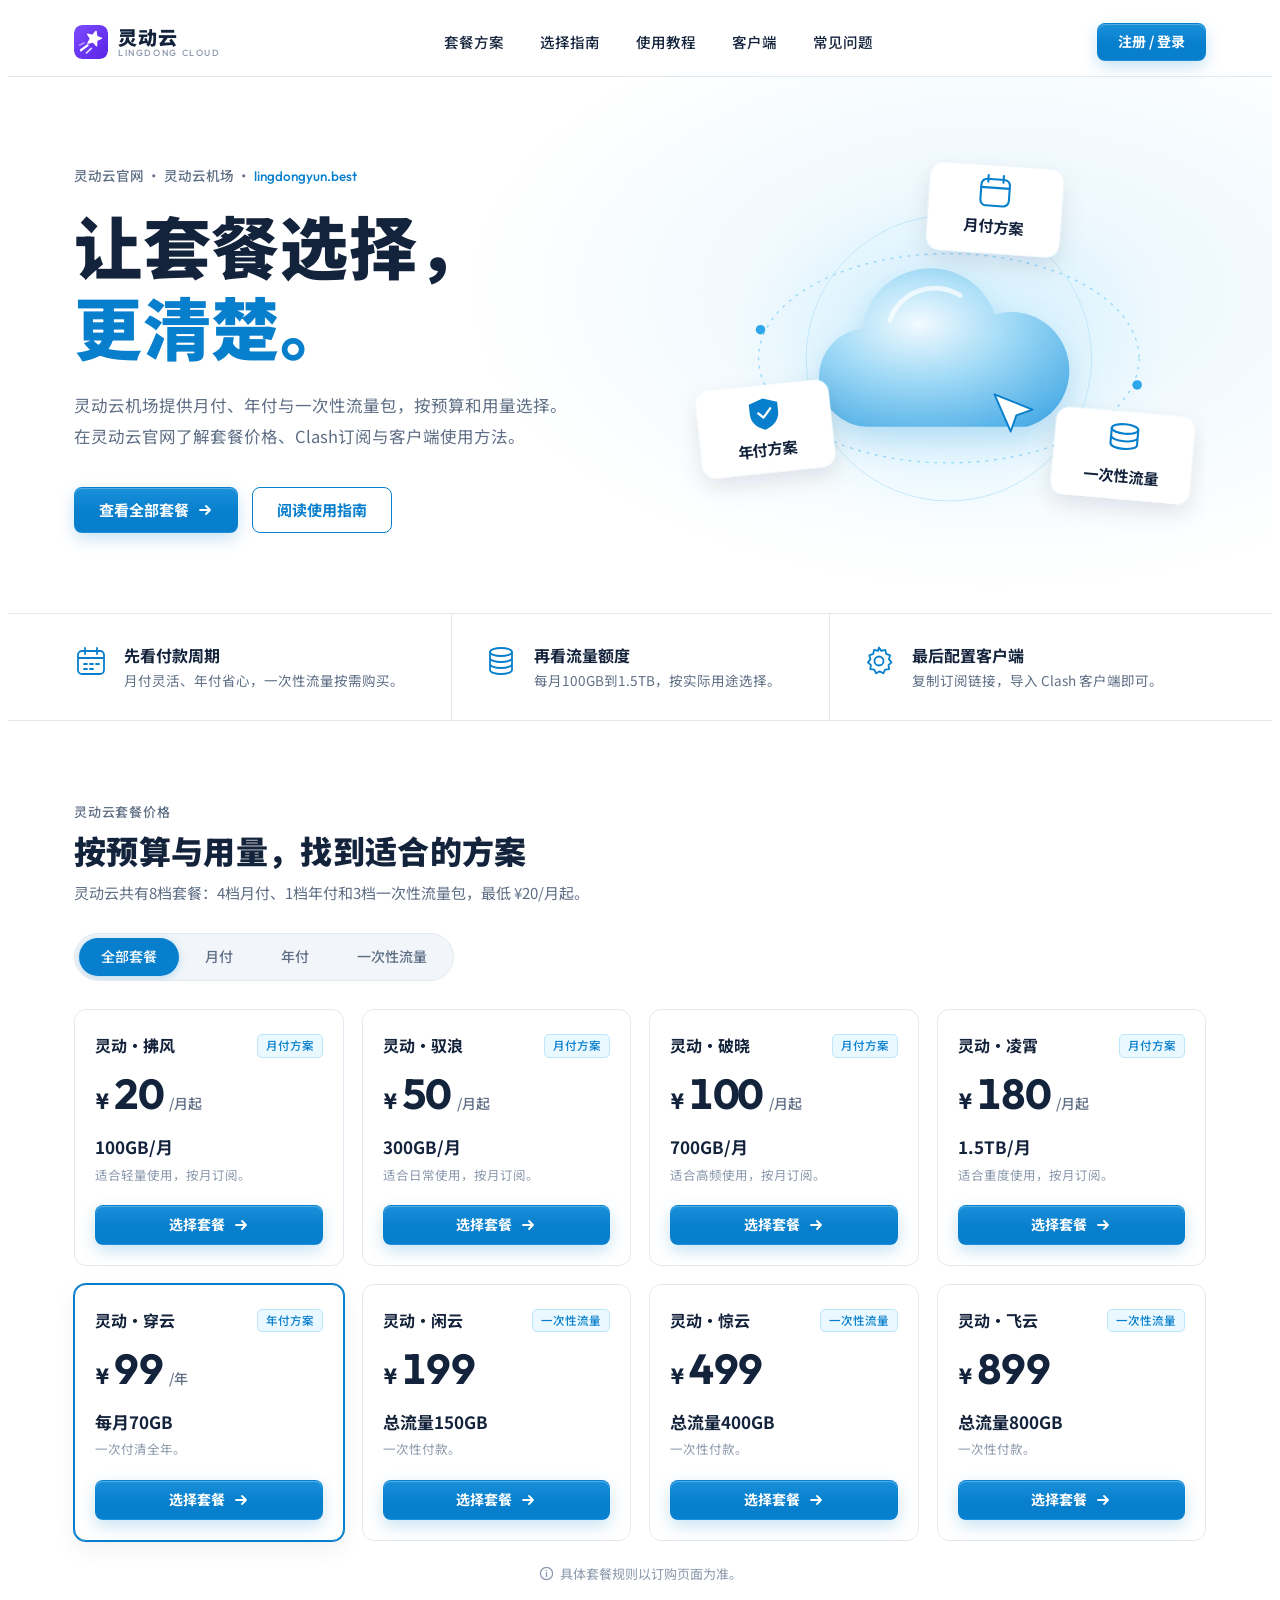
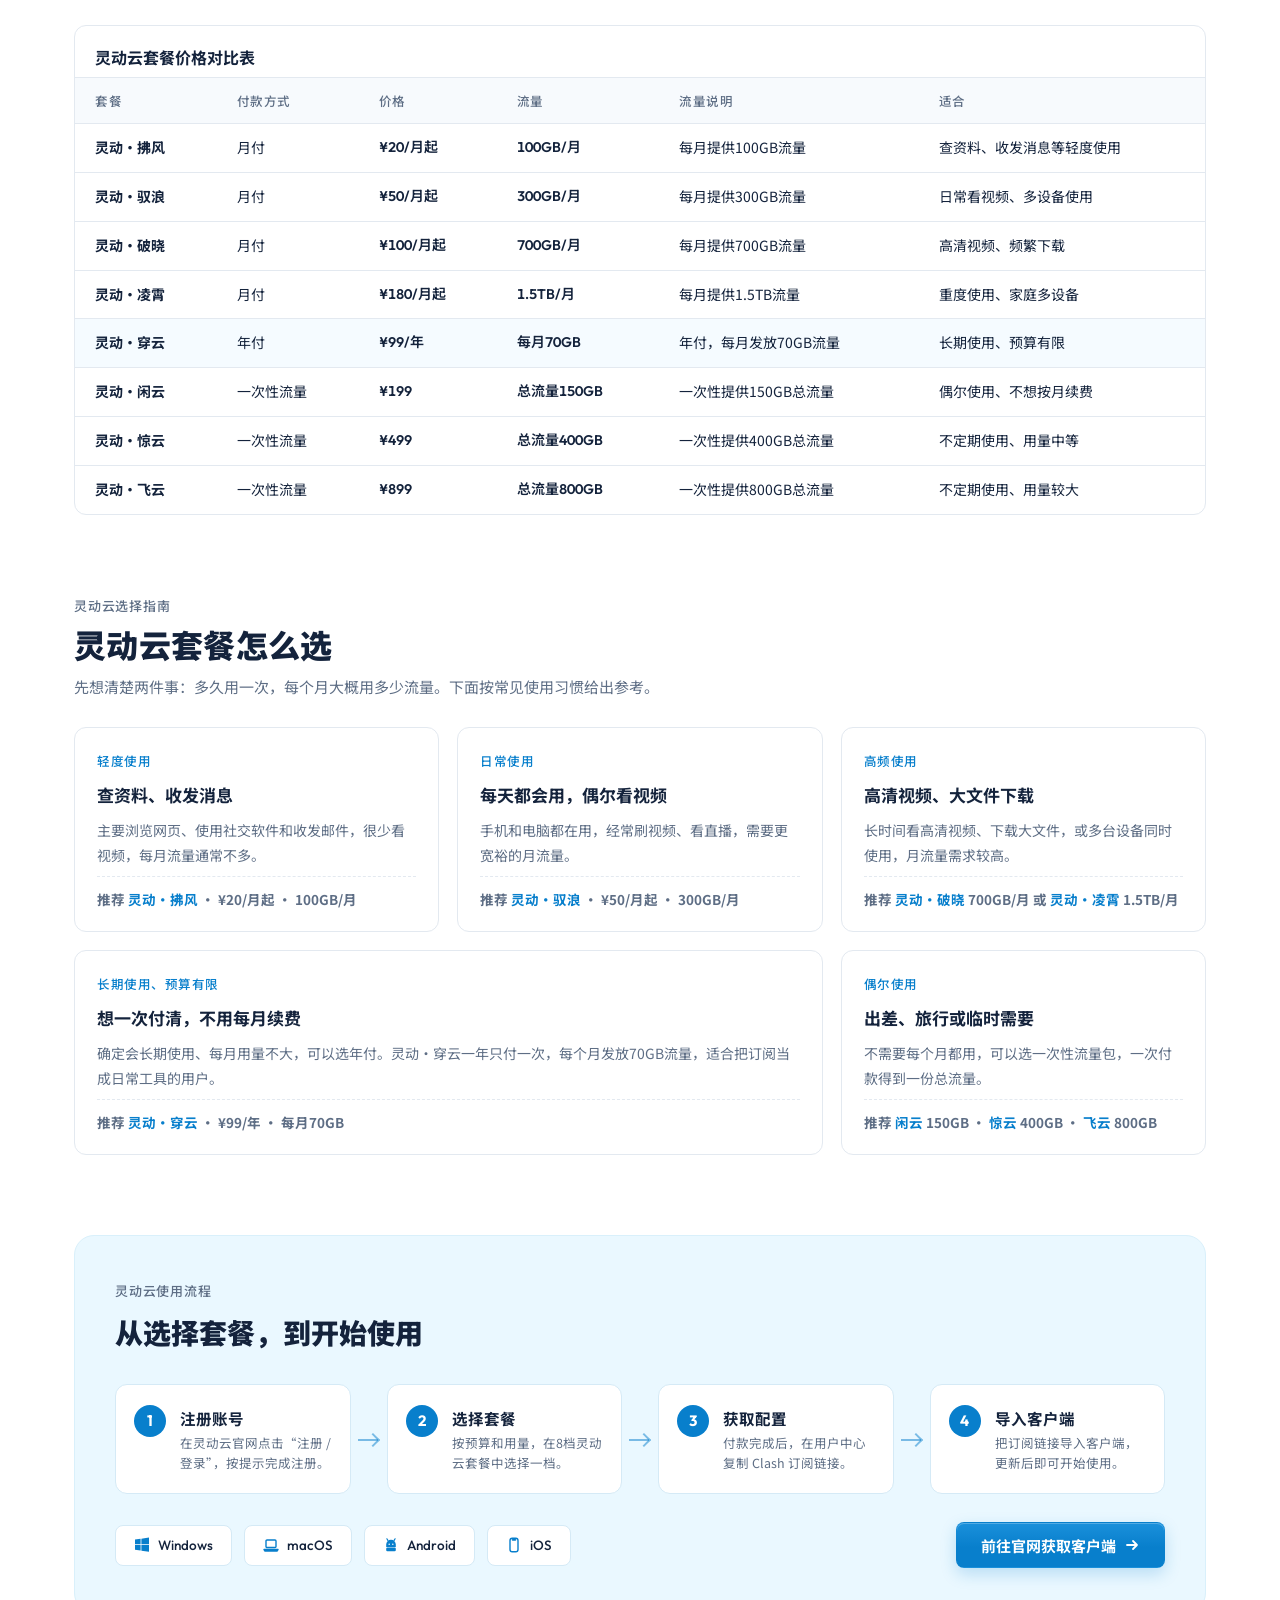
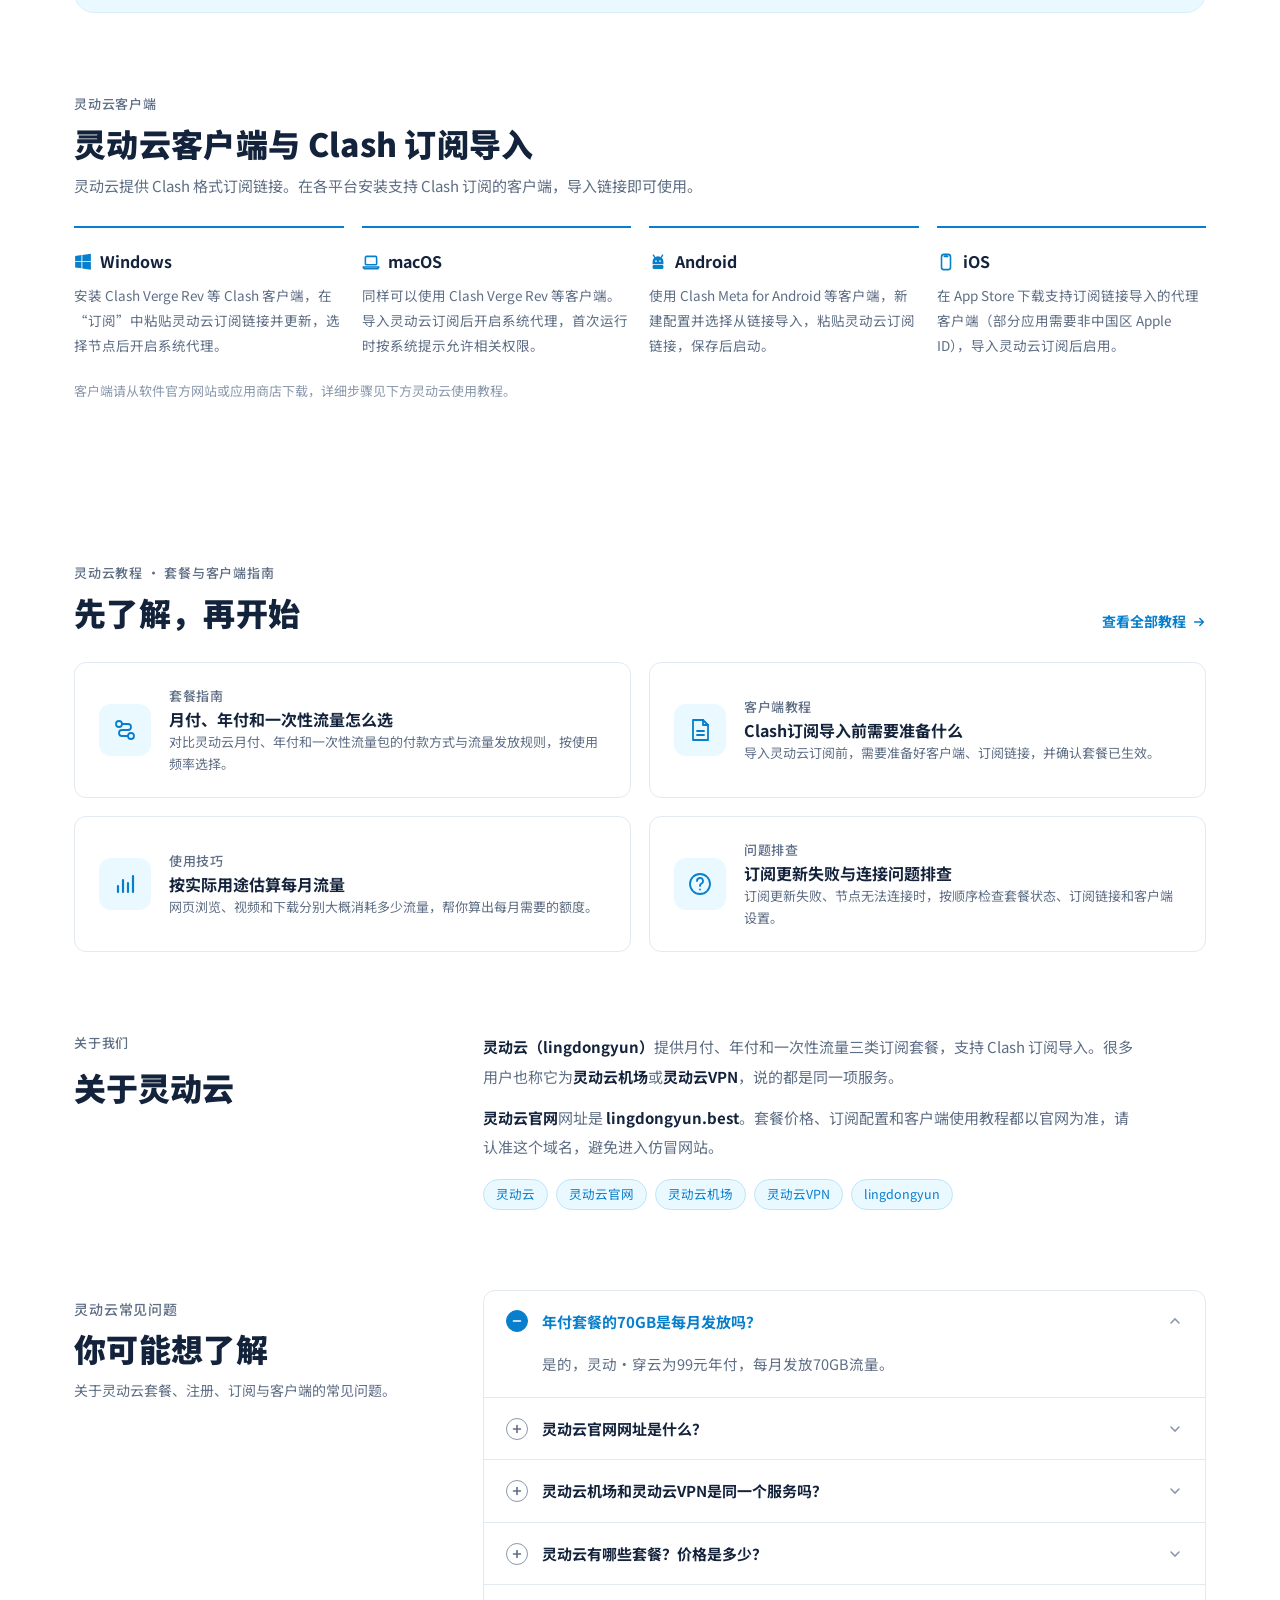
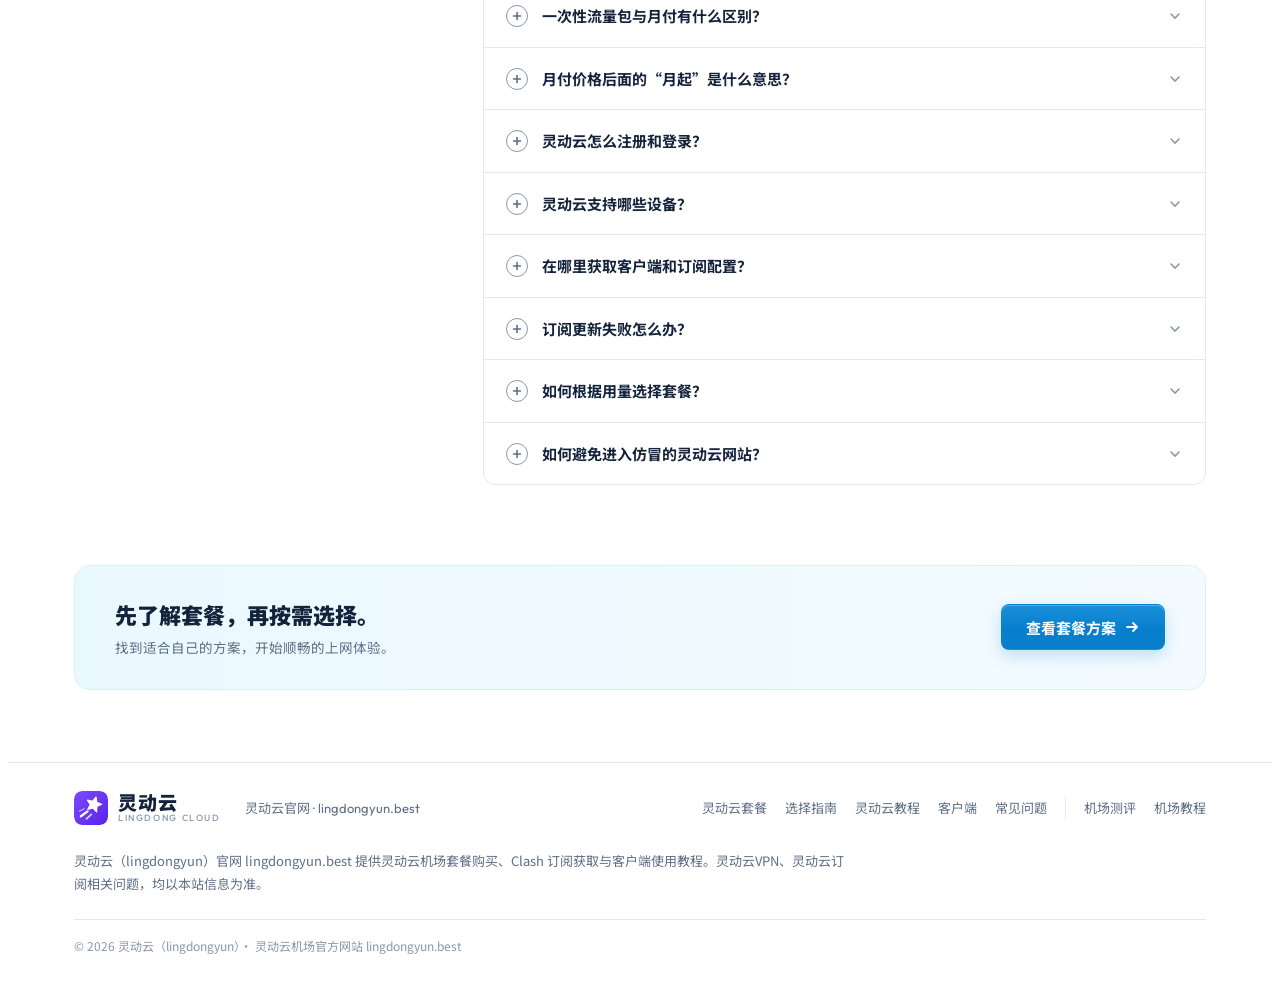
==== lingdongyun.best/index.html @ d5230ed8 "添加灵动云官网 lingdongyun.best 站点与 Pages 自动部署 - 新增 lingdongyun.best/：首页落地页、guides 教程、图标、sitemap、CNAME - 新增" ====
<!doctype html>
<html lang="zh-CN">
<head>
<meta charset="utf-8">
<meta name="viewport" content="width=device-width,initial-scale=1,viewport-fit=cover">
<title>灵动云官网 | 灵动云机场 · 灵动云VPN · lingdongyun</title>
<!--SEO-START-->
<meta name="description" content="灵动云官网（lingdongyun.best）：灵动云机场提供月付、年付与一次性流量套餐，¥20/月起，支持 Clash 订阅。查看灵动云套餐价格、灵动云VPN客户端下载与订阅导入教程、常见问题。">
<meta name="keywords" content="灵动云,灵动云官网,灵动云机场,灵动云VPN,灵动云订阅,灵动云套餐,灵动云价格,灵动云教程,灵动云客户端,灵动云注册,lingdongyun,lingdongyun.best,Lingdong Cloud,Clash订阅,机场订阅,年付机场,月付机场,一次性流量机场,机场推荐">
<meta name="robots" content="index,follow,max-image-preview:large,max-snippet:-1">
<meta name="author" content="灵动云">
<link rel="canonical" href="https://lingdongyun.best/">
<link rel="alternate" hreflang="zh-CN" href="https://lingdongyun.best/">
<meta name="theme-color" content="#087FCC">
<link rel="icon" href="favicon.ico?v=20261018" sizes="48x48">
<link rel="icon" href="favicon.svg?v=20261018" type="image/svg+xml">
<link rel="icon" href="favicon-32.png?v=20261018" sizes="32x32" type="image/png">
<link rel="apple-touch-icon" href="apple-touch-icon.png?v=20261018">
<meta property="og:image" content="https://lingdongyun.best/og-image.png?v=20261018">
<meta property="og:image:width" content="1200">
<meta property="og:image:height" content="630">
<meta property="og:image:alt" content="灵动云官网 lingdongyun.best">
<meta property="og:type" content="website">
<meta property="og:site_name" content="灵动云官网">
<meta property="og:locale" content="zh_CN">
<meta property="og:url" content="https://lingdongyun.best/">
<meta property="og:title" content="灵动云官网 | 灵动云机场 · 灵动云VPN · lingdongyun">
<meta property="og:description" content="灵动云机场官方网站：月付、年付与一次性流量套餐，¥20/月起，Clash 订阅与客户端使用教程。">
<meta name="twitter:card" content="summary_large_image">
<meta name="twitter:image" content="https://lingdongyun.best/og-image.png?v=20261018">
<meta name="twitter:title" content="灵动云官网 | 灵动云机场 · 灵动云VPN">
<meta name="twitter:description" content="灵动云机场官方网站 lingdongyun.best：套餐价格、Clash 订阅与客户端教程。">
<script type="application/ld+json">
{
 "@context": "https://schema.org",
 "@graph": [
  {
   "@type": "Organization",
   "@id": "https://lingdongyun.best/#org",
   "name": "灵动云",
   "alternateName": [
    "灵动云官网",
    "灵动云机场",
    "灵动云VPN",
    "lingdongyun",
    "Lingdong Cloud"
   ],
   "url": "https://lingdongyun.best/",
   "logo": {
    "@type": "ImageObject",
    "url": "https://lingdongyun.best/logo-512.png",
    "width": 512,
    "height": 512
   }
  },
  {
   "@type": "WebSite",
   "@id": "https://lingdongyun.best/#site",
   "name": "灵动云官网",
   "alternateName": [
    "灵动云",
    "灵动云机场",
    "lingdongyun"
   ],
   "url": "https://lingdongyun.best/",
   "inLanguage": "zh-CN",
   "publisher": {
    "@id": "https://lingdongyun.best/#org"
   }
  },
  {
   "@type": "WebPage",
   "@id": "https://lingdongyun.best/#page",
   "url": "https://lingdongyun.best/",
   "name": "灵动云官网 | 灵动云机场 · 灵动云VPN · lingdongyun",
   "description": "灵动云官网（lingdongyun.best）：灵动云机场提供月付、年付与一次性流量套餐，¥20/月起，支持 Clash 订阅。查看灵动云套餐价格、灵动云VPN客户端下载与订阅导入教程、常见问题。",
   "inLanguage": "zh-CN",
   "isPartOf": {
    "@id": "https://lingdongyun.best/#site"
   },
   "about": {
    "@id": "https://lingdongyun.best/#org"
   },
   "dateModified": "2026-10-17"
  },
  {
   "@type": "Service",
   "@id": "https://lingdongyun.best/#service",
   "name": "灵动云订阅服务",
   "alternateName": [
    "灵动云机场",
    "灵动云VPN"
   ],
   "provider": {
    "@id": "https://lingdongyun.best/#org"
   },
   "serviceType": "Clash 订阅服务",
   "offers": [
    {
     "@type": "Offer",
     "name": "灵动·拂风",
     "description": "月付，每月提供100GB流量",
     "price": "20",
     "priceCurrency": "CNY",
     "url": "https://lingdongyun.best/#plans",
     "seller": {
      "@id": "https://lingdongyun.best/#org"
     },
     "priceSpecification": {
      "@type": "UnitPriceSpecification",
      "price": "20",
      "priceCurrency": "CNY",
      "unitText": "月",
      "description": "起步价"
     }
    },
    {
     "@type": "Offer",
     "name": "灵动·驭浪",
     "description": "月付，每月提供300GB流量",
     "price": "50",
     "priceCurrency": "CNY",
     "url": "https://lingdongyun.best/#plans",
     "seller": {
      "@id": "https://lingdongyun.best/#org"
     },
     "priceSpecification": {
      "@type": "UnitPriceSpecification",
      "price": "50",
      "priceCurrency": "CNY",
      "unitText": "月",
      "description": "起步价"
     }
    },
    {
     "@type": "Offer",
     "name": "灵动·破晓",
     "description": "月付，每月提供700GB流量",
     "price": "100",
     "priceCurrency": "CNY",
     "url": "https://lingdongyun.best/#plans",
     "seller": {
      "@id": "https://lingdongyun.best/#org"
     },
     "priceSpecification": {
      "@type": "UnitPriceSpecification",
      "price": "100",
      "priceCurrency": "CNY",
      "unitText": "月",
      "description": "起步价"
     }
    },
    {
     "@type": "Offer",
     "name": "灵动·凌霄",
     "description": "月付，每月提供1.5TB流量",
     "price": "180",
     "priceCurrency": "CNY",
     "url": "https://lingdongyun.best/#plans",
     "seller": {
      "@id": "https://lingdongyun.best/#org"
     },
     "priceSpecification": {
      "@type": "UnitPriceSpecification",
      "price": "180",
      "priceCurrency": "CNY",
      "unitText": "月",
      "description": "起步价"
     }
    },
    {
     "@type": "Offer",
     "name": "灵动·穿云",
     "description": "年付，年付，每月发放70GB流量",
     "price": "99",
     "priceCurrency": "CNY",
     "url": "https://lingdongyun.best/#plans",
     "seller": {
      "@id": "https://lingdongyun.best/#org"
     },
     "priceSpecification": {
      "@type": "UnitPriceSpecification",
      "price": "99",
      "priceCurrency": "CNY",
      "unitText": "年"
     }
    },
    {
     "@type": "Offer",
     "name": "灵动·闲云",
     "description": "一次性流量，一次性提供150GB总流量",
     "price": "199",
     "priceCurrency": "CNY",
     "url": "https://lingdongyun.best/#plans",
     "seller": {
      "@id": "https://lingdongyun.best/#org"
     }
    },
    {
     "@type": "Offer",
     "name": "灵动·惊云",
     "description": "一次性流量，一次性提供400GB总流量",
     "price": "499",
     "priceCurrency": "CNY",
     "url": "https://lingdongyun.best/#plans",
     "seller": {
      "@id": "https://lingdongyun.best/#org"
     }
    },
    {
     "@type": "Offer",
     "name": "灵动·飞云",
     "description": "一次性流量，一次性提供800GB总流量",
     "price": "899",
     "priceCurrency": "CNY",
     "url": "https://lingdongyun.best/#plans",
     "seller": {
      "@id": "https://lingdongyun.best/#org"
     }
    }
   ]
  },
  {
   "@type": "FAQPage",
   "@id": "https://lingdongyun.best/#faq",
   "mainEntity": [
    {
     "@type": "Question",
     "name": "年付套餐的70GB是每月发放吗？",
     "acceptedAnswer": {
      "@type": "Answer",
      "text": "是的，灵动·穿云为99元年付，每月发放70GB流量。"
     }
    },
    {
     "@type": "Question",
     "name": "灵动云官网网址是什么？",
     "acceptedAnswer": {
      "@type": "Answer",
      "text": "灵动云官网网址是 lingdongyun.best。搜索灵动云、灵动云机场、灵动云VPN或 lingdongyun 时，请认准这个域名。"
     }
    },
    {
     "@type": "Question",
     "name": "灵动云机场和灵动云VPN是同一个服务吗？",
     "acceptedAnswer": {
      "@type": "Answer",
      "text": "是的。灵动云机场、灵动云VPN都是用户对灵动云订阅服务的叫法，套餐购买和订阅获取都在灵动云官网 lingdongyun.best 完成。"
     }
    },
    {
     "@type": "Question",
     "name": "灵动云有哪些套餐？价格是多少？",
     "acceptedAnswer": {
      "@type": "Answer",
      "text": "灵动云目前有8档套餐：月付的灵动·拂风（¥20/月起，100GB/月）、灵动·驭浪（¥50/月起，300GB/月）、灵动·破晓（¥100/月起，700GB/月）、灵动·凌霄（¥180/月起，1.5TB/月）；年付的灵动·穿云（¥99/年，每月70GB）；一次性流量的灵动·闲云（¥199，总流量150GB）、灵动·惊云（¥499，总流量400GB）、灵动·飞云（¥899，总流量800GB）。"
     }
    },
    {
     "@type": "Question",
     "name": "一次性流量包与月付有什么区别？",
     "acceptedAnswer": {
      "@type": "Answer",
      "text": "月付套餐按月付费，每个月提供对应的流量额度；一次性流量包一次付款，获得的是一份总流量，不按月发放。具体规则以订购页面为准。"
     }
    },
    {
     "@type": "Question",
     "name": "月付价格后面的“月起”是什么意思？",
     "acceptedAnswer": {
      "@type": "Answer",
      "text": "“月起”表示该套餐按月计算的起步价格。选择不同付款周期时价格可能不同，实际金额以灵动云官网订购页面显示为准。"
     }
    },
    {
     "@type": "Question",
     "name": "灵动云怎么注册和登录？",
     "acceptedAnswer": {
      "@type": "Answer",
      "text": "点击灵动云官网右上角的“注册 / 登录”，按页面提示完成注册。登录后可以在用户中心选购套餐、查看订单和获取订阅配置。"
     }
    },
    {
     "@type": "Question",
     "name": "灵动云支持哪些设备？",
     "acceptedAnswer": {
      "@type": "Answer",
      "text": "灵动云提供 Clash 格式订阅。Windows、macOS、Android 和 iOS 上支持导入 Clash 订阅链接的客户端都可以使用，具体导入方法见灵动云使用教程。"
     }
    },
    {
     "@type": "Question",
     "name": "在哪里获取客户端和订阅配置？",
     "acceptedAnswer": {
      "@type": "Answer",
      "text": "订阅配置在购买套餐后的订单页面或用户中心获取；客户端请前往对应软件的官方网站或应用商店下载，再按使用教程导入灵动云订阅。"
     }
    },
    {
     "@type": "Question",
     "name": "订阅更新失败怎么办？",
     "acceptedAnswer": {
      "@type": "Answer",
      "text": "先确认套餐仍在有效期内、流量没有用完；再检查订阅链接是否完整复制；然后在客户端里手动更新一次订阅。仍无法解决，可以参考教程《订阅更新失败与连接问题排查》。"
     }
    },
    {
     "@type": "Question",
     "name": "如何根据用量选择套餐？",
     "acceptedAnswer": {
      "@type": "Answer",
      "text": "用量稳定、每月都会使用，可以选择月付或年付；偶尔使用、用量不固定，可以选择一次性流量包。可参考上方“灵动云套餐怎么选”和教程《按实际用途估算每月流量》。"
     }
    },
    {
     "@type": "Question",
     "name": "如何避免进入仿冒的灵动云网站？",
     "acceptedAnswer": {
      "@type": "Answer",
      "text": "灵动云官网只使用 lingdongyun.best 这个域名。建议收藏官网，不要在非官方渠道付款，也不要在其他网站输入你的灵动云账号密码。"
     }
    }
   ]
  }
 ]
}
</script>
<!--SEO-END-->
<link rel="preconnect" href="https://fonts.googleapis.com">
<link rel="preconnect" href="https://fonts.gstatic.com" crossorigin>
<link rel="stylesheet" href="https://fonts.googleapis.com/css2?family=Noto+Sans+SC:wght@400;500;700;900&family=Outfit:wght@500;600;700&display=swap">
<style>
/* Layout: 白底、非对称留白；hero 左文右插画，套餐 4×2，引导区淡青底，FAQ 左标题右手风琴 */
:root{
  --white:#FFFFFF;
  --ink:#14233C;
  --azure:#087FCC;
  --azure-deep:#066AAE;
  --cyan:#EAF8FF;
  --cyan-line:#BDE6FA;
  --slate:#5E6E85;
  --slate-soft:#8A98AC;
  --line:#E3E9F0;
  --board:#F6F8FB;
  --shadow:0 1px 2px rgba(20,35,60,.04),0 8px 24px rgba(20,35,60,.06);
  --f-display:"Outfit","Noto Sans SC","PingFang SC","Microsoft YaHei",sans-serif;
  --f-body:"Noto Sans SC","PingFang SC","Microsoft YaHei",system-ui,sans-serif;
  --radius:12px;
  --max:1180px;
  color-scheme:light;
}
*{box-sizing:border-box}
html{scroll-behavior:smooth}
@media (prefers-reduced-motion:reduce){html{scroll-behavior:auto}*{animation:none!important;transition:none!important}}
body{background:var(--white);color:var(--ink);font-family:var(--f-body);font-size:15px;line-height:1.7;-webkit-font-smoothing:antialiased}
a{color:inherit;text-decoration:none}
button{font:inherit;color:inherit;cursor:pointer}
:focus-visible{outline:2px solid var(--azure);outline-offset:3px;border-radius:6px}
h1,h2,h3{margin:0;text-wrap:balance}
p{margin:0}
.wrap{max-width:var(--max);margin:0 auto;padding-left:max(24px,env(safe-area-inset-left,0px));padding-right:max(24px,env(safe-area-inset-right,0px))}
@media (max-width:640px){.wrap{padding-left:max(16px,env(safe-area-inset-left,0px));padding-right:max(16px,env(safe-area-inset-right,0px))}}

section[id],main[id]{scroll-margin-top:76px}
/* buttons */
.btn{display:inline-flex;align-items:center;justify-content:center;gap:8px;height:46px;padding:0 24px;border-radius:8px;font-weight:700;font-size:15px;border:1px solid transparent;transition:transform .15s,box-shadow .15s,background .15s}
.btn-primary{background:linear-gradient(180deg,#1A90DB 0%,var(--azure) 55%);color:var(--white);box-shadow:0 1px 0 rgba(255,255,255,.25) inset,0 6px 16px rgba(8,127,204,.22)}
.btn-primary:hover{background:var(--azure-deep);transform:translateY(-1px)}
.btn-ghost{background:var(--white);color:var(--azure);border-color:var(--azure)}
.btn-ghost:hover{background:var(--cyan)}
.btn svg{width:16px;height:16px}

/* header */
body::before{content:"";position:fixed;inset:0 0 auto;height:env(safe-area-inset-top,0px);z-index:60;background:var(--white)}
.header{position:sticky;top:env(safe-area-inset-top,0px);z-index:50;background:rgba(255,255,255,.92);backdrop-filter:blur(10px);border-bottom:1px solid var(--line)}
.header .wrap{display:flex;align-items:center;height:68px;gap:24px}
.brand{display:flex;align-items:center;gap:10px}
.brand svg{width:34px;height:34px;flex:none;border-radius:8px}
.brand-name{display:flex;flex-direction:column;line-height:1.1}
.brand-name b{font-size:19px;font-weight:900;letter-spacing:.04em}
.brand-name small{font-family:var(--f-display);font-size:9px;letter-spacing:.18em;color:var(--slate-soft);font-weight:500}
.nav{display:flex;gap:36px;margin:0 auto;font-size:14.5px;font-weight:500}
.nav a{color:var(--ink);position:relative;padding:4px 0}
.nav a:hover{color:var(--azure)}
.header .btn{height:38px;padding:0 20px;font-size:14px}
.menu-btn{display:none;background:none;border:0;padding:8px;margin-left:auto}
.menu-btn svg{width:24px;height:24px}
.mobile-nav{border-top:1px solid var(--line);background:var(--white)}
.mobile-nav a{display:block;padding:14px 0;border-bottom:1px solid var(--line);font-weight:500}
.mobile-nav .btn{width:100%;margin:16px 0}
@media (max-width:860px){.nav,.header .btn-login{display:none}.menu-btn{display:block}}

/* hero */
.hero{position:relative;overflow:hidden;background:radial-gradient(60% 80% at 78% 40%,#E6F5FD 0%,rgba(234,248,255,0) 70%),var(--white)}
.hero .wrap{display:grid;grid-template-columns:1.05fr 1fr;align-items:center;gap:40px;padding-block:72px 64px}
.eyebrow{display:block;font-size:13.5px;line-height:1.6;color:var(--slate);font-weight:500;margin-bottom:18px;letter-spacing:0}
.about{display:grid;grid-template-columns:1fr 2fr;gap:48px;align-items:start;padding-block:0 80px}
.about-body{color:var(--slate);font-size:15px;line-height:1.95;max-width:44em;display:grid;gap:12px}
.about-body strong{color:var(--ink);font-weight:700}
.about-tags{display:flex;flex-wrap:wrap;gap:8px;margin-top:6px}
.about-tags span{font-size:12.5px;color:var(--azure);background:var(--cyan);border:1px solid var(--cyan-line);border-radius:999px;padding:2px 12px}
@media (max-width:760px){.about{grid-template-columns:1fr;gap:16px;padding-block:0 52px}}
.eyebrow span{color:var(--azure);font-family:var(--f-display)}
.hero h1{font-size:clamp(40px,6vw,68px);line-height:1.18;font-weight:900;letter-spacing:.01em}
.hero h1 em{font-style:normal;color:var(--azure);display:block}
.hero-copy{margin-top:24px;font-size:16.5px;color:var(--slate);line-height:1.9;max-width:34em}
.hero-actions{display:flex;flex-wrap:wrap;gap:14px;margin-top:34px}
.hero-art{position:relative;min-width:0}
.hero-art svg{width:100%;height:auto;display:block;max-width:560px;margin-left:auto}
.float{animation:float 6s ease-in-out infinite}
.float.d2{animation-delay:-2s}.float.d3{animation-delay:-4s}
@keyframes float{0%,100%{transform:translateY(0)}50%{transform:translateY(-6px)}}
@media (max-width:860px){.hero .wrap{grid-template-columns:1fr;padding-block:40px 36px;gap:28px}.hero-art svg{max-width:380px;margin:0 auto}.hero-actions .btn{flex:1 1 100%}}

/* strip */
.strip{border-block:1px solid var(--line)}
.strip .wrap{display:grid;grid-template-columns:repeat(3,1fr)}
.strip-item{display:flex;gap:16px;align-items:flex-start;padding:28px 28px 28px 0}
.strip-item+.strip-item{border-left:1px solid var(--line);padding-left:32px}
.strip-item svg{width:34px;height:34px;flex:none;color:var(--azure);margin-top:2px}
.strip-item h3{font-size:16px;font-weight:700}
.strip-item p{font-size:13.5px;color:var(--slate)}
@media (max-width:760px){.strip .wrap{grid-template-columns:1fr}.strip-item{padding:20px 0}.strip-item+.strip-item{border-left:0;border-top:1px solid var(--line);padding-left:0}}

/* sections */
.section{padding-block:80px}
.section-head{display:flex;align-items:flex-end;justify-content:space-between;gap:16px;flex-wrap:wrap;margin-bottom:28px}
.section h2{font-size:clamp(24px,3.2vw,32px);font-weight:900;letter-spacing:.01em;line-height:1.35}
.kicker{font-size:13px;color:var(--slate);font-weight:500;margin-bottom:6px;letter-spacing:.06em}
@media (max-width:640px){.section{padding-block:52px}}

/* pricing */
.tabs{display:inline-flex;gap:4px;padding:4px;background:#F2F6FA;border:1px solid var(--line);border-radius:999px;margin-bottom:28px;max-width:100%;overflow-x:auto}
.tab{border:0;background:none;padding:7px 22px;border-radius:999px;font-size:14px;font-weight:500;color:var(--slate);white-space:nowrap}
.tab[aria-selected="true"]{background:var(--azure);color:var(--white);box-shadow:0 2px 8px rgba(8,127,204,.25)}
.tab:not([aria-selected="true"]):hover{color:var(--azure)}
.plans{display:grid;grid-template-columns:repeat(4,minmax(0,1fr));gap:18px}
.plan{display:flex;flex-direction:column;background:var(--white);border:1px solid var(--line);border-radius:var(--radius);padding:22px 20px 20px;transition:border-color .2s,box-shadow .2s,transform .2s}
.plan:hover{border-color:var(--cyan-line);box-shadow:var(--shadow);transform:translateY(-2px)}
.plan.annual{border-color:var(--azure);box-shadow:0 0 0 1px var(--azure),var(--shadow)}
.plan-top{display:flex;justify-content:space-between;align-items:center;gap:8px}
.plan-name{font-size:16px;font-weight:700}
.badge{font-size:11.5px;font-weight:500;color:var(--azure);background:var(--cyan);border:1px solid var(--cyan-line);border-radius:5px;padding:1px 8px;white-space:nowrap}
.price{margin-top:14px;display:flex;align-items:baseline;gap:4px;font-variant-numeric:tabular-nums}
.price .cur{font-family:var(--f-display);font-size:22px;font-weight:700}
.price .num{font-family:var(--f-display);font-size:42px;font-weight:700;line-height:1;letter-spacing:-.01em}
.price .unit{font-size:14px;color:var(--slate);font-weight:500;margin-left:2px}
.traffic{margin-top:12px;font-size:17px;font-weight:700;font-variant-numeric:tabular-nums}
.plan-note{font-size:12.5px;color:var(--slate-soft);margin-top:2px;flex:1}
.plan .btn{margin-top:20px;height:40px;font-size:14px;width:100%}
.plan[hidden]{display:none}
.plans-note{margin-top:22px;display:flex;align-items:center;justify-content:center;gap:6px;font-size:13px;color:var(--slate-soft)}
.plans-note svg{width:15px;height:15px}
@media (max-width:1000px){.plans{grid-template-columns:repeat(2,minmax(0,1fr))}}
@media (max-width:560px){.plans{grid-template-columns:1fr}}

/* onboarding */
.onboard{background:var(--cyan);border-radius:20px;padding:44px 40px;border:1px solid #D9F0FB}
.steps{display:grid;grid-template-columns:repeat(4,minmax(0,1fr));gap:36px;margin-top:28px;counter-reset:s}
.step{position:relative;background:var(--white);border:1px solid #D5EAF6;border-radius:var(--radius);padding:20px 18px;display:flex;gap:14px}
.step:not(:last-child)::after{content:"";position:absolute;right:-28px;top:50%;width:20px;height:2px;background:var(--azure);opacity:.5}
.step:not(:last-child)::before{content:"";position:absolute;right:-28px;top:calc(50% - 4px);width:8px;height:8px;border-top:2px solid var(--azure);border-right:2px solid var(--azure);transform:rotate(45deg);opacity:.5}
.step-num{flex:none;width:32px;height:32px;border-radius:50%;background:var(--azure);color:var(--white);font-family:var(--f-display);font-weight:700;display:grid;place-items:center;font-size:15px}
.step h3{font-size:15.5px;font-weight:700}
.step p{font-size:12.5px;color:var(--slate);line-height:1.6;margin-top:2px}
.platforms{display:flex;flex-wrap:wrap;align-items:center;gap:12px;margin-top:28px}
.chip{display:inline-flex;align-items:center;gap:8px;background:var(--white);border:1px solid #D5EAF6;border-radius:8px;padding:8px 18px;font-size:13.5px;font-weight:500;font-family:var(--f-display)}
.chip svg{width:16px;height:16px;color:var(--azure)}
.platforms .btn{margin-left:auto}
@media (max-width:960px){.steps{grid-template-columns:repeat(2,minmax(0,1fr));gap:16px}.step::after,.step::before{display:none}}
@media (max-width:640px){.onboard{padding:28px 18px;border-radius:16px}.steps{grid-template-columns:1fr}.platforms .btn{margin-left:0;width:100%}}

/* guides */
.link-more{color:var(--azure);font-weight:700;font-size:14px;display:inline-flex;gap:6px;align-items:center}
.link-more:hover{text-decoration:underline}
.guides{display:grid;grid-template-columns:repeat(2,minmax(0,1fr));gap:18px}
.guide{display:flex;gap:18px;align-items:center;padding:22px 24px;border:1px solid var(--line);border-radius:var(--radius);transition:border-color .2s,box-shadow .2s}
.guide:hover{border-color:var(--cyan-line);box-shadow:var(--shadow)}
.guide-icon{flex:none;width:52px;height:52px;border-radius:12px;background:var(--cyan);display:grid;place-items:center;color:var(--azure)}
.guide-icon svg{width:26px;height:26px}
.guide-cat{font-size:12px;color:var(--azure);font-weight:500;letter-spacing:.04em}
.guide h3{font-size:16px;font-weight:700;line-height:1.5}
.guide p{font-size:13px;color:var(--slate)}
.guide>div{min-width:0}
@media (max-width:760px){.guides{grid-template-columns:1fr}}

/* faq */
.faq{display:grid;grid-template-columns:1fr 2fr;gap:48px;align-items:start}
.faq-side p{color:var(--slate);font-size:14px;margin-top:8px}
.acc{border:1px solid var(--line);border-radius:var(--radius);overflow:hidden}
.acc-item+.acc-item{border-top:1px solid var(--line)}
.acc-q{width:100%;display:flex;align-items:center;gap:14px;padding:18px 22px;background:none;border:0;text-align:left;font-weight:700;font-size:15px}
.acc-q:hover{background:#FAFCFE}
.acc-ic{flex:none;width:22px;height:22px;border-radius:50%;border:1.5px solid var(--slate-soft);display:grid;place-items:center;color:var(--slate);transition:.2s}
.acc-ic svg{width:12px;height:12px}
.acc-q[aria-expanded="true"]{color:var(--azure)}
.acc-q[aria-expanded="true"] .acc-ic{background:var(--azure);border-color:var(--azure);color:var(--white)}
.acc-q .chev{margin-left:auto;width:16px;height:16px;color:var(--slate-soft);transition:transform .2s;flex:none}
.acc-q[aria-expanded="true"] .chev{transform:rotate(180deg)}
.acc-a{padding:0 22px 20px 58px;color:var(--slate);font-size:14.5px}
@media (max-width:760px){.faq{grid-template-columns:1fr;gap:20px}.acc-a{padding-left:22px}}

/* cta */
.cta{background:linear-gradient(90deg,var(--cyan),#F3FBFF);border:1px solid #D9F0FB;border-radius:16px;padding:30px 40px;display:flex;align-items:center;justify-content:space-between;gap:20px;flex-wrap:wrap}
.cta h2{font-size:22px;font-weight:900}
.cta p{color:var(--slate);font-size:13.5px;margin-top:2px}
@media (max-width:640px){.cta{padding:24px 18px}.cta .btn{width:100%}}

/* footer */
.footer{border-top:1px solid var(--line);margin-top:72px}
.footer .wrap{display:flex;align-items:center;gap:24px;flex-wrap:wrap;padding-block:28px}
.footer .domain{font-size:13px;color:var(--slate);font-family:var(--f-display)}
.footer-links{display:flex;flex-wrap:wrap;gap:6px 18px;margin-left:auto;font-size:13px;color:var(--slate)}
.footer-links a:hover{color:var(--azure)}
.footer-links .sep{width:1px;background:var(--line);align-self:stretch}
.copy{width:100%;font-size:12px;color:var(--slate-soft);border-top:1px solid var(--line);padding-top:16px}
@media (max-width:640px){.footer-links{margin-left:0}}

/* price table */
.table-wrap{overflow-x:auto;border:1px solid var(--line);border-radius:var(--radius);margin-top:40px}
.ptable{width:100%;border-collapse:collapse;font-size:14px;min-width:720px;font-variant-numeric:tabular-nums}
.ptable caption{text-align:left;padding:18px 20px 6px;font-weight:700;font-size:16px;color:var(--ink)}
.ptable th,.ptable td{padding:12px 20px;text-align:left;border-top:1px solid var(--line);vertical-align:top}
.ptable thead th{background:#F7FAFD;font-size:12.5px;color:var(--slate);font-weight:500;letter-spacing:.04em}
.ptable tbody th{font-weight:700;white-space:nowrap}
.ptable td.num{font-family:var(--f-display);font-weight:600;white-space:nowrap}
.ptable tr.hl{background:#F5FBFF}
.ptable thead th{white-space:nowrap}
/* chooser */
.chooser{display:grid;grid-template-columns:repeat(3,minmax(0,1fr));gap:18px}
.choice{border:1px solid var(--line);border-radius:var(--radius);padding:22px 22px 20px;display:flex;flex-direction:column;gap:8px}
.choice .who{font-size:12.5px;color:var(--azure);font-weight:500;letter-spacing:.04em}
.choice h3{font-size:17px;font-weight:700}
.choice p{font-size:14px;color:var(--slate);line-height:1.8}
.choice .pick{margin-top:auto;padding-top:10px;border-top:1px dashed var(--line);font-size:13.5px;font-weight:700}
.choice .pick span{color:var(--azure)}
.choice.wide{grid-column:span 2}
@media (max-width:960px){.chooser{grid-template-columns:repeat(2,minmax(0,1fr))}.choice.wide{grid-column:span 2}}
@media (max-width:600px){.chooser{grid-template-columns:1fr}.choice.wide{grid-column:auto}}
.lede{color:var(--slate);font-size:15px;max-width:46em;margin-top:8px}
/* clients */
.clients{display:grid;grid-template-columns:repeat(4,minmax(0,1fr));gap:18px}
.client{padding:20px 0 0;border-top:2px solid var(--azure)}
.client h3{font-size:16px;font-weight:700;display:flex;align-items:center;gap:8px}
.client h3 svg{width:18px;height:18px;color:var(--azure)}
.client p{font-size:13.5px;color:var(--slate);line-height:1.85;margin-top:8px}
.client-note{margin-top:22px;font-size:13px;color:var(--slate-soft)}
@media (max-width:960px){.clients{grid-template-columns:repeat(2,minmax(0,1fr))}}
@media (max-width:560px){.clients{grid-template-columns:1fr}}
.footer-desc{width:100%;font-size:13px;color:var(--slate);line-height:1.8;max-width:60em}
</style>
</head>
<body>

<svg width="0" height="0" style="position:absolute" aria-hidden="true">
  <defs>
    <symbol id="i-arrow" viewBox="0 0 16 16"><path d="M3 8h10M9 4l4 4-4 4" fill="none" stroke="currentColor" stroke-width="1.8" stroke-linecap="round" stroke-linejoin="round"/></symbol>
    <symbol id="i-logo" viewBox="0 0 64 64"><defs><linearGradient id="lgM" x1="0" y1="0" x2="1" y2="1"><stop offset="0" stop-color="#7A4BFF"/><stop offset="1" stop-color="#5B23E6"/></linearGradient></defs><rect width="64" height="64" rx="15" fill="url(#lgM)"/><path d="M41.50 11.56 L42.70 21.44 L51.99 24.99 L42.97 29.19 L42.46 39.13 L35.68 31.84 L26.07 34.43 L30.90 25.73 L25.48 17.39 L35.24 19.30 Z" fill="#fff" stroke="#fff" stroke-width="2.4" stroke-linejoin="round"/><path d="M25.5 38.5 13 47.5" stroke="#fff" stroke-width="4.2" stroke-linecap="round"/><path d="M32.5 44 23.5 52.5" stroke="#fff" stroke-width="3.4" stroke-linecap="round" opacity=".78"/><path d="M19 33.5 10.5 38" stroke="#fff" stroke-width="2.8" stroke-linecap="round" opacity=".55"/></symbol>
  </defs>
</svg>

<header class="header">
  <div class="wrap">
    <a class="brand" href="#top" aria-label="灵动云官网首页">
      <svg><use href="#i-logo"/></svg>
      <span class="brand-name"><b>灵动云</b><small>LINGDONG CLOUD</small></span>
    </a>
    <nav class="nav" aria-label="主导航">
      <a href="#plans">套餐方案</a>
      <a href="#choose">选择指南</a>
      <a href="#guides">使用教程</a>
      <a href="#clients">客户端</a>
      <a href="#faq">常见问题</a>
    </nav>
    <a class="btn btn-primary btn-login" href="#start" data-panel>注册 / 登录</a>
    <button class="menu-btn" id="menuBtn" aria-label="打开菜单" aria-expanded="false" aria-controls="mobileNav">
      <svg viewBox="0 0 24 24"><path d="M4 7h16M4 12h16M4 17h16" stroke="currentColor" stroke-width="1.8" stroke-linecap="round"/></svg>
    </button>
  </div>
  <div class="mobile-nav" id="mobileNav" hidden>
    <div class="wrap">
      <a href="#plans">套餐方案</a><a href="#choose">选择指南</a><a href="#guides">使用教程</a><a href="#clients">客户端</a><a href="#faq">常见问题</a>
      <a class="btn btn-primary" href="#start" data-panel>注册 / 登录</a>
    </div>
  </div>
</header>

<main id="top">
  <section class="hero">
    <div class="wrap">
      <div>
        <h1><span class="eyebrow">灵动云官网 · 灵动云机场 · <span>lingdongyun.best</span></span>让套餐选择，<em>更清楚。</em></h1>
        <p class="hero-copy">灵动云机场提供月付、年付与一次性流量包，按预算和用量选择。<br>在灵动云官网了解套餐价格、Clash订阅与客户端使用方法。</p>
        <div class="hero-actions">
          <a class="btn btn-primary" href="#plans">查看全部套餐 <svg><use href="#i-arrow"/></svg></a>
          <a class="btn btn-ghost" href="guides/index.html">阅读使用指南</a>
        </div>
      </div>
      <div class="hero-art" aria-hidden="true">
        <svg viewBox="0 0 560 420" xmlns="http://www.w3.org/2000/svg">
          <defs>
            <radialGradient id="cloudFill" cx=".4" cy=".35" r=".8"><stop offset="0" stop-color="#F4FCFF"/><stop offset=".45" stop-color="#9ED9F6"/><stop offset="1" stop-color="#3FA6E4"/></radialGradient>
            <radialGradient id="halo" cx=".5" cy=".5" r=".5"><stop offset="0" stop-color="#CDEFFF" stop-opacity=".9"/><stop offset="1" stop-color="#CDEFFF" stop-opacity="0"/></radialGradient>
            <filter id="sh" x="-30%" y="-30%" width="160%" height="170%"><feDropShadow dx="0" dy="10" stdDeviation="12" flood-color="#14233C" flood-opacity=".10"/></filter>
            <filter id="glow" x="-30%" y="-30%" width="160%" height="160%"><feDropShadow dx="0" dy="14" stdDeviation="16" flood-color="#087FCC" flood-opacity=".22"/></filter>
          </defs>
          <ellipse cx="290" cy="215" rx="230" ry="175" fill="url(#halo)"/>
          <!-- orbit paths -->
          <ellipse cx="290" cy="220" rx="200" ry="110" fill="none" stroke="#7FD0F5" stroke-width="1.4" stroke-dasharray="3 6" opacity=".8"/>
          <ellipse cx="290" cy="220" rx="150" ry="150" fill="none" stroke="#B7E4FA" stroke-width="1" opacity=".8"/>
          <circle cx="92" cy="190" r="5" fill="#2EA7EA"/><circle cx="488" cy="248" r="5" fill="#2EA7EA"/><circle cx="380" cy="80" r="3.5" fill="#7FD0F5"/>
          <!-- cloud -->
          <g filter="url(#glow)">
            <path d="M205 292a52 52 0 0 1-6-103.6 72 72 0 0 1 139.4-14.8A56 56 0 0 1 372 292Z" fill="url(#cloudFill)" opacity=".95"/>
            <path d="M228 180a50 50 0 0 1 74-26" fill="none" stroke="#fff" stroke-width="5" stroke-linecap="round" opacity=".7"/>
          </g>
          <!-- cursor -->
          <path d="M338 258l40 16-17 6-6 17Z" fill="#fff" stroke="#087FCC" stroke-width="2" stroke-linejoin="round"/>
          <!-- card monthly -->
          <g class="float" transform="rotate(4 340 70)">
            <g filter="url(#sh)"><rect x="268" y="18" width="140" height="92" rx="14" fill="#fff"/></g>
            <rect x="322" y="32" width="30" height="28" rx="6" fill="none" stroke="#087FCC" stroke-width="2.2"/>
            <path d="M322 41h30M329 28v7M345 28v7" stroke="#087FCC" stroke-width="2.2" stroke-linecap="round"/>
            <text x="338" y="88" text-anchor="middle" font-family="Noto Sans SC,sans-serif" font-size="16" font-weight="700" fill="#14233C">月付方案</text>
          </g>
          <!-- card annual -->
          <g class="float d2" transform="rotate(-6 100 300)">
            <g filter="url(#sh)"><rect x="28" y="248" width="140" height="92" rx="14" fill="#fff"/></g>
            <path d="M98 262l15 5v10c0 9-6.5 15-15 18-8.5-3-15-9-15-18v-10Z" fill="#087FCC"/>
            <path d="M92 277l5 5 8-9" fill="none" stroke="#fff" stroke-width="2.4" stroke-linecap="round" stroke-linejoin="round"/>
            <text x="98" y="322" text-anchor="middle" font-family="Noto Sans SC,sans-serif" font-size="16" font-weight="700" fill="#14233C">年付方案</text>
          </g>
          <!-- card one-time -->
          <g class="float d3" transform="rotate(5 470 320)">
            <g filter="url(#sh)"><rect x="400" y="276" width="146" height="92" rx="14" fill="#fff"/></g>
            <ellipse cx="473" cy="294" rx="14" ry="5" fill="none" stroke="#087FCC" stroke-width="2.2"/>
            <path d="M459 294v16c0 2.8 6.3 5 14 5s14-2.2 14-5v-16M459 302c0 2.8 6.3 5 14 5s14-2.2 14-5" fill="none" stroke="#087FCC" stroke-width="2.2"/>
            <text x="473" y="350" text-anchor="middle" font-family="Noto Sans SC,sans-serif" font-size="16" font-weight="700" fill="#14233C">一次性流量</text>
          </g>
        </svg>
      </div>
    </div>
  </section>

  <section class="strip" aria-label="选择步骤">
    <div class="wrap">
      <div class="strip-item">
        <svg viewBox="0 0 34 34" fill="none" stroke="currentColor" stroke-width="1.8" stroke-linecap="round"><rect x="4" y="7" width="26" height="23" rx="4"/><path d="M4 14h26M11 4v6M23 4v6M10 20h3M16 20h3M22 20h3M10 25h3M16 25h3"/></svg>
        <div><h3>先看付款周期</h3><p>月付灵活、年付省心，一次性流量按需购买。</p></div>
      </div>
      <div class="strip-item">
        <svg viewBox="0 0 34 34" fill="none" stroke="currentColor" stroke-width="1.8"><ellipse cx="17" cy="8" rx="11" ry="4"/><path d="M6 8v18c0 2.2 4.9 4 11 4s11-1.8 11-4V8M6 14c0 2.2 4.9 4 11 4s11-1.8 11-4M6 20c0 2.2 4.9 4 11 4s11-1.8 11-4"/></svg>
        <div><h3>再看流量额度</h3><p>每月100GB到1.5TB，按实际用途选择。</p></div>
      </div>
      <div class="strip-item">
        <svg viewBox="0 0 34 34" fill="none" stroke="currentColor" stroke-width="1.8" stroke-linecap="round" stroke-linejoin="round"><circle cx="17" cy="17" r="4.5"/><path d="M17 3.5l2.3 3.4 4-1 .9 4 3.9 1.4-1.2 3.9 2.6 3.1-3 2.8.6 4-4 .5-1.8 3.7-3.6-1.9-3.6 1.9-1.8-3.7-4-.5.6-4-3-2.8 2.6-3.1-1.2-3.9 3.9-1.4.9-4 4 1Z"/></svg>
        <div><h3>最后配置客户端</h3><p>复制订阅链接，导入 Clash 客户端即可。</p></div>
      </div>
    </div>
  </section>

  <section class="section" id="plans">
    <div class="wrap">
      <div class="section-head"><div><p class="kicker">灵动云套餐价格</p><h2>按预算与用量，找到适合的方案</h2><p class="lede">灵动云共有8档套餐：4档月付、1档年付和3档一次性流量包，最低 ¥20/月起。</p></div></div>
      <div class="tabs" role="tablist" aria-label="套餐类型">
        <button class="tab" role="tab" aria-selected="true" data-filter="all" id="tab-all">全部套餐</button>
        <button class="tab" role="tab" aria-selected="false" data-filter="monthly" id="tab-monthly">月付</button>
        <button class="tab" role="tab" aria-selected="false" data-filter="annual" id="tab-annual">年付</button>
        <button class="tab" role="tab" aria-selected="false" data-filter="onetime" id="tab-onetime">一次性流量</button>
      </div>
      <div class="plans" id="planGrid">
        <article class="plan" data-type="monthly"><div class="plan-top"><h3 class="plan-name">灵动·拂风</h3><span class="badge">月付方案</span></div><p class="price"><span class="cur">¥</span><span class="num">20</span><span class="unit">/月起</span></p><p class="traffic">100GB/月</p><p class="plan-note">适合轻量使用，按月订阅。</p><a class="btn btn-primary" href="#start" data-panel aria-label="选择套餐 灵动·拂风">选择套餐 <svg><use href="#i-arrow"/></svg></a></article>
        <article class="plan" data-type="monthly"><div class="plan-top"><h3 class="plan-name">灵动·驭浪</h3><span class="badge">月付方案</span></div><p class="price"><span class="cur">¥</span><span class="num">50</span><span class="unit">/月起</span></p><p class="traffic">300GB/月</p><p class="plan-note">适合日常使用，按月订阅。</p><a class="btn btn-primary" href="#start" data-panel aria-label="选择套餐 灵动·驭浪">选择套餐 <svg><use href="#i-arrow"/></svg></a></article>
        <article class="plan" data-type="monthly"><div class="plan-top"><h3 class="plan-name">灵动·破晓</h3><span class="badge">月付方案</span></div><p class="price"><span class="cur">¥</span><span class="num">100</span><span class="unit">/月起</span></p><p class="traffic">700GB/月</p><p class="plan-note">适合高频使用，按月订阅。</p><a class="btn btn-primary" href="#start" data-panel aria-label="选择套餐 灵动·破晓">选择套餐 <svg><use href="#i-arrow"/></svg></a></article>
        <article class="plan" data-type="monthly"><div class="plan-top"><h3 class="plan-name">灵动·凌霄</h3><span class="badge">月付方案</span></div><p class="price"><span class="cur">¥</span><span class="num">180</span><span class="unit">/月起</span></p><p class="traffic">1.5TB/月</p><p class="plan-note">适合重度使用，按月订阅。</p><a class="btn btn-primary" href="#start" data-panel aria-label="选择套餐 灵动·凌霄">选择套餐 <svg><use href="#i-arrow"/></svg></a></article>
        <article class="plan annual" data-type="annual"><div class="plan-top"><h3 class="plan-name">灵动·穿云</h3><span class="badge">年付方案</span></div><p class="price"><span class="cur">¥</span><span class="num">99</span><span class="unit">/年</span></p><p class="traffic">每月70GB</p><p class="plan-note">一次付清全年。</p><a class="btn btn-primary" href="#start" data-panel aria-label="选择套餐 灵动·穿云">选择套餐 <svg><use href="#i-arrow"/></svg></a></article>
        <article class="plan" data-type="onetime"><div class="plan-top"><h3 class="plan-name">灵动·闲云</h3><span class="badge">一次性流量</span></div><p class="price"><span class="cur">¥</span><span class="num">199</span></p><p class="traffic">总流量150GB</p><p class="plan-note">一次性付款。</p><a class="btn btn-primary" href="#start" data-panel aria-label="选择套餐 灵动·闲云">选择套餐 <svg><use href="#i-arrow"/></svg></a></article>
        <article class="plan" data-type="onetime"><div class="plan-top"><h3 class="plan-name">灵动·惊云</h3><span class="badge">一次性流量</span></div><p class="price"><span class="cur">¥</span><span class="num">499</span></p><p class="traffic">总流量400GB</p><p class="plan-note">一次性付款。</p><a class="btn btn-primary" href="#start" data-panel aria-label="选择套餐 灵动·惊云">选择套餐 <svg><use href="#i-arrow"/></svg></a></article>
        <article class="plan" data-type="onetime"><div class="plan-top"><h3 class="plan-name">灵动·飞云</h3><span class="badge">一次性流量</span></div><p class="price"><span class="cur">¥</span><span class="num">899</span></p><p class="traffic">总流量800GB</p><p class="plan-note">一次性付款。</p><a class="btn btn-primary" href="#start" data-panel aria-label="选择套餐 灵动·飞云">选择套餐 <svg><use href="#i-arrow"/></svg></a></article>
      </div>
      <p class="plans-note"><svg viewBox="0 0 16 16" fill="none" stroke="currentColor" stroke-width="1.4"><circle cx="8" cy="8" r="6.5"/><path d="M8 7.2v4M8 4.8v.1" stroke-linecap="round"/></svg>具体套餐规则以订购页面为准。</p>
      <div class="table-wrap"><table class="ptable"><caption>灵动云套餐价格对比表</caption><thead><tr><th scope="col">套餐</th><th scope="col">付款方式</th><th scope="col">价格</th><th scope="col">流量</th><th scope="col">流量说明</th><th scope="col">适合</th></tr></thead><tbody><tr><th scope="row">灵动·拂风</th><td>月付</td><td class="num">¥20/月起</td><td class="num">100GB/月</td><td>每月提供100GB流量</td><td>查资料、收发消息等轻度使用</td></tr><tr><th scope="row">灵动·驭浪</th><td>月付</td><td class="num">¥50/月起</td><td class="num">300GB/月</td><td>每月提供300GB流量</td><td>日常看视频、多设备使用</td></tr><tr><th scope="row">灵动·破晓</th><td>月付</td><td class="num">¥100/月起</td><td class="num">700GB/月</td><td>每月提供700GB流量</td><td>高清视频、频繁下载</td></tr><tr><th scope="row">灵动·凌霄</th><td>月付</td><td class="num">¥180/月起</td><td class="num">1.5TB/月</td><td>每月提供1.5TB流量</td><td>重度使用、家庭多设备</td></tr><tr class="hl"><th scope="row">灵动·穿云</th><td>年付</td><td class="num">¥99/年</td><td class="num">每月70GB</td><td>年付，每月发放70GB流量</td><td>长期使用、预算有限</td></tr><tr><th scope="row">灵动·闲云</th><td>一次性流量</td><td class="num">¥199</td><td class="num">总流量150GB</td><td>一次性提供150GB总流量</td><td>偶尔使用、不想按月续费</td></tr><tr><th scope="row">灵动·惊云</th><td>一次性流量</td><td class="num">¥499</td><td class="num">总流量400GB</td><td>一次性提供400GB总流量</td><td>不定期使用、用量中等</td></tr><tr><th scope="row">灵动·飞云</th><td>一次性流量</td><td class="num">¥899</td><td class="num">总流量800GB</td><td>一次性提供800GB总流量</td><td>不定期使用、用量较大</td></tr></tbody></table></div>
    </div>
  </section>

  <section class="section" id="choose" style="padding-top:0">
    <div class="wrap">
      <div class="section-head"><div><p class="kicker">灵动云选择指南</p><h2>灵动云套餐怎么选</h2><p class="lede">先想清楚两件事：多久用一次，每个月大概用多少流量。下面按常见使用习惯给出参考。</p></div></div>
      <div class="chooser">
        <div class="choice"><p class="who">轻度使用</p><h3>查资料、收发消息</h3><p>主要浏览网页、使用社交软件和收发邮件，很少看视频，每月流量通常不多。</p><p class="pick">推荐 <span>灵动·拂风</span> · ¥20/月起 · 100GB/月</p></div>
        <div class="choice"><p class="who">日常使用</p><h3>每天都会用，偶尔看视频</h3><p>手机和电脑都在用，经常刷视频、看直播，需要更宽裕的月流量。</p><p class="pick">推荐 <span>灵动·驭浪</span> · ¥50/月起 · 300GB/月</p></div>
        <div class="choice"><p class="who">高频使用</p><h3>高清视频、大文件下载</h3><p>长时间看高清视频、下载大文件，或多台设备同时使用，月流量需求较高。</p><p class="pick">推荐 <span>灵动·破晓</span> 700GB/月 或 <span>灵动·凌霄</span> 1.5TB/月</p></div>
        <div class="choice wide"><p class="who">长期使用、预算有限</p><h3>想一次付清，不用每月续费</h3><p>确定会长期使用、每月用量不大，可以选年付。灵动·穿云一年只付一次，每个月发放70GB流量，适合把订阅当成日常工具的用户。</p><p class="pick">推荐 <span>灵动·穿云</span> · ¥99/年 · 每月70GB</p></div>
        <div class="choice"><p class="who">偶尔使用</p><h3>出差、旅行或临时需要</h3><p>不需要每个月都用，可以选一次性流量包，一次付款得到一份总流量。</p><p class="pick">推荐 <span>闲云</span> 150GB · <span>惊云</span> 400GB · <span>飞云</span> 800GB</p></div>
      </div>
    </div>
  </section>

  <section id="start">
    <div class="wrap">
      <div class="onboard">
        <p class="kicker">灵动云使用流程</p><h2 style="font-size:clamp(22px,3vw,28px);font-weight:900">从选择套餐，到开始使用</h2>
        <ol class="steps" style="list-style:none;padding:0;margin-block:28px 0">
          <li class="step"><span class="step-num">1</span><div><h3>注册账号</h3><p>在灵动云官网点击“注册 / 登录”，按提示完成注册。</p></div></li>
          <li class="step"><span class="step-num">2</span><div><h3>选择套餐</h3><p>按预算和用量，在8档灵动云套餐中选择一档。</p></div></li>
          <li class="step"><span class="step-num">3</span><div><h3>获取配置</h3><p>付款完成后，在用户中心复制 Clash 订阅链接。</p></div></li>
          <li class="step"><span class="step-num">4</span><div><h3>导入客户端</h3><p>把订阅链接导入客户端，更新后即可开始使用。</p></div></li>
        </ol>
        <div class="platforms">
          <span class="chip"><svg viewBox="0 0 16 16" fill="currentColor"><path d="M1 2.6 6.6 1.8v5.5H1Zm6.4-.9L15 .6v6.7H7.4ZM1 8.1h5.6v5.5L1 12.8Zm6.4 0H15v6.7l-7.6-1Z"/></svg>Windows</span>
          <span class="chip"><svg viewBox="0 0 16 16" fill="none" stroke="currentColor" stroke-width="1.4" stroke-linejoin="round"><rect x="3" y="3" width="10" height="7.5" rx="1"/><path d="M1 12.5h14l-1 1.5H2Z"/></svg>macOS</span>
          <span class="chip"><svg viewBox="0 0 16 16" fill="currentColor"><path d="M3.2 10V7.4a4.8 4.6 0 0 1 9.6 0V10Z"/><path d="M5 3.6 3.9 1.8M11 3.6l1.1-1.8" stroke="currentColor" stroke-width="1.2" stroke-linecap="round"/><circle cx="6.2" cy="7.2" r=".75" fill="#fff"/><circle cx="9.8" cy="7.2" r=".75" fill="#fff"/><rect x="3.2" y="10.6" width="9.6" height="3.6" rx="1.2"/></svg>Android</span>
          <span class="chip"><svg viewBox="0 0 16 16" fill="none" stroke="currentColor" stroke-width="1.4"><rect x="4" y="1.2" width="8" height="13.6" rx="2.2"/><path d="M6.6 2.9h2.8" stroke-linecap="round" stroke-width="1.6"/></svg>iOS</span>
          <a class="btn btn-primary" href="#clients">前往官网获取客户端 <svg><use href="#i-arrow"/></svg></a>
        </div>
      </div>
    </div>
  </section>

  <section class="section" id="clients">
    <div class="wrap">
      <div class="section-head"><div><p class="kicker">灵动云客户端</p><h2>灵动云客户端与 Clash 订阅导入</h2><p class="lede">灵动云提供 Clash 格式订阅链接。在各平台安装支持 Clash 订阅的客户端，导入链接即可使用。</p></div></div>
      <div class="clients">
        <div class="client"><h3><svg viewBox="0 0 16 16" fill="currentColor"><path d="M1 2.6 6.6 1.8v5.5H1Zm6.4-.9L15 .6v6.7H7.4ZM1 8.1h5.6v5.5L1 12.8Zm6.4 0H15v6.7l-7.6-1Z"/></svg>Windows</h3><p>安装 Clash Verge Rev 等 Clash 客户端，在“订阅”中粘贴灵动云订阅链接并更新，选择节点后开启系统代理。</p></div>
        <div class="client"><h3><svg viewBox="0 0 16 16" fill="none" stroke="currentColor" stroke-width="1.4" stroke-linejoin="round"><rect x="3" y="3" width="10" height="7.5" rx="1"/><path d="M1 12.5h14l-1 1.5H2Z"/></svg>macOS</h3><p>同样可以使用 Clash Verge Rev 等客户端。导入灵动云订阅后开启系统代理，首次运行时按系统提示允许相关权限。</p></div>
        <div class="client"><h3><svg viewBox="0 0 16 16" fill="currentColor"><path d="M3.2 10V7.4a4.8 4.6 0 0 1 9.6 0V10Z"/><path d="M5 3.6 3.9 1.8M11 3.6l1.1-1.8" stroke="currentColor" stroke-width="1.2" stroke-linecap="round"/><circle cx="6.2" cy="7.2" r=".75" fill="#fff"/><circle cx="9.8" cy="7.2" r=".75" fill="#fff"/><rect x="3.2" y="10.6" width="9.6" height="3.6" rx="1.2"/></svg>Android</h3><p>使用 Clash Meta for Android 等客户端，新建配置并选择从链接导入，粘贴灵动云订阅链接，保存后启动。</p></div>
        <div class="client"><h3><svg viewBox="0 0 16 16" fill="none" stroke="currentColor" stroke-width="1.4"><rect x="4" y="1.2" width="8" height="13.6" rx="2.2"/><path d="M6.6 2.9h2.8" stroke-linecap="round" stroke-width="1.6"/></svg>iOS</h3><p>在 App Store 下载支持订阅链接导入的代理客户端（部分应用需要非中国区 Apple ID），导入灵动云订阅后启用。</p></div>
      </div>
      <p class="client-note">客户端请从软件官方网站或应用商店下载，详细步骤见下方灵动云使用教程。</p>
    </div>
  </section>

  <section class="section" id="guides">
    <div class="wrap">
      <div class="section-head">
        <div><p class="kicker">灵动云教程 · 套餐与客户端指南</p><h2>先了解，再开始</h2></div>
        <a class="link-more" href="guides/index.html">查看全部教程 <svg width="14" height="14"><use href="#i-arrow"/></svg></a>
      </div>
      <div class="guides">
        <a class="guide" href="guides/choose-plan.html">
          <span class="guide-icon"><svg viewBox="0 0 26 26" fill="none" stroke="currentColor" stroke-width="1.8" stroke-linecap="round"><circle cx="7" cy="7" r="3"/><circle cx="19" cy="19" r="3"/><path d="M10 7h6a3 3 0 0 1 0 6h-6a3 3 0 0 0 0 6h6"/></svg></span>
          <div><p class="guide-cat">套餐指南</p><h3>月付、年付和一次性流量怎么选</h3><p>对比灵动云月付、年付和一次性流量包的付款方式与流量发放规则，按使用频率选择。</p></div>
        </a>
        <a class="guide" href="guides/clash-subscription-setup.html">
          <span class="guide-icon"><svg viewBox="0 0 26 26" fill="none" stroke="currentColor" stroke-width="1.8" stroke-linejoin="round"><path d="M6 3h10l5 5v15H6Z"/><path d="M16 3v5h5M10 14h7M10 18h7" stroke-linecap="round"/></svg></span>
          <div><p class="guide-cat">客户端教程</p><h3>Clash订阅导入前需要准备什么</h3><p>导入灵动云订阅前，需要准备好客户端、订阅链接，并确认套餐已生效。</p></div>
        </a>
        <a class="guide" href="guides/estimate-traffic.html">
          <span class="guide-icon"><svg viewBox="0 0 26 26" fill="none" stroke="currentColor" stroke-width="2.2" stroke-linecap="round"><path d="M6 21v-6M11 21V9M16 21v-9M21 21V5"/></svg></span>
          <div><p class="guide-cat">使用技巧</p><h3>按实际用途估算每月流量</h3><p>网页浏览、视频和下载分别大概消耗多少流量，帮你算出每月需要的额度。</p></div>
        </a>
        <a class="guide" href="guides/troubleshooting.html">
          <span class="guide-icon"><svg viewBox="0 0 26 26" fill="none" stroke="currentColor" stroke-width="1.8" stroke-linecap="round"><circle cx="13" cy="13" r="10"/><path d="M10 10a3 3 0 1 1 4 2.8c-.7.3-1 .9-1 1.6v.6M13 18.5v.1"/></svg></span>
          <div><p class="guide-cat">问题排查</p><h3>订阅更新失败与连接问题排查</h3><p>订阅更新失败、节点无法连接时，按顺序检查套餐状态、订阅链接和客户端设置。</p></div>
        </a>
      </div>
    </div>
  </section>

  <section id="about" aria-labelledby="about-title">
    <div class="wrap about">
      <div><p class="kicker">关于我们</p><h2 id="about-title" style="font-size:clamp(24px,3.2vw,32px);font-weight:900">关于灵动云</h2></div>
      <div class="about-body">
        <p><strong>灵动云（lingdongyun）</strong>提供月付、年付和一次性流量三类订阅套餐，支持 Clash 订阅导入。很多用户也称它为<strong>灵动云机场</strong>或<strong>灵动云VPN</strong>，说的都是同一项服务。</p>
        <p><strong>灵动云官网</strong>网址是 <strong>lingdongyun.best</strong>。套餐价格、订阅配置和客户端使用教程都以官网为准，请认准这个域名，避免进入仿冒网站。</p>
        <div class="about-tags" aria-label="常用叫法"><span>灵动云</span><span>灵动云官网</span><span>灵动云机场</span><span>灵动云VPN</span><span>lingdongyun</span></div>
      </div>
    </div>
  </section>

  <section class="section" id="faq" style="padding-top:0">
    <div class="wrap faq">
      <div class="faq-side">
        <p class="kicker">灵动云常见问题</p>
        <h2>你可能想了解</h2>
        <p>关于灵动云套餐、注册、订阅与客户端的常见问题。</p>
      </div>
      <div class="acc" id="acc">
        <div class="acc-item">
          <h3 style="margin:0;font-size:inherit"><button class="acc-q" id="q1" aria-expanded="true" aria-controls="a1"><span class="acc-ic"><svg viewBox="0 0 12 12"><path d="M2.5 6h7" stroke="currentColor" stroke-width="1.6" stroke-linecap="round"/></svg></span>年付套餐的70GB是每月发放吗？<svg class="chev" viewBox="0 0 16 16"><path d="M4 6l4 4 4-4" fill="none" stroke="currentColor" stroke-width="1.6" stroke-linecap="round"/></svg></button></h3>
          <div class="acc-a" id="a1" role="region" aria-labelledby="q1">是的，灵动·穿云为99元年付，每月发放70GB流量。</div>
        </div>
        <div class="acc-item">
          <h3 style="margin:0;font-size:inherit"><button class="acc-q" id="q2" aria-expanded="false" aria-controls="a2"><span class="acc-ic"><svg viewBox="0 0 12 12"><path d="M2.5 6h7M6 2.5v7" stroke="currentColor" stroke-width="1.6" stroke-linecap="round"/></svg></span>灵动云官网网址是什么？<svg class="chev" viewBox="0 0 16 16"><path d="M4 6l4 4 4-4" fill="none" stroke="currentColor" stroke-width="1.6" stroke-linecap="round"/></svg></button></h3>
          <div class="acc-a" id="a2" role="region" aria-labelledby="q2" hidden>灵动云官网网址是 lingdongyun.best。搜索灵动云、灵动云机场、灵动云VPN或 lingdongyun 时，请认准这个域名。</div>
        </div>
        <div class="acc-item">
          <h3 style="margin:0;font-size:inherit"><button class="acc-q" id="q3" aria-expanded="false" aria-controls="a3"><span class="acc-ic"><svg viewBox="0 0 12 12"><path d="M2.5 6h7M6 2.5v7" stroke="currentColor" stroke-width="1.6" stroke-linecap="round"/></svg></span>灵动云机场和灵动云VPN是同一个服务吗？<svg class="chev" viewBox="0 0 16 16"><path d="M4 6l4 4 4-4" fill="none" stroke="currentColor" stroke-width="1.6" stroke-linecap="round"/></svg></button></h3>
          <div class="acc-a" id="a3" role="region" aria-labelledby="q3" hidden>是的。灵动云机场、灵动云VPN都是用户对灵动云订阅服务的叫法，套餐购买和订阅获取都在灵动云官网 lingdongyun.best 完成。</div>
        </div>
        <div class="acc-item">
          <h3 style="margin:0;font-size:inherit"><button class="acc-q" id="q4" aria-expanded="false" aria-controls="a4"><span class="acc-ic"><svg viewBox="0 0 12 12"><path d="M2.5 6h7M6 2.5v7" stroke="currentColor" stroke-width="1.6" stroke-linecap="round"/></svg></span>灵动云有哪些套餐？价格是多少？<svg class="chev" viewBox="0 0 16 16"><path d="M4 6l4 4 4-4" fill="none" stroke="currentColor" stroke-width="1.6" stroke-linecap="round"/></svg></button></h3>
          <div class="acc-a" id="a4" role="region" aria-labelledby="q4" hidden>灵动云目前有8档套餐：月付的灵动·拂风（¥20/月起，100GB/月）、灵动·驭浪（¥50/月起，300GB/月）、灵动·破晓（¥100/月起，700GB/月）、灵动·凌霄（¥180/月起，1.5TB/月）；年付的灵动·穿云（¥99/年，每月70GB）；一次性流量的灵动·闲云（¥199，总流量150GB）、灵动·惊云（¥499，总流量400GB）、灵动·飞云（¥899，总流量800GB）。</div>
        </div>
        <div class="acc-item">
          <h3 style="margin:0;font-size:inherit"><button class="acc-q" id="q5" aria-expanded="false" aria-controls="a5"><span class="acc-ic"><svg viewBox="0 0 12 12"><path d="M2.5 6h7M6 2.5v7" stroke="currentColor" stroke-width="1.6" stroke-linecap="round"/></svg></span>一次性流量包与月付有什么区别？<svg class="chev" viewBox="0 0 16 16"><path d="M4 6l4 4 4-4" fill="none" stroke="currentColor" stroke-width="1.6" stroke-linecap="round"/></svg></button></h3>
          <div class="acc-a" id="a5" role="region" aria-labelledby="q5" hidden>月付套餐按月付费，每个月提供对应的流量额度；一次性流量包一次付款，获得的是一份总流量，不按月发放。具体规则以订购页面为准。</div>
        </div>
        <div class="acc-item">
          <h3 style="margin:0;font-size:inherit"><button class="acc-q" id="q6" aria-expanded="false" aria-controls="a6"><span class="acc-ic"><svg viewBox="0 0 12 12"><path d="M2.5 6h7M6 2.5v7" stroke="currentColor" stroke-width="1.6" stroke-linecap="round"/></svg></span>月付价格后面的“月起”是什么意思？<svg class="chev" viewBox="0 0 16 16"><path d="M4 6l4 4 4-4" fill="none" stroke="currentColor" stroke-width="1.6" stroke-linecap="round"/></svg></button></h3>
          <div class="acc-a" id="a6" role="region" aria-labelledby="q6" hidden>“月起”表示该套餐按月计算的起步价格。选择不同付款周期时价格可能不同，实际金额以灵动云官网订购页面显示为准。</div>
        </div>
        <div class="acc-item">
          <h3 style="margin:0;font-size:inherit"><button class="acc-q" id="q7" aria-expanded="false" aria-controls="a7"><span class="acc-ic"><svg viewBox="0 0 12 12"><path d="M2.5 6h7M6 2.5v7" stroke="currentColor" stroke-width="1.6" stroke-linecap="round"/></svg></span>灵动云怎么注册和登录？<svg class="chev" viewBox="0 0 16 16"><path d="M4 6l4 4 4-4" fill="none" stroke="currentColor" stroke-width="1.6" stroke-linecap="round"/></svg></button></h3>
          <div class="acc-a" id="a7" role="region" aria-labelledby="q7" hidden>点击灵动云官网右上角的“注册 / 登录”，按页面提示完成注册。登录后可以在用户中心选购套餐、查看订单和获取订阅配置。</div>
        </div>
        <div class="acc-item">
          <h3 style="margin:0;font-size:inherit"><button class="acc-q" id="q8" aria-expanded="false" aria-controls="a8"><span class="acc-ic"><svg viewBox="0 0 12 12"><path d="M2.5 6h7M6 2.5v7" stroke="currentColor" stroke-width="1.6" stroke-linecap="round"/></svg></span>灵动云支持哪些设备？<svg class="chev" viewBox="0 0 16 16"><path d="M4 6l4 4 4-4" fill="none" stroke="currentColor" stroke-width="1.6" stroke-linecap="round"/></svg></button></h3>
          <div class="acc-a" id="a8" role="region" aria-labelledby="q8" hidden>灵动云提供 Clash 格式订阅。Windows、macOS、Android 和 iOS 上支持导入 Clash 订阅链接的客户端都可以使用，具体导入方法见灵动云使用教程。</div>
        </div>
        <div class="acc-item">
          <h3 style="margin:0;font-size:inherit"><button class="acc-q" id="q9" aria-expanded="false" aria-controls="a9"><span class="acc-ic"><svg viewBox="0 0 12 12"><path d="M2.5 6h7M6 2.5v7" stroke="currentColor" stroke-width="1.6" stroke-linecap="round"/></svg></span>在哪里获取客户端和订阅配置？<svg class="chev" viewBox="0 0 16 16"><path d="M4 6l4 4 4-4" fill="none" stroke="currentColor" stroke-width="1.6" stroke-linecap="round"/></svg></button></h3>
          <div class="acc-a" id="a9" role="region" aria-labelledby="q9" hidden>订阅配置在购买套餐后的订单页面或用户中心获取；客户端请前往对应软件的官方网站或应用商店下载，再按使用教程导入灵动云订阅。</div>
        </div>
        <div class="acc-item">
          <h3 style="margin:0;font-size:inherit"><button class="acc-q" id="q10" aria-expanded="false" aria-controls="a10"><span class="acc-ic"><svg viewBox="0 0 12 12"><path d="M2.5 6h7M6 2.5v7" stroke="currentColor" stroke-width="1.6" stroke-linecap="round"/></svg></span>订阅更新失败怎么办？<svg class="chev" viewBox="0 0 16 16"><path d="M4 6l4 4 4-4" fill="none" stroke="currentColor" stroke-width="1.6" stroke-linecap="round"/></svg></button></h3>
          <div class="acc-a" id="a10" role="region" aria-labelledby="q10" hidden>先确认套餐仍在有效期内、流量没有用完；再检查订阅链接是否完整复制；然后在客户端里手动更新一次订阅。仍无法解决，可以参考教程《订阅更新失败与连接问题排查》。</div>
        </div>
        <div class="acc-item">
          <h3 style="margin:0;font-size:inherit"><button class="acc-q" id="q11" aria-expanded="false" aria-controls="a11"><span class="acc-ic"><svg viewBox="0 0 12 12"><path d="M2.5 6h7M6 2.5v7" stroke="currentColor" stroke-width="1.6" stroke-linecap="round"/></svg></span>如何根据用量选择套餐？<svg class="chev" viewBox="0 0 16 16"><path d="M4 6l4 4 4-4" fill="none" stroke="currentColor" stroke-width="1.6" stroke-linecap="round"/></svg></button></h3>
          <div class="acc-a" id="a11" role="region" aria-labelledby="q11" hidden>用量稳定、每月都会使用，可以选择月付或年付；偶尔使用、用量不固定，可以选择一次性流量包。可参考上方“灵动云套餐怎么选”和教程《按实际用途估算每月流量》。</div>
        </div>
        <div class="acc-item">
          <h3 style="margin:0;font-size:inherit"><button class="acc-q" id="q12" aria-expanded="false" aria-controls="a12"><span class="acc-ic"><svg viewBox="0 0 12 12"><path d="M2.5 6h7M6 2.5v7" stroke="currentColor" stroke-width="1.6" stroke-linecap="round"/></svg></span>如何避免进入仿冒的灵动云网站？<svg class="chev" viewBox="0 0 16 16"><path d="M4 6l4 4 4-4" fill="none" stroke="currentColor" stroke-width="1.6" stroke-linecap="round"/></svg></button></h3>
          <div class="acc-a" id="a12" role="region" aria-labelledby="q12" hidden>灵动云官网只使用 lingdongyun.best 这个域名。建议收藏官网，不要在非官方渠道付款，也不要在其他网站输入你的灵动云账号密码。</div>
        </div>
      </div>
    </div>
  </section>

  <section>
    <div class="wrap">
      <div class="cta">
        <div><h2>先了解套餐，再按需选择。</h2><p>找到适合自己的方案，开始顺畅的上网体验。</p></div>
        <a class="btn btn-primary" href="#plans">查看套餐方案 <svg><use href="#i-arrow"/></svg></a>
      </div>
    </div>
  </section>
</main>

<footer class="footer">
  <div class="wrap">
    <a class="brand" href="#top"><svg><use href="#i-logo"/></svg><span class="brand-name"><b>灵动云</b><small>LINGDONG CLOUD</small></span></a>
    <span class="domain">灵动云官网 · lingdongyun.best</span>
    <nav class="footer-links" aria-label="页脚导航">
      <a href="#plans">灵动云套餐</a><a href="#choose">选择指南</a><a href="#guides">灵动云教程</a><a href="#clients">客户端</a><a href="#faq">常见问题</a>
      <span class="sep" aria-hidden="true"></span>
      <a href="guides/index.html">机场测评</a><a href="guides/index.html">机场教程</a>
    </nav>
    <p class="footer-desc">灵动云（lingdongyun）官网 lingdongyun.best 提供灵动云机场套餐购买、Clash 订阅获取与客户端使用教程。灵动云VPN、灵动云订阅相关问题，均以本站信息为准。</p>
    <p class="copy">© 2026 灵动云（lingdongyun）· 灵动云机场官方网站 lingdongyun.best</p>
  </div>
</footer>

<script>
(function(){
  var grid=document.getElementById("planGrid");

  var tabs=document.querySelectorAll(".tab");
  tabs.forEach(function(tab){
    tab.addEventListener("click",function(){
      var f=tab.dataset.filter;
      tabs.forEach(function(t){t.setAttribute("aria-selected",t===tab?"true":"false")});
      grid.querySelectorAll(".plan").forEach(function(c){c.hidden=!(f==="all"||c.dataset.type===f)});
    });
  });

  document.querySelectorAll(".acc-q").forEach(function(btn){
    btn.addEventListener("click",function(){
      var open=btn.getAttribute("aria-expanded")==="true";
      btn.setAttribute("aria-expanded",open?"false":"true");
      document.getElementById(btn.getAttribute("aria-controls")).hidden=open;
      btn.querySelector(".acc-ic").innerHTML=open
        ?'<svg viewBox="0 0 12 12"><path d="M2.5 6h7M6 2.5v7" stroke="currentColor" stroke-width="1.6" stroke-linecap="round"/></svg>'
        :'<svg viewBox="0 0 12 12"><path d="M2.5 6h7" stroke="currentColor" stroke-width="1.6" stroke-linecap="round"/></svg>';
    });
  });

  var mb=document.getElementById("menuBtn"),mn=document.getElementById("mobileNav");
  mb.addEventListener("click",function(){var o=mn.hidden;mn.hidden=!o;mb.setAttribute("aria-expanded",o?"true":"false")});
  mn.querySelectorAll("a").forEach(function(a){a.addEventListener("click",function(){mn.hidden=true;mb.setAttribute("aria-expanded","false")})});
})();
</script>

</body>
</html>
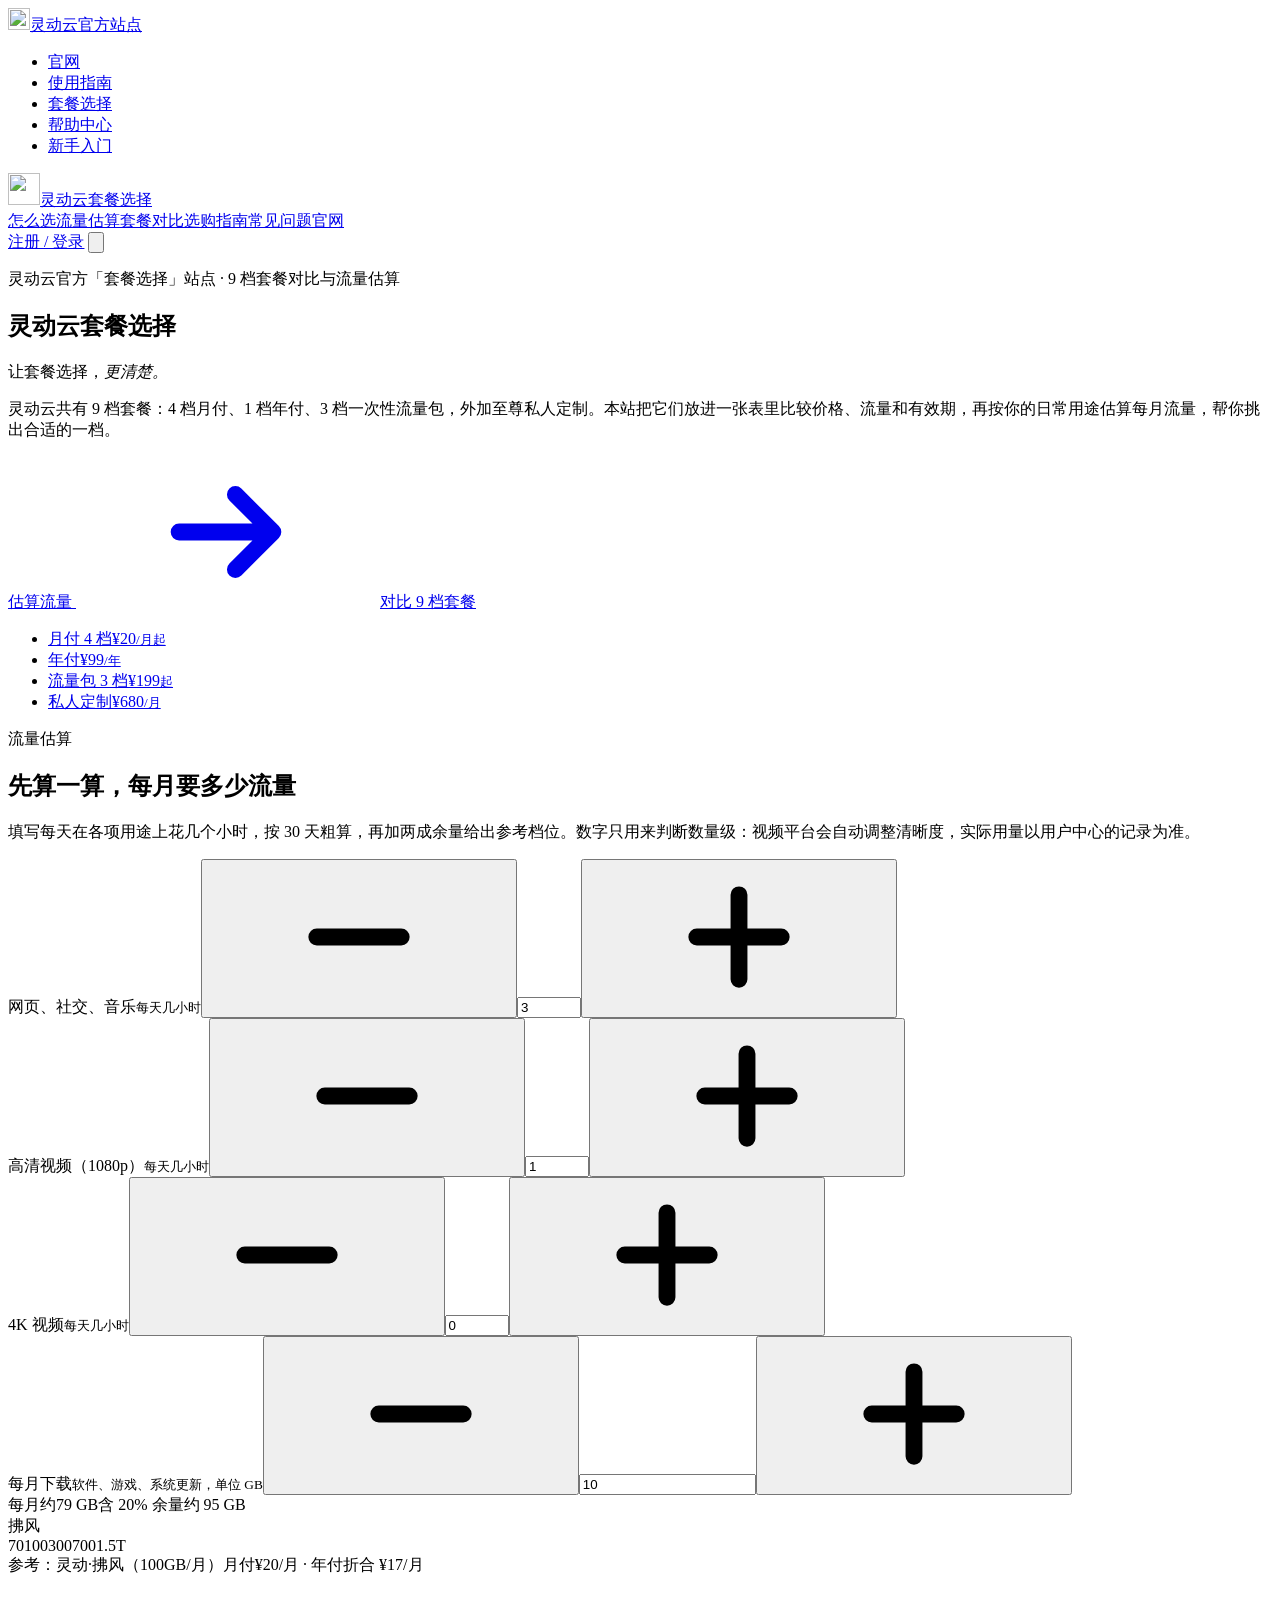
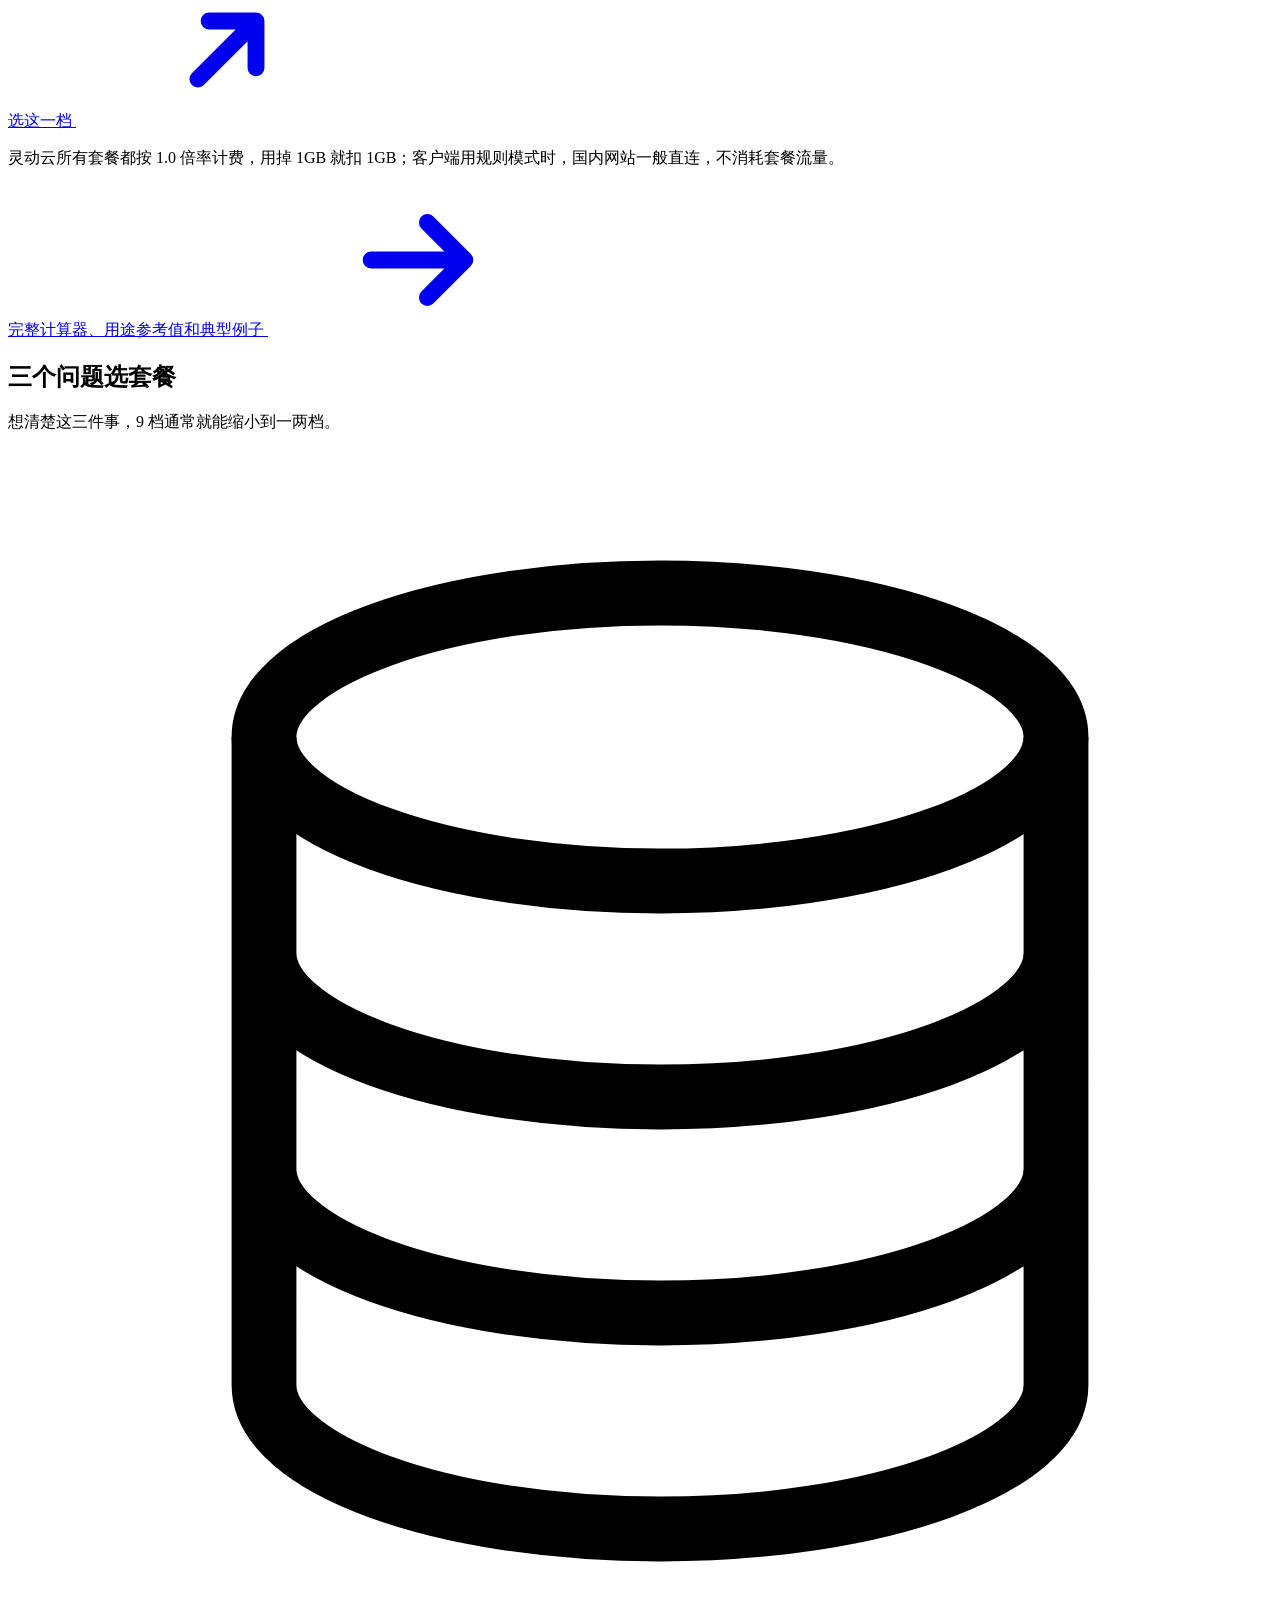
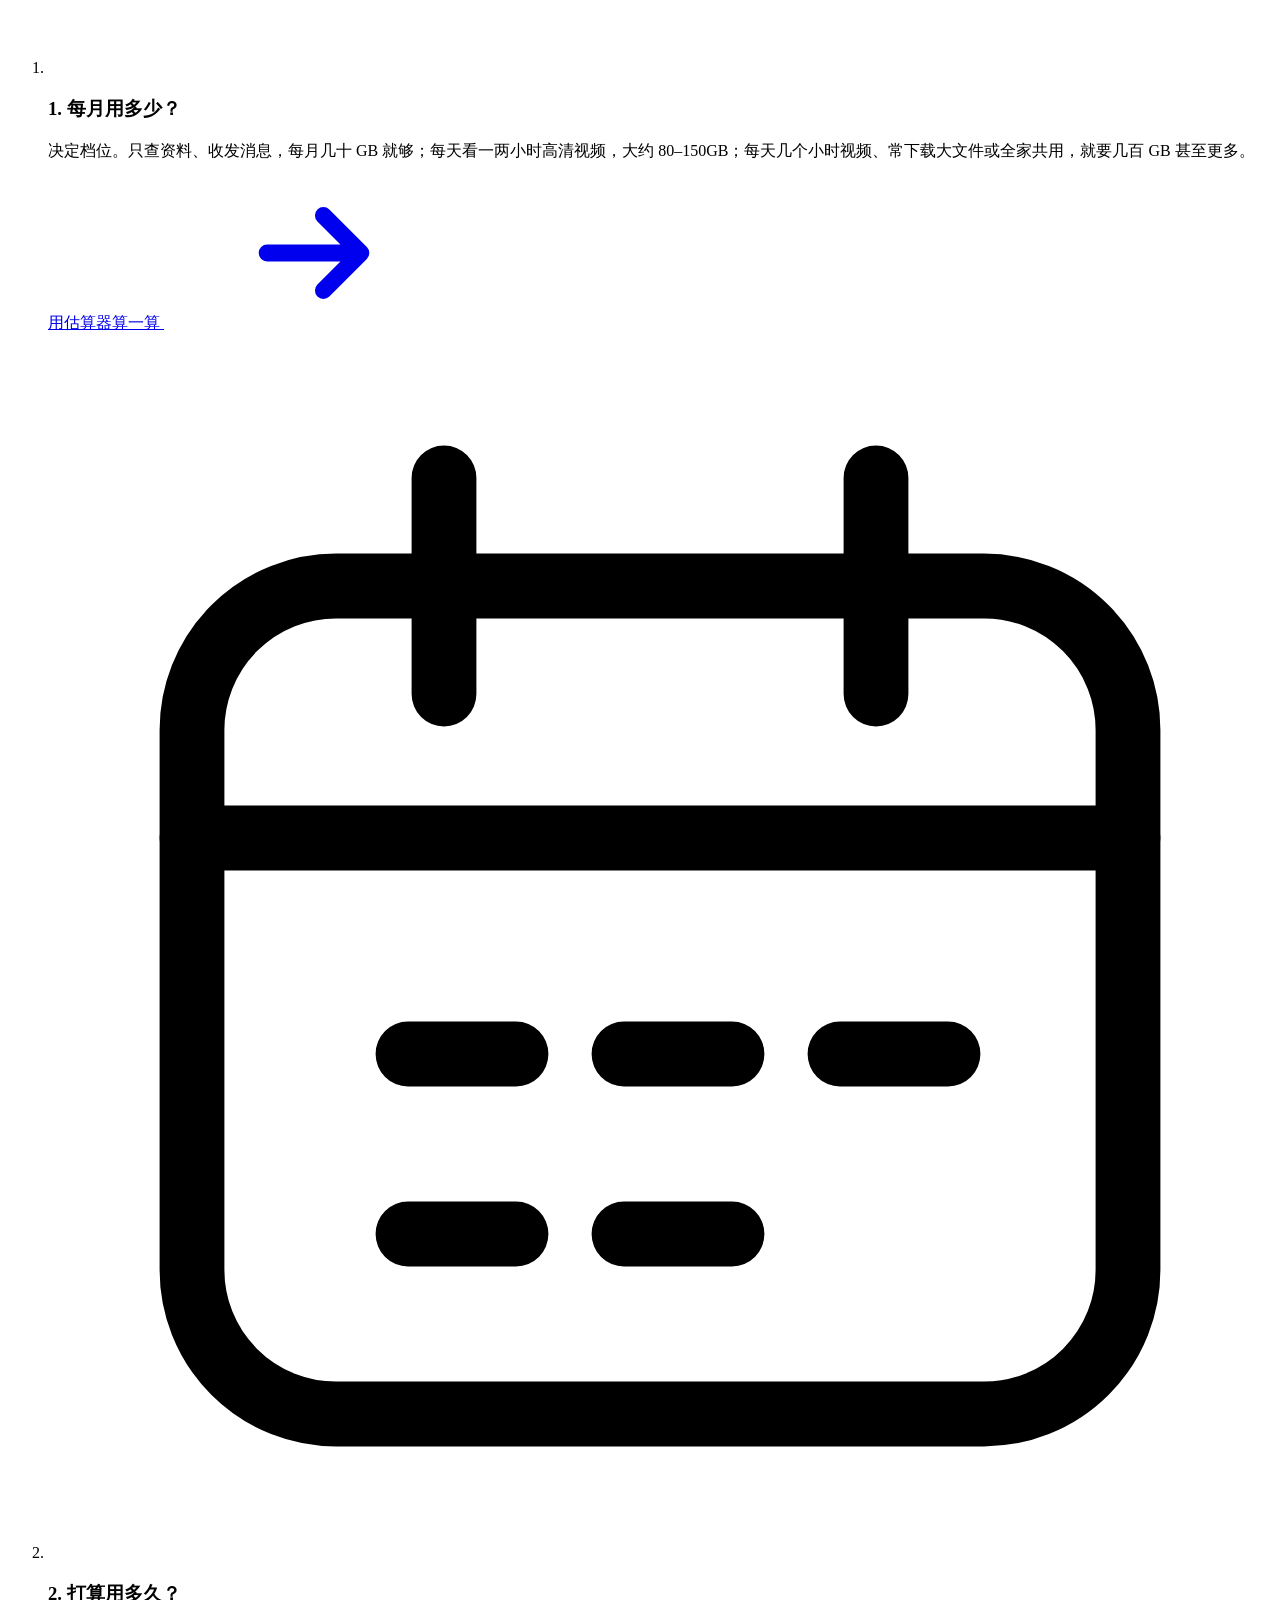
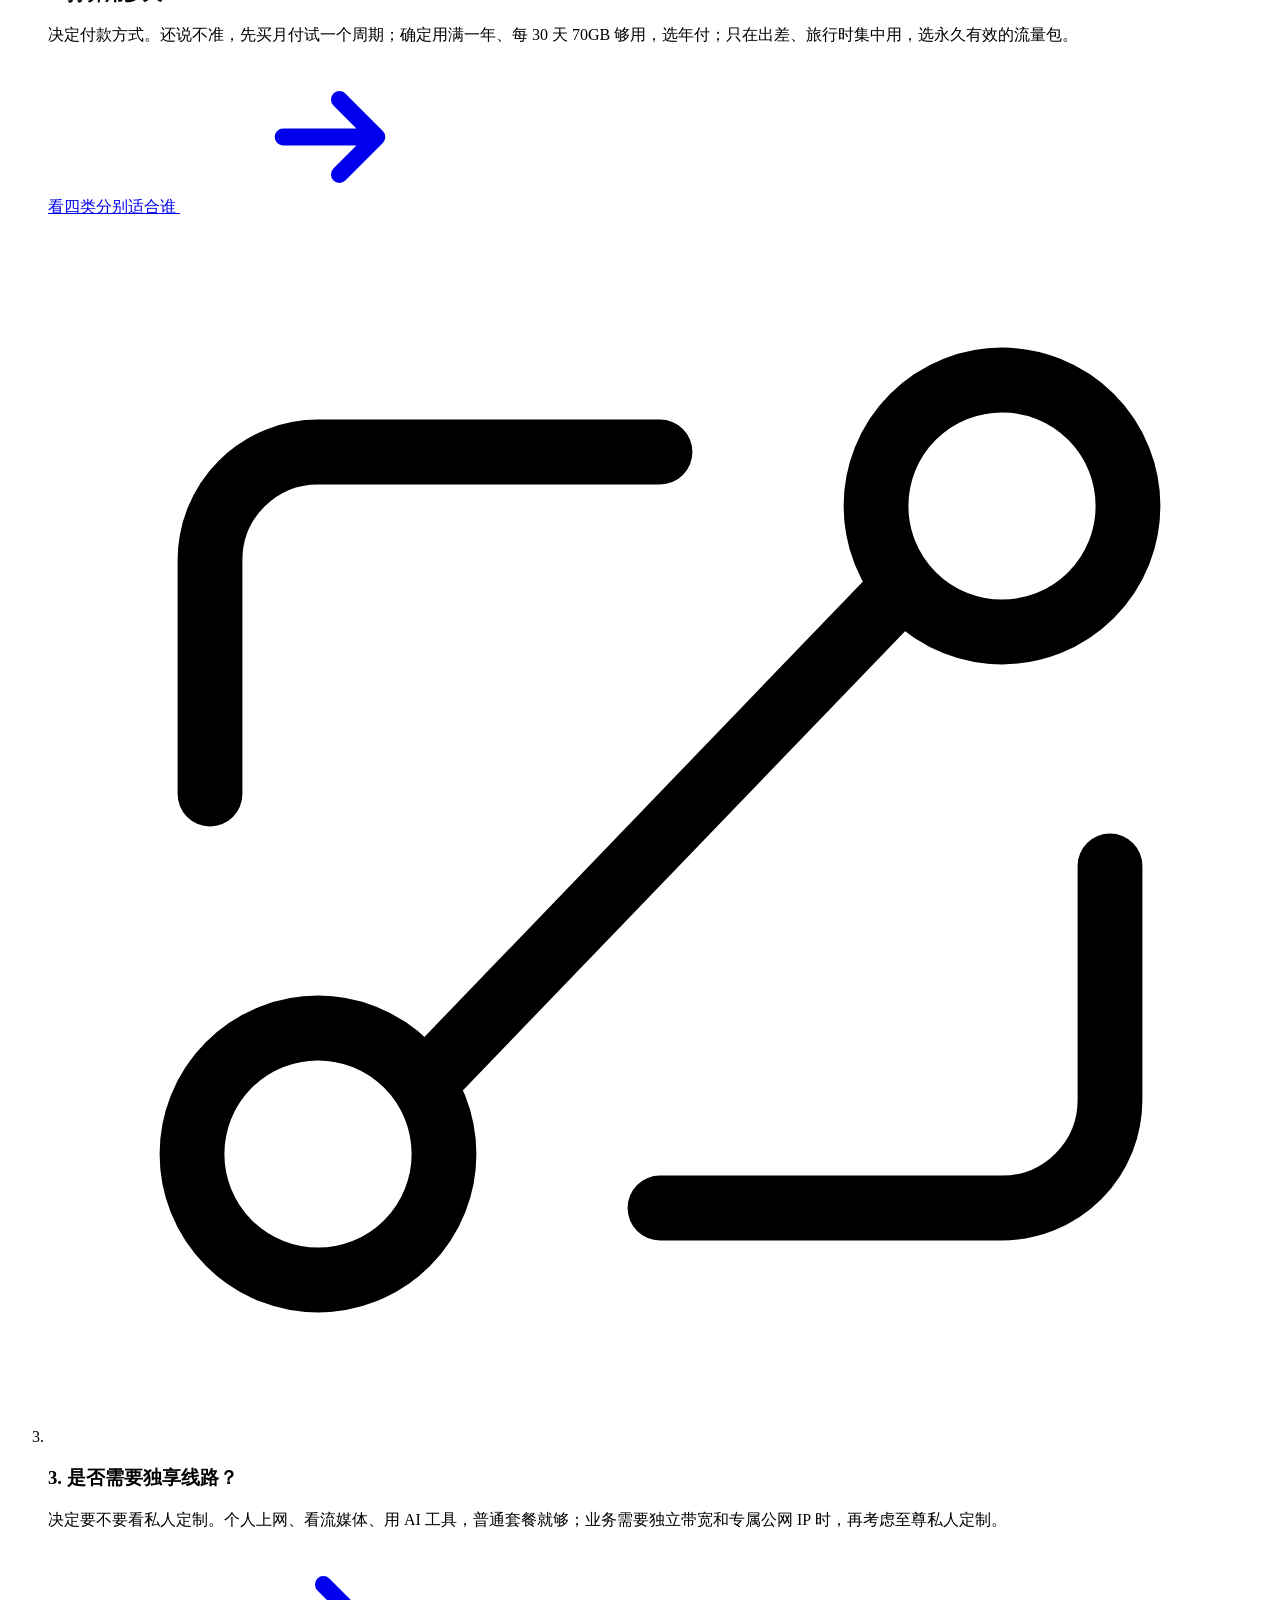
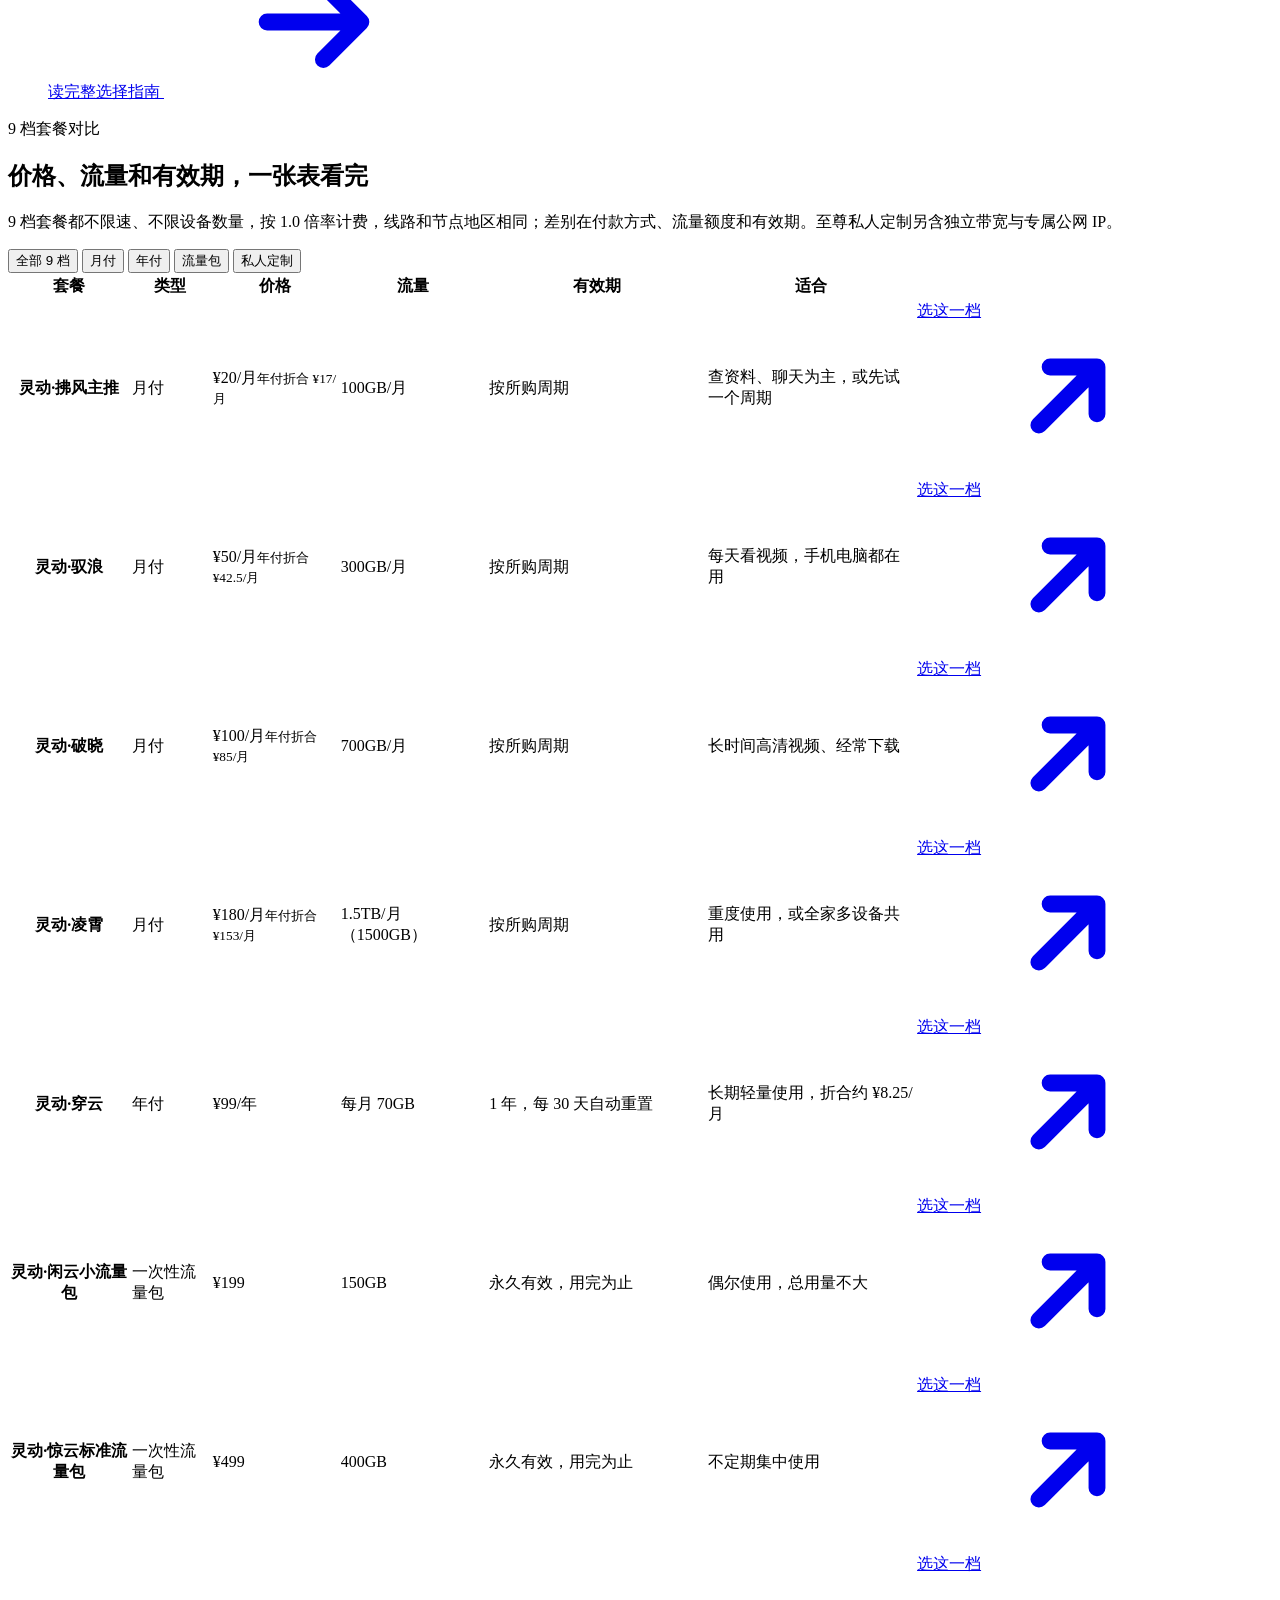
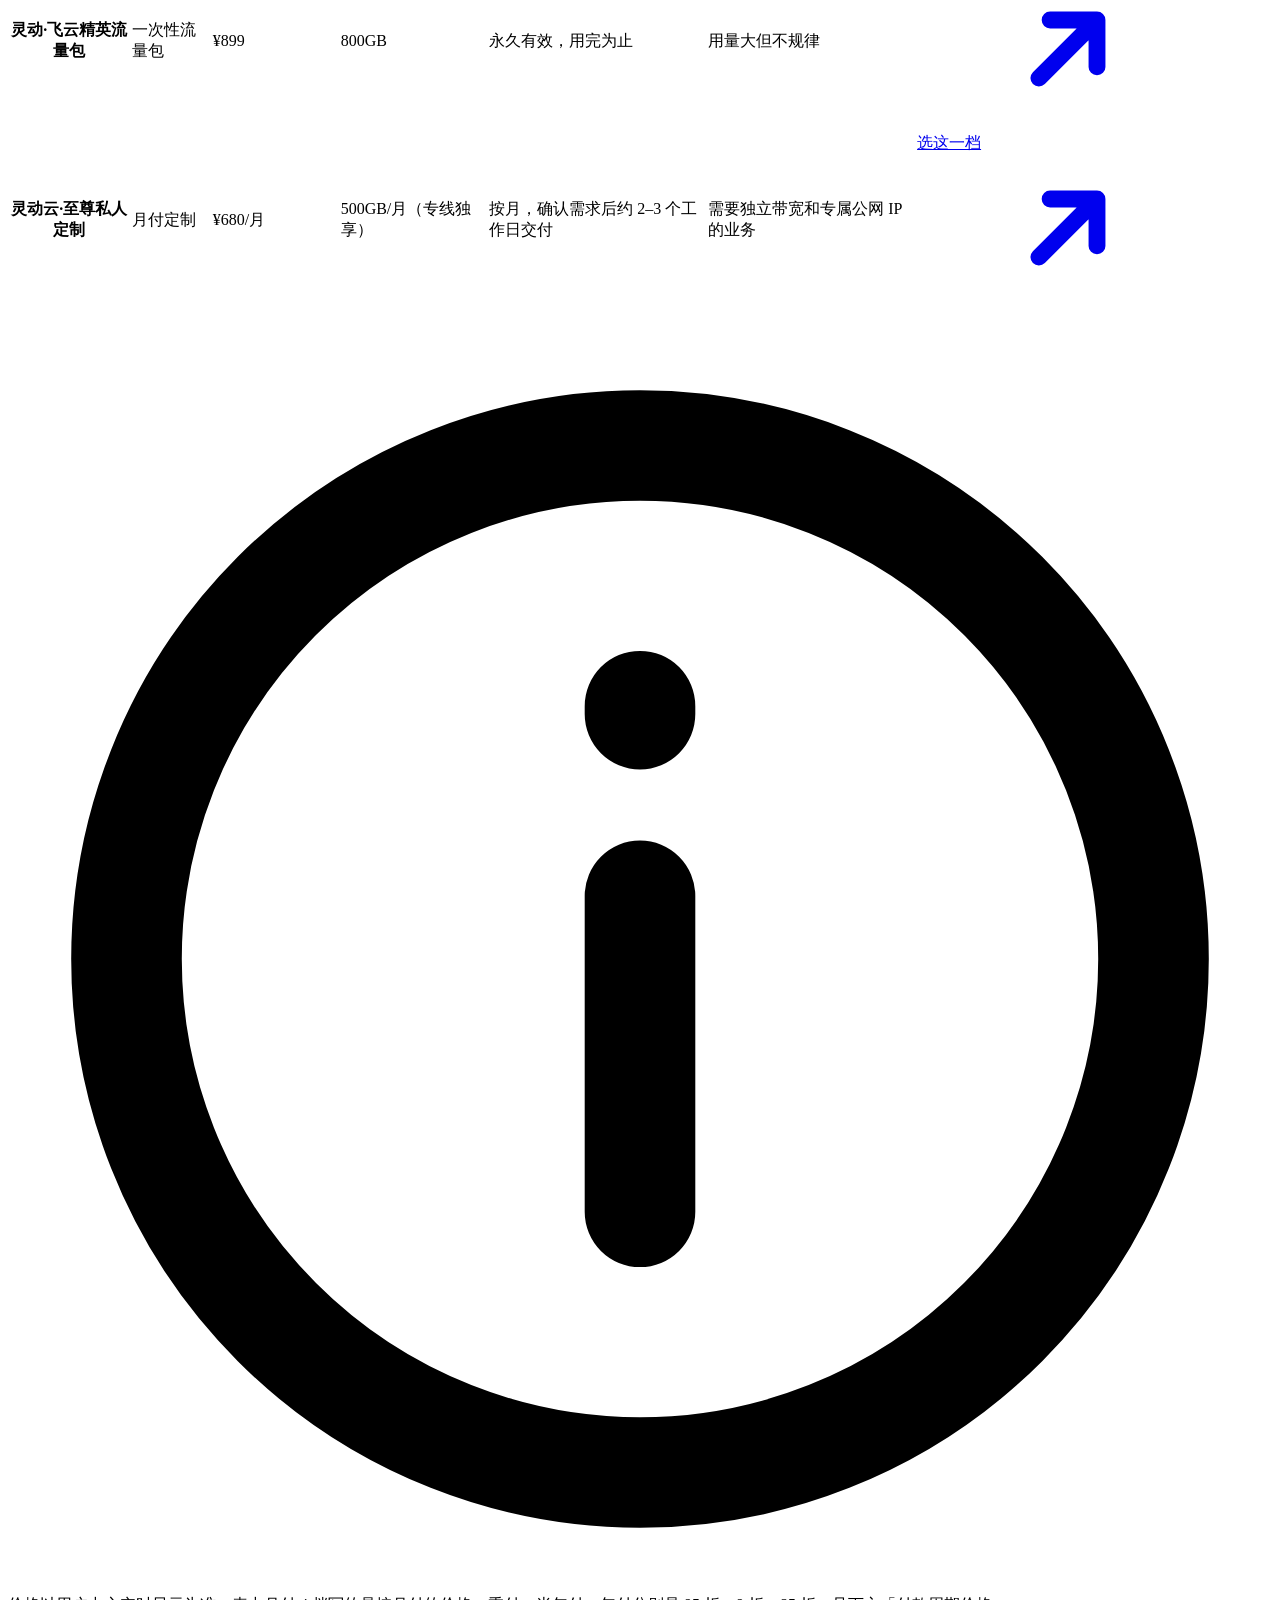
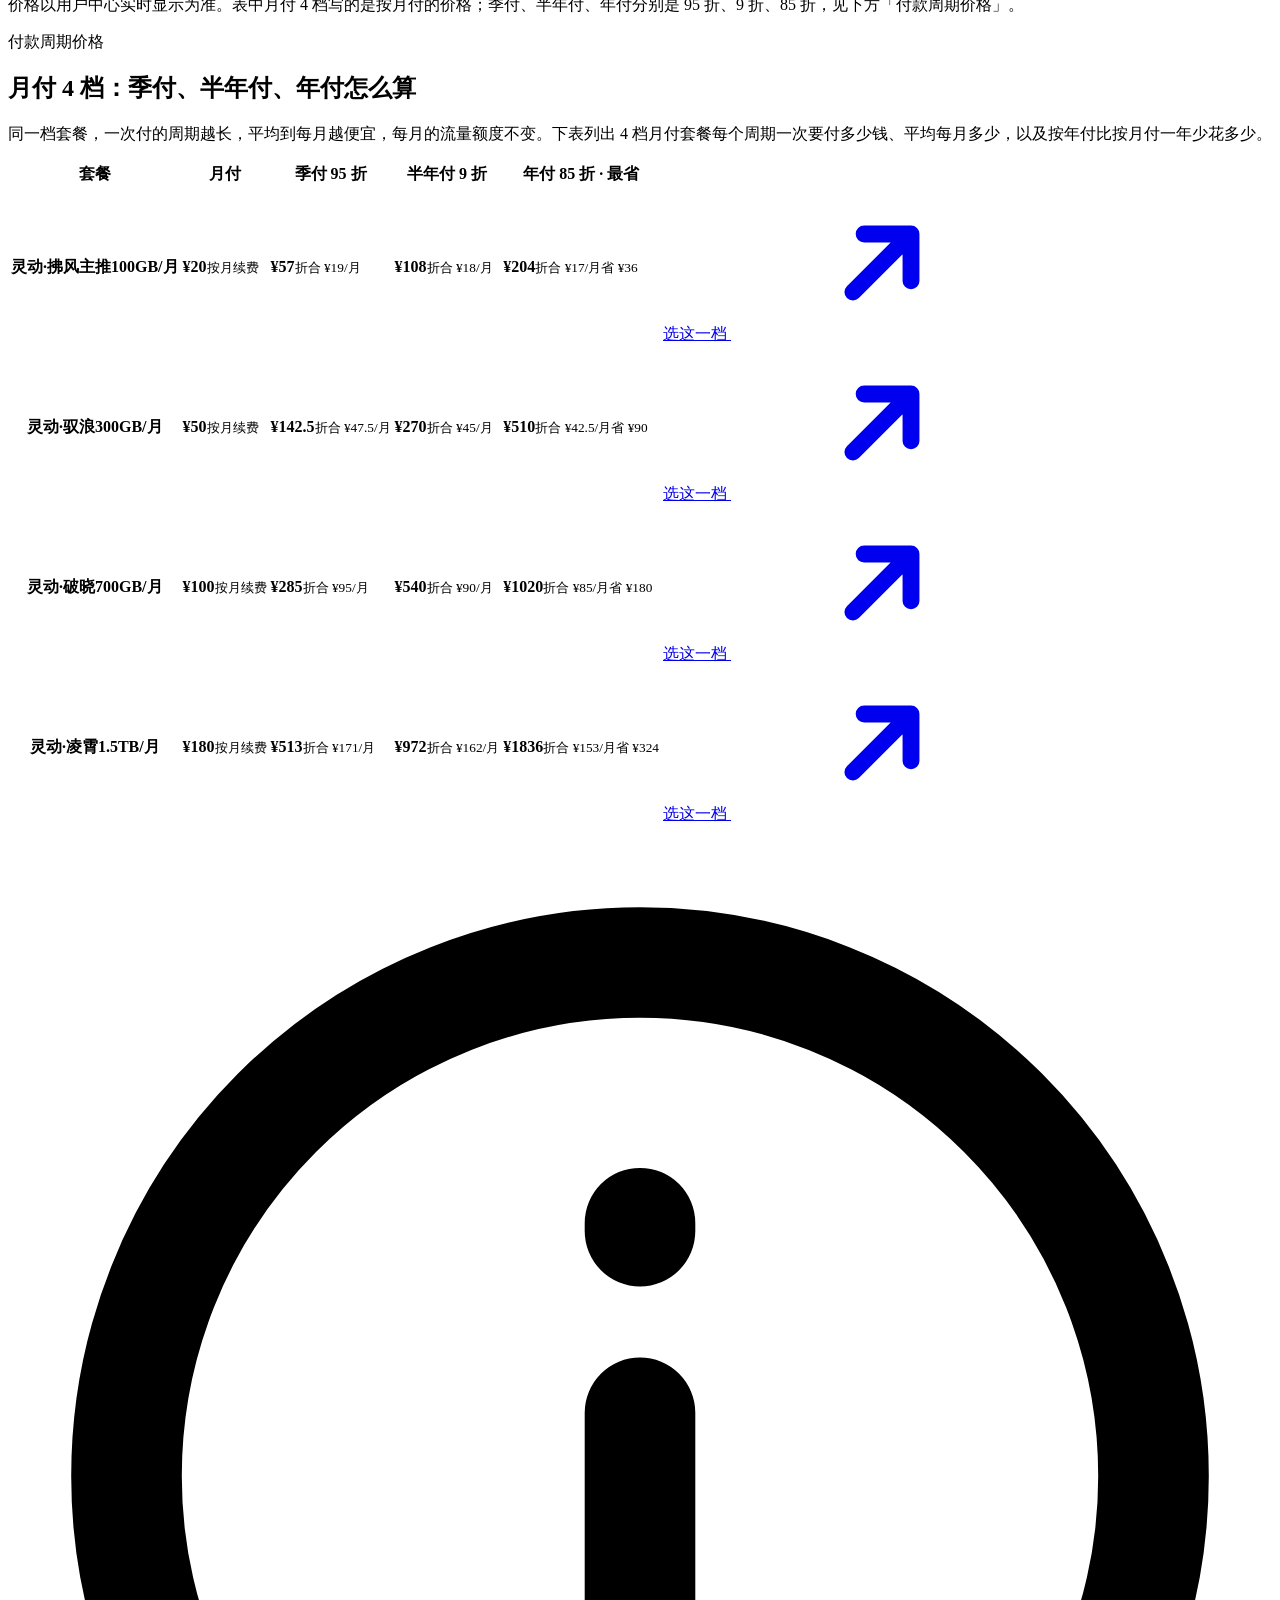
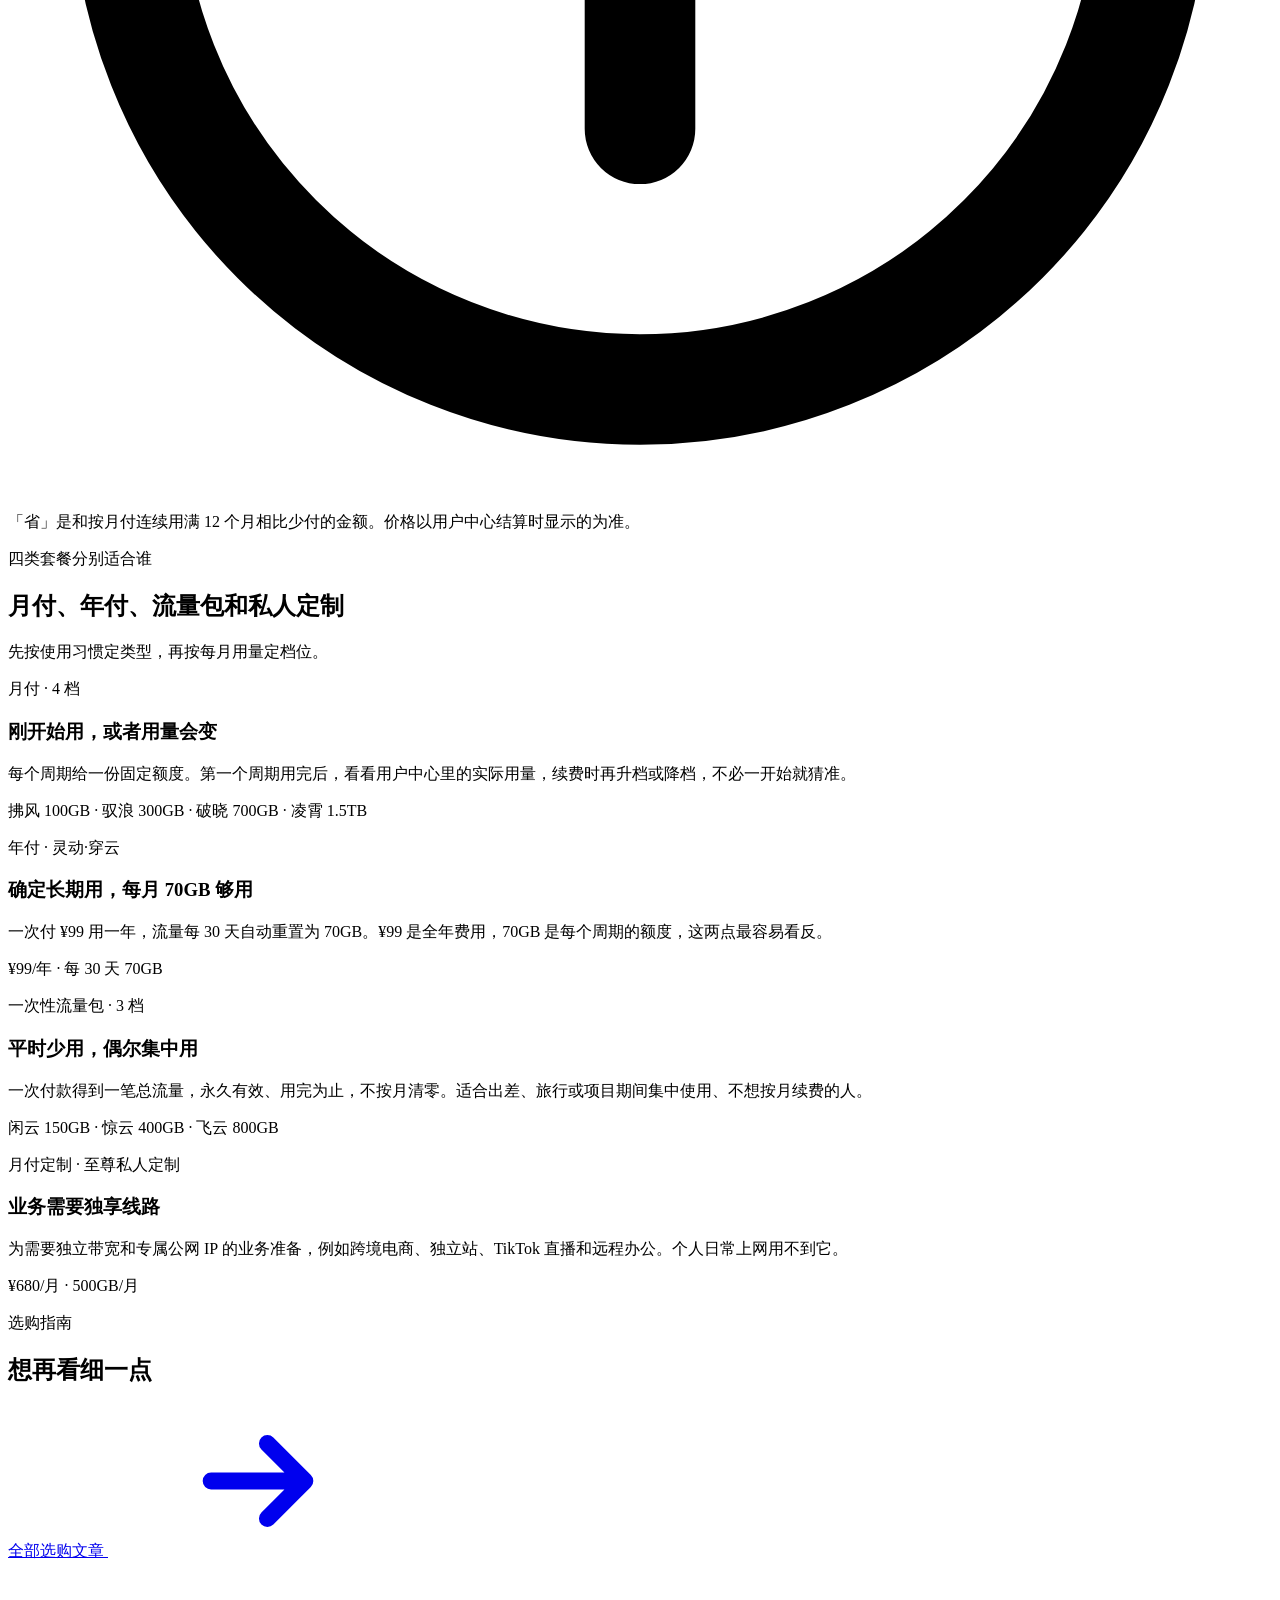
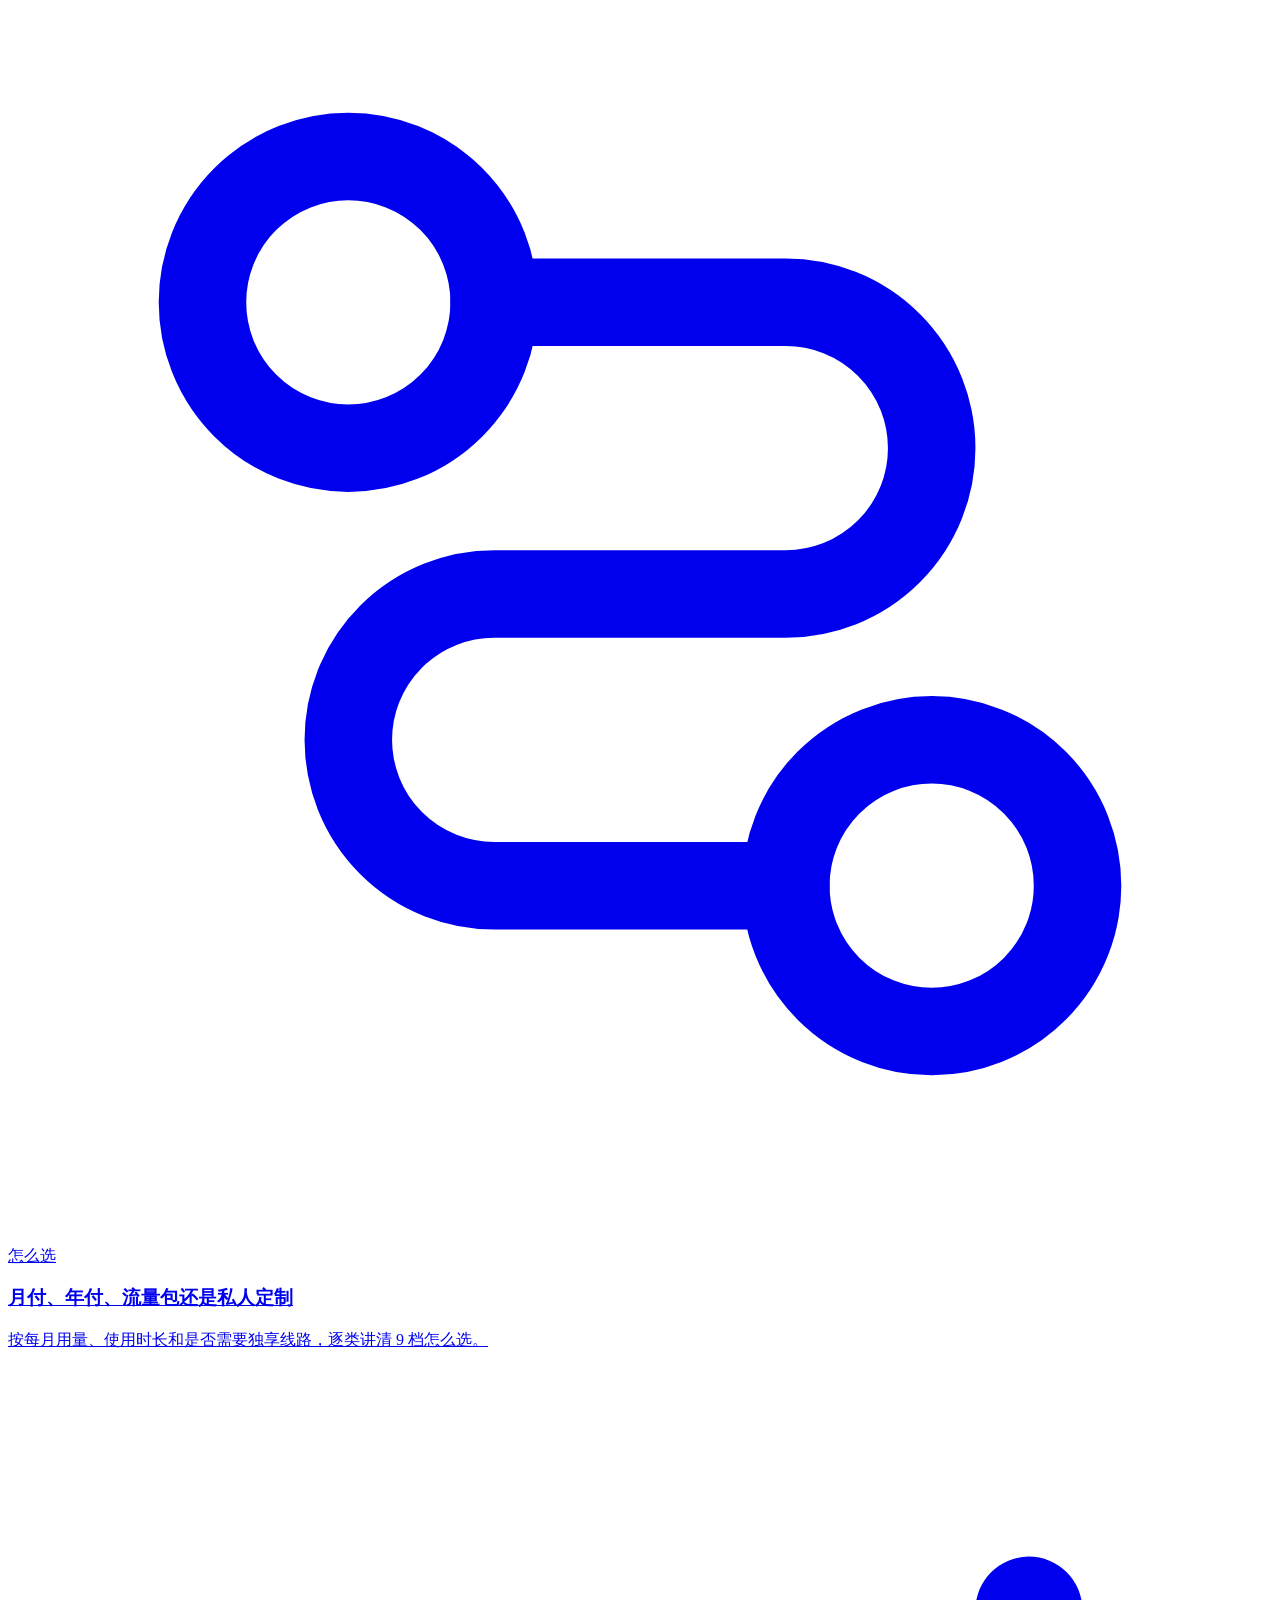
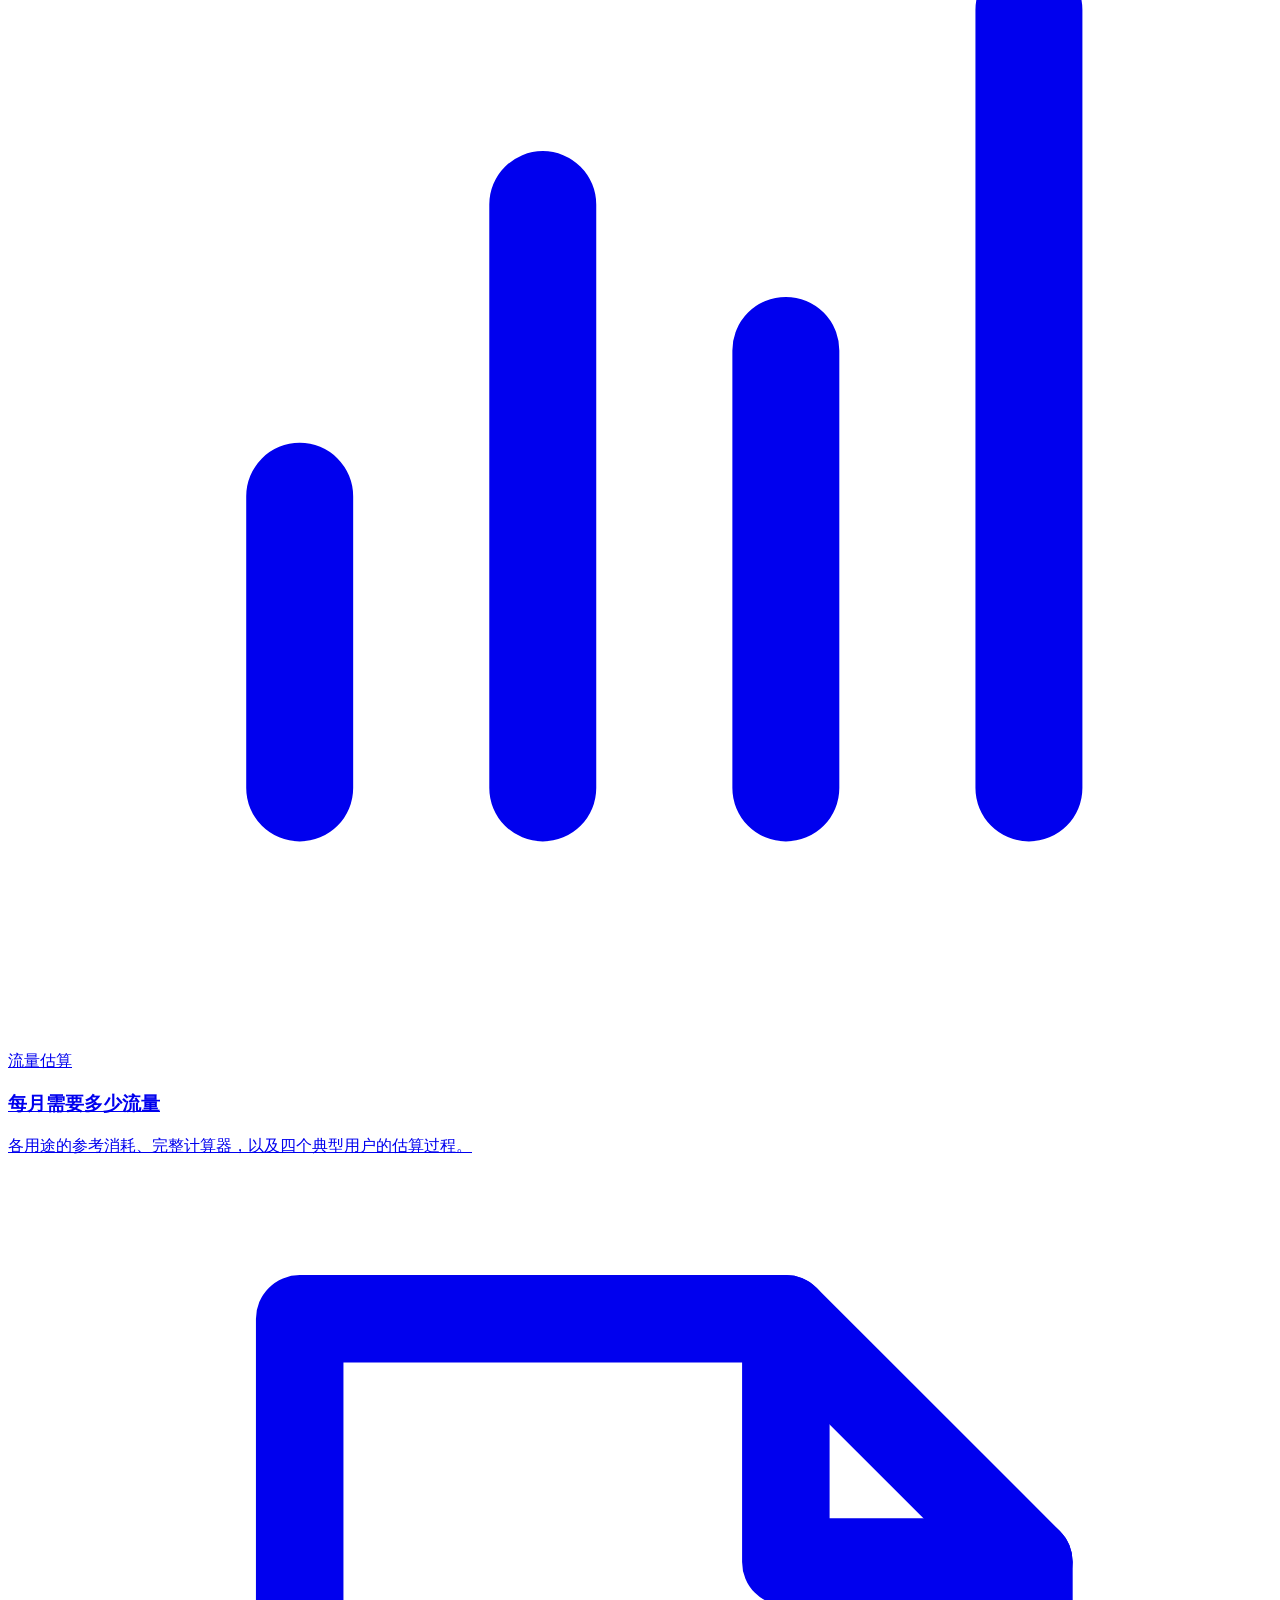
==== commit 7f9464ea: "v3：五站视觉升级、全站紫色、进站与跳转过场、sitemap 重建 - v3.0–v3.2：品牌级视觉重做；套餐四个付费周期价格；五站互通导航栏；加载提速与手机端修复 - v3.3：出场动态（仅真人浏" ====
--- a/lingdongyun.best/index.html
+++ b/lingdongyun.best/index.html
@@ -2,181 +2,221 @@
 <html lang="zh-CN">
 <head>
 <meta charset="utf-8">
-<meta name="viewport" content="width=device-width,initial-scale=1,viewport-fit=cover">
-<title>灵动云官网 | 灵动云机场 · 灵动云VPN · lingdongyun</title>
-<!--SEO-START-->
-<meta name="description" content="灵动云官网（lingdongyun.best）：灵动云机场提供月付、年付与一次性流量套餐，¥20/月起，支持 Clash 订阅。查看灵动云套餐价格、灵动云VPN客户端下载与订阅导入教程、常见问题。">
-<meta name="keywords" content="灵动云,灵动云官网,灵动云机场,灵动云VPN,灵动云订阅,灵动云套餐,灵动云价格,灵动云教程,灵动云客户端,灵动云注册,lingdongyun,lingdongyun.best,Lingdong Cloud,Clash订阅,机场订阅,年付机场,月付机场,一次性流量机场,机场推荐">
+<meta name="viewport" content="width=device-width,initial-scale=1,viewport-fit=cover"><!-- ldy-motion:head --><script>(function(){var d=document.documentElement;try{var n=navigator,u=n.userAgent||'';
+if(n.webdriver||/bot|crawl|spider|slurp|bing|google|baidu|yandex|sogou|bytespider|petalbot|lighthouse|headless/i.test(u))return;
+if(!('IntersectionObserver' in window)||!d.animate||!window.matchMedia||matchMedia('(prefers-reduced-motion: reduce)').matches)return;
+d.classList.add('ldy-motion');var seen=false,ref='';try{seen=sessionStorage.getItem('ldy-intro')==='1'}catch(e){}
+try{ref=document.referrer?new URL(document.referrer).hostname:''}catch(e){}
+if(!seen&&!/(^|\.)lingdongyun\.(site|website|best|lol|sbs)$/.test(ref)){d.classList.add('ldy-intro');try{sessionStorage.setItem('ldy-intro','1')}catch(e){}
+setTimeout(function(){d.classList.remove('ldy-intro')},2900)}
+addEventListener('load',function(){setTimeout(function(){if(!d.classList.contains('ldy-rv-ok'))d.classList.remove('ldy-motion')},1500)})
+}catch(e){d.classList.remove('ldy-motion','ldy-intro')}})();</script><style>/* 出场动态（五站共用，源文件 tools/motion.py，勿单独修改） */
+@keyframes ldy-up{from{opacity:0;translate:0 12px}}
+@keyframes ldy-visual{from{opacity:0;translate:0 18px;scale:.985}}
+@keyframes ldy-card{from{opacity:0;translate:0 14px;scale:.99}}
+html.ldy-motion .hero-text > :nth-child(1){animation:ldy-up 560ms cubic-bezier(.2,.7,.2,1) 0ms both}
+html.ldy-motion .hero-text > :nth-child(2){animation:ldy-up 560ms cubic-bezier(.2,.7,.2,1) 60ms both}
+html.ldy-motion .hero-text > :nth-child(3){animation:ldy-up 560ms cubic-bezier(.2,.7,.2,1) 120ms both}
+html.ldy-motion .hero-text > :nth-child(4){animation:ldy-up 560ms cubic-bezier(.2,.7,.2,1) 180ms both}
+html.ldy-motion .hero-text > :nth-child(5){animation:ldy-up 560ms cubic-bezier(.2,.7,.2,1) 240ms both}
+html.ldy-motion .hero-text > :nth-child(6){animation:ldy-up 560ms cubic-bezier(.2,.7,.2,1) 300ms both}
+html.ldy-motion .hero-text > :nth-child(7){animation:ldy-up 560ms cubic-bezier(.2,.7,.2,1) 360ms both}
+html.ldy-motion .hero-text > :nth-child(8){animation:ldy-up 560ms cubic-bezier(.2,.7,.2,1) 420ms both}
+html.ldy-motion #estimate{animation:ldy-visual 720ms cubic-bezier(.2,.7,.2,1) 180ms both}
+html.ldy-motion .crumbs{animation:ldy-up 560ms cubic-bezier(.2,.7,.2,1) 0ms both}
+html.ldy-motion article.article > h1{animation:ldy-up 560ms cubic-bezier(.2,.7,.2,1) 60ms both}
+html.ldy-motion article.article > .meta{animation:ldy-up 560ms cubic-bezier(.2,.7,.2,1) 120ms both}
+html.ldy-motion article.article > .intro{animation:ldy-up 560ms cubic-bezier(.2,.7,.2,1) 180ms both}
+html.ldy-motion .doc-aside{animation:ldy-up 560ms cubic-bezier(.2,.7,.2,1) 240ms both}
+html.ldy-motion section.article.wide > :nth-child(1){animation:ldy-up 560ms cubic-bezier(.2,.7,.2,1) 0ms both}
+html.ldy-motion section.article.wide > :nth-child(2){animation:ldy-up 560ms cubic-bezier(.2,.7,.2,1) 60ms both}
+html.ldy-motion section.article.wide > :nth-child(3){animation:ldy-up 560ms cubic-bezier(.2,.7,.2,1) 120ms both}
+html.ldy-motion section.article.wide > :nth-child(4){animation:ldy-up 560ms cubic-bezier(.2,.7,.2,1) 180ms both}
+html.ldy-intro :is(.hero-text > *, #estimate, .crumbs, article.article > h1, article.article > .meta, article.article > .intro, .doc-aside, section.article.wide > *){animation-play-state:paused}
+html.ldy-motion :is(.qs-head, .qs-grid > li, .section-head, .cmp-wrap, .cyc-wrap, .plans-note, .chooser > *, .guides > *, .cta, .fam > li, .fam-more, .faq-side, .acc > *, .related .guide):not(.ldy-in){opacity:0}
+@media print{html.ldy-motion :is(.qs-head, .qs-grid > li, .section-head, .cmp-wrap, .cyc-wrap, .plans-note, .chooser > *, .guides > *, .cta, .fam > li, .fam-more, .faq-side, .acc > *, .related .guide){opacity:1!important}html.ldy-motion *{animation:none!important}.ldy-ov{display:none!important}}
+.ldy-ov{position:fixed;inset:0;z-index:2147483600;display:grid;place-items:center;background:#FFFFFF;color:#0B1220;padding:env(safe-area-inset-top,0px) env(safe-area-inset-right,0px) env(safe-area-inset-bottom,0px) env(safe-area-inset-left,0px);font-family:"PingFang SC","HarmonyOS Sans SC","MiSans","Hiragino Sans GB","Microsoft YaHei","Noto Sans SC",system-ui,sans-serif;transition:opacity .42s cubic-bezier(.4,0,.2,1),visibility 0s linear .42s;cursor:pointer;-webkit-tap-highlight-color:transparent}
+.ldy-ov.out{opacity:0;visibility:hidden;pointer-events:none}.ldy-ov.fast{transition-duration:.22s,0s;transition-delay:0s,.22s}
+.ldy-ov__stage{position:relative;display:grid;justify-items:center;gap:22px;transition:scale .46s cubic-bezier(.4,0,.2,1)}.ldy-ov.out .ldy-ov__stage{scale:1.05}
+.ldy-ov__mark{position:relative;width:300px;max-width:76vw;margin-bottom:-22px}
+.ldy-ov__emblem{display:block;width:100%;height:auto;max-width:none;max-height:none;overflow:visible}
+.ldy-ov__emblem :is(.ldy-ov__glow,.ldy-ov__globe,.ldy-ov__flames,.ldy-ov__flash,.ldy-ov__star,.ldy-ov__tongue){transform-box:fill-box}.ldy-ov__emblem :is(.ldy-ov__glow,.ldy-ov__globe,.ldy-ov__flash,.ldy-ov__star){transform-origin:50% 50%}
+.ldy-ov__glow{opacity:.3;animation:ldy-ov-glow .9s cubic-bezier(.16,1,.3,1) both}
+.ldy-ov__globe{animation:ldy-ov-sphere .62s cubic-bezier(.2,.8,.2,1) both}
+.ldy-ov__orbit{fill:none;stroke-width:1.5;stroke-opacity:.75;stroke-linecap:round;stroke-dasharray:100;stroke-dashoffset:100;animation:ldy-ov-ring .8s cubic-bezier(.65,0,.35,1) .1s forwards}
+.ldy-ov__comet{fill:none;stroke:#7C3AED;stroke-width:3;stroke-linecap:round;stroke-dasharray:12 88;stroke-dashoffset:100;opacity:0;animation:ldy-ov-comet 1s cubic-bezier(.45,0,.25,1) .16s forwards}
+.ldy-ov__star{animation:ldy-ov-star .78s cubic-bezier(.2,.8,.2,1) .3s both}
+.ldy-ov__flash{opacity:0;animation:ldy-ov-flash .7s ease-out .72s both}
+.ldy-ov__emblem .ldy-ov__flames{transform-origin:20% 100%;animation:ldy-ov-ignite .55s cubic-bezier(.2,.9,.3,1.3) .66s both}
+.ldy-ov__fglow{opacity:.45}.ldy-ov__emblem .ldy-ov__tongue{fill:url(#ldy-ov-tg);transform-origin:50% 100%;animation:ldy-ov-flick .42s ease-in-out infinite alternate}
+.ldy-ov__tongue.t1{animation-duration:.36s;animation-delay:-.1s}.ldy-ov__tongue.t2{animation-duration:.48s;animation-delay:-.2s}.ldy-ov__tongue.t3{animation-duration:.39s;animation-delay:-.3s}.ldy-ov__tongue.t4{animation-duration:.45s;animation-delay:-.05s}
+.ldy-ov__words{display:grid;justify-items:center;gap:6px;text-align:center}
+.ldy-ov__name{font-size:26px;font-weight:700;letter-spacing:.18em;padding-left:.18em;animation:ldy-ov-name .7s cubic-bezier(.16,1,.3,1) .5s both}
+.ldy-ov__sub{font-size:13px;font-weight:500;letter-spacing:.32em;padding-left:.32em;color:#047857;animation:ldy-ov-fade .6s ease .64s both}.ldy-ov__sub.latin{font-size:11.5px;letter-spacing:.42em;padding-left:.42em}
+.ldy-ov__leave{font-size:17px;font-weight:600;letter-spacing:.22em;padding-left:.22em;color:#0B1220;animation:ldy-ov-fade .5s ease .3s both}.ldy-ov__dots{display:inline-flex;gap:.3em;margin-left:.45em;vertical-align:.1em}.ldy-ov__dots i{width:.3em;height:.3em;border-radius:50%;background:#047857;animation:ldy-ov-dot 1s ease-in-out infinite both}.ldy-ov__dots i:nth-child(2){animation-delay:.15s}.ldy-ov__dots i:nth-child(3){animation-delay:.3s}@keyframes ldy-ov-dot{0%,80%,100%{opacity:.25;scale:.8}40%{opacity:1;scale:1.15}}.ldy-lv{animation:ldy-lv-in .18s ease both}@keyframes ldy-lv-in{from{opacity:0}}
+@keyframes ldy-ov-glow{from{opacity:0;scale:.4}}
+@keyframes ldy-ov-sphere{0%{opacity:0;scale:.35}60%{opacity:1;scale:1.06}100%{opacity:1;scale:1}}
+@keyframes ldy-ov-star{0%{opacity:0;scale:.2;rotate:-45deg}60%{opacity:1;scale:1.12;rotate:6deg}80%{scale:.96;rotate:-2deg}100%{opacity:1;scale:1;rotate:0deg}}
+@keyframes ldy-ov-flash{0%{opacity:0;scale:.3}35%{opacity:.9}100%{opacity:0;scale:1.6}}
+@keyframes ldy-ov-ignite{from{opacity:0;scale:.2}}
+@keyframes ldy-ov-flick{from{scale:1 .78}to{scale:.94 1.08}}
+@keyframes ldy-ov-ring{to{stroke-dashoffset:0}}
+@keyframes ldy-ov-comet{0%{opacity:0;stroke-dashoffset:100}15%{opacity:1}85%{opacity:1}100%{opacity:0;stroke-dashoffset:-60}}
+@keyframes ldy-ov-name{from{opacity:0;letter-spacing:.5em;padding-left:.5em}}
+@keyframes ldy-ov-fade{from{opacity:0;translate:0 6px}}
+@media (prefers-reduced-motion:reduce){.ldy-ov{display:none!important}}</style><!-- /ldy-motion:head -->
+<title>灵动云套餐怎么选｜9 档套餐对比与每月流量估算</title>
+<meta name="description" content="灵动云套餐选择：把月付、年付、一次性流量包和至尊私人定制 9 档套餐放在一起，对比价格、流量与有效期，再按日常用途估算每月流量，选出合适的一档。">
 <meta name="robots" content="index,follow,max-image-preview:large,max-snippet:-1">
-<meta name="author" content="灵动云">
 <link rel="canonical" href="https://lingdongyun.best/">
-<link rel="alternate" hreflang="zh-CN" href="https://lingdongyun.best/">
-<meta name="theme-color" content="#087FCC">
-<link rel="icon" href="favicon.ico?v=20261018" sizes="48x48">
-<link rel="icon" href="favicon.svg?v=20261018" type="image/svg+xml">
-<link rel="icon" href="favicon-32.png?v=20261018" sizes="32x32" type="image/png">
-<link rel="apple-touch-icon" href="apple-touch-icon.png?v=20261018">
-<meta property="og:image" content="https://lingdongyun.best/og-image.png?v=20261018">
+<meta name="theme-color" content="#FFFFFF">
+<link rel="icon" href="/favicon.ico?v=20261101" sizes="48x48">
+<link rel="icon" href="/favicon.svg?v=20261101" type="image/svg+xml">
+<link rel="icon" href="/favicon-32.png?v=20261101" sizes="32x32" type="image/png">
+<link rel="apple-touch-icon" href="/apple-touch-icon.png?v=20261101">
+<meta property="og:type" content="website">
+<meta property="og:site_name" content="灵动云套餐选择">
+<meta property="og:locale" content="zh_CN">
+<meta property="og:url" content="https://lingdongyun.best/">
+<meta property="og:title" content="灵动云套餐怎么选｜9 档套餐对比与每月流量估算">
+<meta property="og:description" content="灵动云套餐选择：把月付、年付、一次性流量包和至尊私人定制 9 档套餐放在一起，对比价格、流量与有效期，再按日常用途估算每月流量，选出合适的一档。">
+<meta property="og:image" content="https://lingdongyun.best/og-image.png?v=20261101">
 <meta property="og:image:width" content="1200">
 <meta property="og:image:height" content="630">
-<meta property="og:image:alt" content="灵动云官网 lingdongyun.best">
-<meta property="og:type" content="website">
-<meta property="og:site_name" content="灵动云官网">
-<meta property="og:locale" content="zh_CN">
-<meta property="og:url" content="https://lingdongyun.best/">
-<meta property="og:title" content="灵动云官网 | 灵动云机场 · 灵动云VPN · lingdongyun">
-<meta property="og:description" content="灵动云机场官方网站：月付、年付与一次性流量套餐，¥20/月起，Clash 订阅与客户端使用教程。">
+<meta property="og:image:alt" content="灵动云套餐选择：9 档套餐对比与每月流量估算">
 <meta name="twitter:card" content="summary_large_image">
-<meta name="twitter:image" content="https://lingdongyun.best/og-image.png?v=20261018">
-<meta name="twitter:title" content="灵动云官网 | 灵动云机场 · 灵动云VPN">
-<meta name="twitter:description" content="灵动云机场官方网站 lingdongyun.best：套餐价格、Clash 订阅与客户端教程。">
+<meta name="twitter:title" content="灵动云套餐怎么选｜9 档套餐对比与每月流量估算">
+<meta name="twitter:description" content="灵动云套餐选择：把月付、年付、一次性流量包和至尊私人定制 9 档套餐放在一起，对比价格、流量与有效期，再按日常用途估算每月流量，选出合适的一档。">
+<meta name="twitter:image" content="https://lingdongyun.best/og-image.png?v=20261101">
 <script type="application/ld+json">
 {
  "@context": "https://schema.org",
  "@graph": [
   {
    "@type": "Organization",
-   "@id": "https://lingdongyun.best/#org",
+   "@id": "https://lingdongyun.site/#org",
    "name": "灵动云",
-   "alternateName": [
-    "灵动云官网",
-    "灵动云机场",
-    "灵动云VPN",
-    "lingdongyun",
-    "Lingdong Cloud"
-   ],
-   "url": "https://lingdongyun.best/",
-   "logo": {
-    "@type": "ImageObject",
-    "url": "https://lingdongyun.best/logo-512.png",
-    "width": 512,
-    "height": 512
-   }
+   "url": "https://lingdongyun.site/"
   },
   {
    "@type": "WebSite",
-   "@id": "https://lingdongyun.best/#site",
-   "name": "灵动云官网",
-   "alternateName": [
-    "灵动云",
-    "灵动云机场",
-    "lingdongyun"
-   ],
+   "@id": "https://lingdongyun.best/#website",
+   "name": "灵动云套餐选择",
    "url": "https://lingdongyun.best/",
    "inLanguage": "zh-CN",
+   "description": "灵动云官方「套餐选择」站点：9 档套餐对比与每月流量估算。",
    "publisher": {
-    "@id": "https://lingdongyun.best/#org"
+    "@id": "https://lingdongyun.site/#org"
    }
   },
   {
    "@type": "WebPage",
-   "@id": "https://lingdongyun.best/#page",
+   "@id": "https://lingdongyun.best/#webpage",
    "url": "https://lingdongyun.best/",
-   "name": "灵动云官网 | 灵动云机场 · 灵动云VPN · lingdongyun",
-   "description": "灵动云官网（lingdongyun.best）：灵动云机场提供月付、年付与一次性流量套餐，¥20/月起，支持 Clash 订阅。查看灵动云套餐价格、灵动云VPN客户端下载与订阅导入教程、常见问题。",
+   "name": "灵动云套餐怎么选｜9 档套餐对比与每月流量估算",
+   "description": "灵动云套餐选择：把月付、年付、一次性流量包和至尊私人定制 9 档套餐放在一起，对比价格、流量与有效期，再按日常用途估算每月流量，选出合适的一档。",
    "inLanguage": "zh-CN",
    "isPartOf": {
-    "@id": "https://lingdongyun.best/#site"
+    "@id": "https://lingdongyun.best/#website"
    },
    "about": {
-    "@id": "https://lingdongyun.best/#org"
+    "@id": "https://lingdongyun.site/#org"
    },
-   "dateModified": "2026-10-17"
+   "dateModified": "2026-11-01"
   },
   {
-   "@type": "Service",
-   "@id": "https://lingdongyun.best/#service",
-   "name": "灵动云订阅服务",
-   "alternateName": [
-    "灵动云机场",
-    "灵动云VPN"
-   ],
-   "provider": {
-    "@id": "https://lingdongyun.best/#org"
-   },
-   "serviceType": "Clash 订阅服务",
-   "offers": [
+   "@type": "OfferCatalog",
+   "@id": "https://lingdongyun.best/#plans",
+   "name": "灵动云 9 档套餐",
+   "url": "https://lingdongyun.best/#plans",
+   "description": "价格以用户中心实时显示为准。",
+   "itemListElement": [
     {
      "@type": "Offer",
      "name": "灵动·拂风",
-     "description": "月付，每月提供100GB流量",
+     "category": "月付",
+     "description": "月付 ¥20/月；季付 ¥57、半年付 ¥108、年付 ¥204；100GB/月",
      "price": "20",
      "priceCurrency": "CNY",
      "url": "https://lingdongyun.best/#plans",
      "seller": {
-      "@id": "https://lingdongyun.best/#org"
+      "@id": "https://lingdongyun.site/#org"
      },
      "priceSpecification": {
       "@type": "UnitPriceSpecification",
       "price": "20",
       "priceCurrency": "CNY",
       "unitText": "月",
-      "description": "起步价"
+      "description": "月付价；季付 ¥57、半年付 ¥108、年付 ¥204"
      }
     },
     {
      "@type": "Offer",
      "name": "灵动·驭浪",
-     "description": "月付，每月提供300GB流量",
+     "category": "月付",
+     "description": "月付 ¥50/月；季付 ¥142.5、半年付 ¥270、年付 ¥510；300GB/月",
      "price": "50",
      "priceCurrency": "CNY",
      "url": "https://lingdongyun.best/#plans",
      "seller": {
-      "@id": "https://lingdongyun.best/#org"
+      "@id": "https://lingdongyun.site/#org"
      },
      "priceSpecification": {
       "@type": "UnitPriceSpecification",
       "price": "50",
       "priceCurrency": "CNY",
       "unitText": "月",
-      "description": "起步价"
+      "description": "月付价；季付 ¥142.5、半年付 ¥270、年付 ¥510"
      }
     },
     {
      "@type": "Offer",
      "name": "灵动·破晓",
-     "description": "月付，每月提供700GB流量",
+     "category": "月付",
+     "description": "月付 ¥100/月；季付 ¥285、半年付 ¥540、年付 ¥1020；700GB/月",
      "price": "100",
      "priceCurrency": "CNY",
      "url": "https://lingdongyun.best/#plans",
      "seller": {
-      "@id": "https://lingdongyun.best/#org"
+      "@id": "https://lingdongyun.site/#org"
      },
      "priceSpecification": {
       "@type": "UnitPriceSpecification",
       "price": "100",
       "priceCurrency": "CNY",
       "unitText": "月",
-      "description": "起步价"
+      "description": "月付价；季付 ¥285、半年付 ¥540、年付 ¥1020"
      }
     },
     {
      "@type": "Offer",
      "name": "灵动·凌霄",
-     "description": "月付，每月提供1.5TB流量",
+     "category": "月付",
+     "description": "月付 ¥180/月；季付 ¥513、半年付 ¥972、年付 ¥1836；1.5TB/月（1500GB）",
      "price": "180",
      "priceCurrency": "CNY",
      "url": "https://lingdongyun.best/#plans",
      "seller": {
-      "@id": "https://lingdongyun.best/#org"
+      "@id": "https://lingdongyun.site/#org"
      },
      "priceSpecification": {
       "@type": "UnitPriceSpecification",
       "price": "180",
       "priceCurrency": "CNY",
       "unitText": "月",
-      "description": "起步价"
+      "description": "月付价；季付 ¥513、半年付 ¥972、年付 ¥1836"
      }
     },
     {
      "@type": "Offer",
      "name": "灵动·穿云",
-     "description": "年付，年付，每月发放70GB流量",
+     "category": "年付",
+     "description": "年付，¥99/年，每月 70GB，每 30 天自动重置",
      "price": "99",
      "priceCurrency": "CNY",
      "url": "https://lingdongyun.best/#plans",
      "seller": {
-      "@id": "https://lingdongyun.best/#org"
+      "@id": "https://lingdongyun.site/#org"
      },
      "priceSpecification": {
       "@type": "UnitPriceSpecification",
@@ -187,35 +227,56 @@
     },
     {
      "@type": "Offer",
-     "name": "灵动·闲云",
-     "description": "一次性流量，一次性提供150GB总流量",
+     "name": "灵动·闲云（小流量包）",
+     "category": "一次性流量包",
+     "description": "一次性流量包，¥199，150GB，永久有效，用完为止",
      "price": "199",
      "priceCurrency": "CNY",
      "url": "https://lingdongyun.best/#plans",
      "seller": {
-      "@id": "https://lingdongyun.best/#org"
-     }
-    },
-    {
-     "@type": "Offer",
-     "name": "灵动·惊云",
-     "description": "一次性流量，一次性提供400GB总流量",
+      "@id": "https://lingdongyun.site/#org"
+     }
+    },
+    {
+     "@type": "Offer",
+     "name": "灵动·惊云（标准流量包）",
+     "category": "一次性流量包",
+     "description": "一次性流量包，¥499，400GB，永久有效，用完为止",
      "price": "499",
      "priceCurrency": "CNY",
      "url": "https://lingdongyun.best/#plans",
      "seller": {
-      "@id": "https://lingdongyun.best/#org"
-     }
-    },
-    {
-     "@type": "Offer",
-     "name": "灵动·飞云",
-     "description": "一次性流量，一次性提供800GB总流量",
+      "@id": "https://lingdongyun.site/#org"
+     }
+    },
+    {
+     "@type": "Offer",
+     "name": "灵动·飞云（精英流量包）",
+     "category": "一次性流量包",
+     "description": "一次性流量包，¥899，800GB，永久有效，用完为止",
      "price": "899",
      "priceCurrency": "CNY",
      "url": "https://lingdongyun.best/#plans",
      "seller": {
-      "@id": "https://lingdongyun.best/#org"
+      "@id": "https://lingdongyun.site/#org"
+     }
+    },
+    {
+     "@type": "Offer",
+     "name": "灵动云·至尊私人定制",
+     "category": "月付定制",
+     "description": "月付定制，¥680/月，500GB/月（专线独享流量）",
+     "price": "680",
+     "priceCurrency": "CNY",
+     "url": "https://lingdongyun.best/#plans",
+     "seller": {
+      "@id": "https://lingdongyun.site/#org"
+     },
+     "priceSpecification": {
+      "@type": "UnitPriceSpecification",
+      "price": "680",
+      "priceCurrency": "CNY",
+      "unitText": "月"
      }
     }
    ]
@@ -226,98 +287,66 @@
    "mainEntity": [
     {
      "@type": "Question",
-     "name": "年付套餐的70GB是每月发放吗？",
-     "acceptedAnswer": {
-      "@type": "Answer",
-      "text": "是的，灵动·穿云为99元年付，每月发放70GB流量。"
-     }
-    },
-    {
-     "@type": "Question",
-     "name": "灵动云官网网址是什么？",
-     "acceptedAnswer": {
-      "@type": "Answer",
-      "text": "灵动云官网网址是 lingdongyun.best。搜索灵动云、灵动云机场、灵动云VPN或 lingdongyun 时，请认准这个域名。"
-     }
-    },
-    {
-     "@type": "Question",
-     "name": "灵动云机场和灵动云VPN是同一个服务吗？",
-     "acceptedAnswer": {
-      "@type": "Answer",
-      "text": "是的。灵动云机场、灵动云VPN都是用户对灵动云订阅服务的叫法，套餐购买和订阅获取都在灵动云官网 lingdongyun.best 完成。"
-     }
-    },
-    {
-     "@type": "Question",
-     "name": "灵动云有哪些套餐？价格是多少？",
-     "acceptedAnswer": {
-      "@type": "Answer",
-      "text": "灵动云目前有8档套餐：月付的灵动·拂风（¥20/月起，100GB/月）、灵动·驭浪（¥50/月起，300GB/月）、灵动·破晓（¥100/月起，700GB/月）、灵动·凌霄（¥180/月起，1.5TB/月）；年付的灵动·穿云（¥99/年，每月70GB）；一次性流量的灵动·闲云（¥199，总流量150GB）、灵动·惊云（¥499，总流量400GB）、灵动·飞云（¥899，总流量800GB）。"
-     }
-    },
-    {
-     "@type": "Question",
-     "name": "一次性流量包与月付有什么区别？",
-     "acceptedAnswer": {
-      "@type": "Answer",
-      "text": "月付套餐按月付费，每个月提供对应的流量额度；一次性流量包一次付款，获得的是一份总流量，不按月发放。具体规则以订购页面为准。"
-     }
-    },
-    {
-     "@type": "Question",
-     "name": "月付价格后面的“月起”是什么意思？",
-     "acceptedAnswer": {
-      "@type": "Answer",
-      "text": "“月起”表示该套餐按月计算的起步价格。选择不同付款周期时价格可能不同，实际金额以灵动云官网订购页面显示为准。"
-     }
-    },
-    {
-     "@type": "Question",
-     "name": "灵动云怎么注册和登录？",
-     "acceptedAnswer": {
-      "@type": "Answer",
-      "text": "点击灵动云官网右上角的“注册 / 登录”，按页面提示完成注册。登录后可以在用户中心选购套餐、查看订单和获取订阅配置。"
-     }
-    },
-    {
-     "@type": "Question",
-     "name": "灵动云支持哪些设备？",
-     "acceptedAnswer": {
-      "@type": "Answer",
-      "text": "灵动云提供 Clash 格式订阅。Windows、macOS、Android 和 iOS 上支持导入 Clash 订阅链接的客户端都可以使用，具体导入方法见灵动云使用教程。"
-     }
-    },
-    {
-     "@type": "Question",
-     "name": "在哪里获取客户端和订阅配置？",
-     "acceptedAnswer": {
-      "@type": "Answer",
-      "text": "订阅配置在购买套餐后的订单页面或用户中心获取；客户端请前往对应软件的官方网站或应用商店下载，再按使用教程导入灵动云订阅。"
-     }
-    },
-    {
-     "@type": "Question",
-     "name": "订阅更新失败怎么办？",
-     "acceptedAnswer": {
-      "@type": "Answer",
-      "text": "先确认套餐仍在有效期内、流量没有用完；再检查订阅链接是否完整复制；然后在客户端里手动更新一次订阅。仍无法解决，可以参考教程《订阅更新失败与连接问题排查》。"
-     }
-    },
-    {
-     "@type": "Question",
-     "name": "如何根据用量选择套餐？",
-     "acceptedAnswer": {
-      "@type": "Answer",
-      "text": "用量稳定、每月都会使用，可以选择月付或年付；偶尔使用、用量不固定，可以选择一次性流量包。可参考上方“灵动云套餐怎么选”和教程《按实际用途估算每月流量》。"
-     }
-    },
-    {
-     "@type": "Question",
-     "name": "如何避免进入仿冒的灵动云网站？",
-     "acceptedAnswer": {
-      "@type": "Answer",
-      "text": "灵动云官网只使用 lingdongyun.best 这个域名。建议收藏官网，不要在非官方渠道付款，也不要在其他网站输入你的灵动云账号密码。"
+     "name": "月付套餐可以按季、半年或一年付吗？",
+     "acceptedAnswer": {
+      "@type": "Answer",
+      "text": "可以。灵动·拂风、灵动·驭浪、灵动·破晓、灵动·凌霄这 4 档月付套餐，都能改按季、半年或一年付款，每月流量额度不变：按季付打 95 折，按半年付打 9 折，按年付打 85 折。比如灵动·驭浪按年付一次 ¥510，平均每月 ¥42.5，一年比按月付少花 ¥90。各档全部周期的价格见「付款周期价格」表，最终以用户中心结算时显示的为准。"
+     }
+    },
+    {
+     "@type": "Question",
+     "name": "灵动·穿云的 70GB 是一年的总量吗？",
+     "acceptedAnswer": {
+      "@type": "Answer",
+      "text": "不是。灵动·穿云一次付 ¥99 用一年，流量每 30 天自动重置为 70GB。折合约 ¥8.25/月，比月付最低档的 ¥20/月（年付折合 ¥17/月）还低，适合每个周期都用不满 70GB 的人；如果经常超出，可以看月付的灵动·拂风或灵动·驭浪。"
+     }
+    },
+    {
+     "@type": "Question",
+     "name": "一次性流量包会过期或按月清零吗？",
+     "acceptedAnswer": {
+      "@type": "Answer",
+      "text": "不会。灵动·闲云（150GB）、灵动·惊云（400GB）和灵动·飞云（800GB）都是永久有效、用完为止，不按月清零。按每 GB 算它们比月付贵，换来的是不用续费、流量不过期。"
+     }
+    },
+    {
+     "@type": "Question",
+     "name": "不同档位的线路和节点一样吗？",
+     "acceptedAnswer": {
+      "@type": "Answer",
+      "text": "一样。9 档套餐都不限速、按 1.0 倍率计费，使用 SS（Shadowsocks）协议和 IEPL / IPLC 优化线路，节点覆盖香港、台湾、日本、新加坡、美国等地区，支持 Netflix、Disney+、YouTube 等流媒体，也适配 ChatGPT、Claude 等 AI 工具。区别在流量额度和付款方式；至尊私人定制另有独立带宽和专属公网 IP。"
+     }
+    },
+    {
+     "@type": "Question",
+     "name": "一个套餐能在几台设备上用？",
+     "acceptedAnswer": {
+      "@type": "Answer",
+      "text": "不限设备数量。手机、电脑、平板可以导入同一个订阅，但流量由这些设备共用，估算时要把所有设备的用量加在一起。"
+     }
+    },
+    {
+     "@type": "Question",
+     "name": "不确定选哪档，先买哪一档？",
+     "acceptedAnswer": {
+      "@type": "Answer",
+      "text": "先买月付的灵动·拂风（¥20/月，100GB/月）用一个周期，到用户中心看看实际用了多少，再决定续费时升档、降档，或者改选年付、流量包。估算方法见每月需要多少流量。"
+     }
+    },
+    {
+     "@type": "Question",
+     "name": "至尊私人定制怎么开通？",
+     "acceptedAnswer": {
+      "@type": "Answer",
+      "text": "它和其他套餐一样，列在用户中心的套餐列表里。地区（香港、台湾、日本、新加坡、美国等）按需配置，由专人技术维护，确认需求后约 2–3 个工作日交付。下单前想先沟通，可以在帮助中心联系在线客服，或在用户中心提交工单。"
+     }
+    },
+    {
+     "@type": "Question",
+     "name": "在哪里注册和购买？",
+     "acceptedAnswer": {
+      "@type": "Answer",
+      "text": "点本站的「注册 / 登录」或「注册并选购」按钮，会在新窗口打开灵动云用户中心；注册后在用户中心选择套餐、付款。订阅链接再到帮助中心向在线客服领取，说清设备和客户端即可。之后在各设备上导入订阅的步骤，见灵动云使用指南。"
      }
     }
    ]
@@ -325,562 +354,277 @@
  ]
 }
 </script>
-<!--SEO-END-->
-<link rel="preconnect" href="https://fonts.googleapis.com">
-<link rel="preconnect" href="https://fonts.gstatic.com" crossorigin>
-<link rel="stylesheet" href="https://fonts.googleapis.com/css2?family=Noto+Sans+SC:wght@400;500;700;900&family=Outfit:wght@500;600;700&display=swap">
-<style>
-/* Layout: 白底、非对称留白；hero 左文右插画，套餐 4×2，引导区淡青底，FAQ 左标题右手风琴 */
-:root{
-  --white:#FFFFFF;
-  --ink:#14233C;
-  --azure:#087FCC;
-  --azure-deep:#066AAE;
-  --cyan:#EAF8FF;
-  --cyan-line:#BDE6FA;
-  --slate:#5E6E85;
-  --slate-soft:#8A98AC;
-  --line:#E3E9F0;
-  --board:#F6F8FB;
-  --shadow:0 1px 2px rgba(20,35,60,.04),0 8px 24px rgba(20,35,60,.06);
-  --f-display:"Outfit","Noto Sans SC","PingFang SC","Microsoft YaHei",sans-serif;
-  --f-body:"Noto Sans SC","PingFang SC","Microsoft YaHei",system-ui,sans-serif;
-  --radius:12px;
-  --max:1180px;
-  color-scheme:light;
-}
-*{box-sizing:border-box}
-html{scroll-behavior:smooth}
-@media (prefers-reduced-motion:reduce){html{scroll-behavior:auto}*{animation:none!important;transition:none!important}}
-body{background:var(--white);color:var(--ink);font-family:var(--f-body);font-size:15px;line-height:1.7;-webkit-font-smoothing:antialiased}
-a{color:inherit;text-decoration:none}
-button{font:inherit;color:inherit;cursor:pointer}
-:focus-visible{outline:2px solid var(--azure);outline-offset:3px;border-radius:6px}
-h1,h2,h3{margin:0;text-wrap:balance}
-p{margin:0}
-.wrap{max-width:var(--max);margin:0 auto;padding-left:max(24px,env(safe-area-inset-left,0px));padding-right:max(24px,env(safe-area-inset-right,0px))}
-@media (max-width:640px){.wrap{padding-left:max(16px,env(safe-area-inset-left,0px));padding-right:max(16px,env(safe-area-inset-right,0px))}}
-
-section[id],main[id]{scroll-margin-top:76px}
-/* buttons */
-.btn{display:inline-flex;align-items:center;justify-content:center;gap:8px;height:46px;padding:0 24px;border-radius:8px;font-weight:700;font-size:15px;border:1px solid transparent;transition:transform .15s,box-shadow .15s,background .15s}
-.btn-primary{background:linear-gradient(180deg,#1A90DB 0%,var(--azure) 55%);color:var(--white);box-shadow:0 1px 0 rgba(255,255,255,.25) inset,0 6px 16px rgba(8,127,204,.22)}
-.btn-primary:hover{background:var(--azure-deep);transform:translateY(-1px)}
-.btn-ghost{background:var(--white);color:var(--azure);border-color:var(--azure)}
-.btn-ghost:hover{background:var(--cyan)}
-.btn svg{width:16px;height:16px}
-
-/* header */
-body::before{content:"";position:fixed;inset:0 0 auto;height:env(safe-area-inset-top,0px);z-index:60;background:var(--white)}
-.header{position:sticky;top:env(safe-area-inset-top,0px);z-index:50;background:rgba(255,255,255,.92);backdrop-filter:blur(10px);border-bottom:1px solid var(--line)}
-.header .wrap{display:flex;align-items:center;height:68px;gap:24px}
-.brand{display:flex;align-items:center;gap:10px}
-.brand svg{width:34px;height:34px;flex:none;border-radius:8px}
-.brand-name{display:flex;flex-direction:column;line-height:1.1}
-.brand-name b{font-size:19px;font-weight:900;letter-spacing:.04em}
-.brand-name small{font-family:var(--f-display);font-size:9px;letter-spacing:.18em;color:var(--slate-soft);font-weight:500}
-.nav{display:flex;gap:36px;margin:0 auto;font-size:14.5px;font-weight:500}
-.nav a{color:var(--ink);position:relative;padding:4px 0}
-.nav a:hover{color:var(--azure)}
-.header .btn{height:38px;padding:0 20px;font-size:14px}
-.menu-btn{display:none;background:none;border:0;padding:8px;margin-left:auto}
-.menu-btn svg{width:24px;height:24px}
-.mobile-nav{border-top:1px solid var(--line);background:var(--white)}
-.mobile-nav a{display:block;padding:14px 0;border-bottom:1px solid var(--line);font-weight:500}
-.mobile-nav .btn{width:100%;margin:16px 0}
-@media (max-width:860px){.nav,.header .btn-login{display:none}.menu-btn{display:block}}
-
-/* hero */
-.hero{position:relative;overflow:hidden;background:radial-gradient(60% 80% at 78% 40%,#E6F5FD 0%,rgba(234,248,255,0) 70%),var(--white)}
-.hero .wrap{display:grid;grid-template-columns:1.05fr 1fr;align-items:center;gap:40px;padding-block:72px 64px}
-.eyebrow{display:block;font-size:13.5px;line-height:1.6;color:var(--slate);font-weight:500;margin-bottom:18px;letter-spacing:0}
-.about{display:grid;grid-template-columns:1fr 2fr;gap:48px;align-items:start;padding-block:0 80px}
-.about-body{color:var(--slate);font-size:15px;line-height:1.95;max-width:44em;display:grid;gap:12px}
-.about-body strong{color:var(--ink);font-weight:700}
-.about-tags{display:flex;flex-wrap:wrap;gap:8px;margin-top:6px}
-.about-tags span{font-size:12.5px;color:var(--azure);background:var(--cyan);border:1px solid var(--cyan-line);border-radius:999px;padding:2px 12px}
-@media (max-width:760px){.about{grid-template-columns:1fr;gap:16px;padding-block:0 52px}}
-.eyebrow span{color:var(--azure);font-family:var(--f-display)}
-.hero h1{font-size:clamp(40px,6vw,68px);line-height:1.18;font-weight:900;letter-spacing:.01em}
-.hero h1 em{font-style:normal;color:var(--azure);display:block}
-.hero-copy{margin-top:24px;font-size:16.5px;color:var(--slate);line-height:1.9;max-width:34em}
-.hero-actions{display:flex;flex-wrap:wrap;gap:14px;margin-top:34px}
-.hero-art{position:relative;min-width:0}
-.hero-art svg{width:100%;height:auto;display:block;max-width:560px;margin-left:auto}
-.float{animation:float 6s ease-in-out infinite}
-.float.d2{animation-delay:-2s}.float.d3{animation-delay:-4s}
-@keyframes float{0%,100%{transform:translateY(0)}50%{transform:translateY(-6px)}}
-@media (max-width:860px){.hero .wrap{grid-template-columns:1fr;padding-block:40px 36px;gap:28px}.hero-art svg{max-width:380px;margin:0 auto}.hero-actions .btn{flex:1 1 100%}}
-
-/* strip */
-.strip{border-block:1px solid var(--line)}
-.strip .wrap{display:grid;grid-template-columns:repeat(3,1fr)}
-.strip-item{display:flex;gap:16px;align-items:flex-start;padding:28px 28px 28px 0}
-.strip-item+.strip-item{border-left:1px solid var(--line);padding-left:32px}
-.strip-item svg{width:34px;height:34px;flex:none;color:var(--azure);margin-top:2px}
-.strip-item h3{font-size:16px;font-weight:700}
-.strip-item p{font-size:13.5px;color:var(--slate)}
-@media (max-width:760px){.strip .wrap{grid-template-columns:1fr}.strip-item{padding:20px 0}.strip-item+.strip-item{border-left:0;border-top:1px solid var(--line);padding-left:0}}
-
-/* sections */
-.section{padding-block:80px}
-.section-head{display:flex;align-items:flex-end;justify-content:space-between;gap:16px;flex-wrap:wrap;margin-bottom:28px}
-.section h2{font-size:clamp(24px,3.2vw,32px);font-weight:900;letter-spacing:.01em;line-height:1.35}
-.kicker{font-size:13px;color:var(--slate);font-weight:500;margin-bottom:6px;letter-spacing:.06em}
-@media (max-width:640px){.section{padding-block:52px}}
-
-/* pricing */
-.tabs{display:inline-flex;gap:4px;padding:4px;background:#F2F6FA;border:1px solid var(--line);border-radius:999px;margin-bottom:28px;max-width:100%;overflow-x:auto}
-.tab{border:0;background:none;padding:7px 22px;border-radius:999px;font-size:14px;font-weight:500;color:var(--slate);white-space:nowrap}
-.tab[aria-selected="true"]{background:var(--azure);color:var(--white);box-shadow:0 2px 8px rgba(8,127,204,.25)}
-.tab:not([aria-selected="true"]):hover{color:var(--azure)}
-.plans{display:grid;grid-template-columns:repeat(4,minmax(0,1fr));gap:18px}
-.plan{display:flex;flex-direction:column;background:var(--white);border:1px solid var(--line);border-radius:var(--radius);padding:22px 20px 20px;transition:border-color .2s,box-shadow .2s,transform .2s}
-.plan:hover{border-color:var(--cyan-line);box-shadow:var(--shadow);transform:translateY(-2px)}
-.plan.annual{border-color:var(--azure);box-shadow:0 0 0 1px var(--azure),var(--shadow)}
-.plan-top{display:flex;justify-content:space-between;align-items:center;gap:8px}
-.plan-name{font-size:16px;font-weight:700}
-.badge{font-size:11.5px;font-weight:500;color:var(--azure);background:var(--cyan);border:1px solid var(--cyan-line);border-radius:5px;padding:1px 8px;white-space:nowrap}
-.price{margin-top:14px;display:flex;align-items:baseline;gap:4px;font-variant-numeric:tabular-nums}
-.price .cur{font-family:var(--f-display);font-size:22px;font-weight:700}
-.price .num{font-family:var(--f-display);font-size:42px;font-weight:700;line-height:1;letter-spacing:-.01em}
-.price .unit{font-size:14px;color:var(--slate);font-weight:500;margin-left:2px}
-.traffic{margin-top:12px;font-size:17px;font-weight:700;font-variant-numeric:tabular-nums}
-.plan-note{font-size:12.5px;color:var(--slate-soft);margin-top:2px;flex:1}
-.plan .btn{margin-top:20px;height:40px;font-size:14px;width:100%}
-.plan[hidden]{display:none}
-.plans-note{margin-top:22px;display:flex;align-items:center;justify-content:center;gap:6px;font-size:13px;color:var(--slate-soft)}
-.plans-note svg{width:15px;height:15px}
-@media (max-width:1000px){.plans{grid-template-columns:repeat(2,minmax(0,1fr))}}
-@media (max-width:560px){.plans{grid-template-columns:1fr}}
-
-/* onboarding */
-.onboard{background:var(--cyan);border-radius:20px;padding:44px 40px;border:1px solid #D9F0FB}
-.steps{display:grid;grid-template-columns:repeat(4,minmax(0,1fr));gap:36px;margin-top:28px;counter-reset:s}
-.step{position:relative;background:var(--white);border:1px solid #D5EAF6;border-radius:var(--radius);padding:20px 18px;display:flex;gap:14px}
-.step:not(:last-child)::after{content:"";position:absolute;right:-28px;top:50%;width:20px;height:2px;background:var(--azure);opacity:.5}
-.step:not(:last-child)::before{content:"";position:absolute;right:-28px;top:calc(50% - 4px);width:8px;height:8px;border-top:2px solid var(--azure);border-right:2px solid var(--azure);transform:rotate(45deg);opacity:.5}
-.step-num{flex:none;width:32px;height:32px;border-radius:50%;background:var(--azure);color:var(--white);font-family:var(--f-display);font-weight:700;display:grid;place-items:center;font-size:15px}
-.step h3{font-size:15.5px;font-weight:700}
-.step p{font-size:12.5px;color:var(--slate);line-height:1.6;margin-top:2px}
-.platforms{display:flex;flex-wrap:wrap;align-items:center;gap:12px;margin-top:28px}
-.chip{display:inline-flex;align-items:center;gap:8px;background:var(--white);border:1px solid #D5EAF6;border-radius:8px;padding:8px 18px;font-size:13.5px;font-weight:500;font-family:var(--f-display)}
-.chip svg{width:16px;height:16px;color:var(--azure)}
-.platforms .btn{margin-left:auto}
-@media (max-width:960px){.steps{grid-template-columns:repeat(2,minmax(0,1fr));gap:16px}.step::after,.step::before{display:none}}
-@media (max-width:640px){.onboard{padding:28px 18px;border-radius:16px}.steps{grid-template-columns:1fr}.platforms .btn{margin-left:0;width:100%}}
-
-/* guides */
-.link-more{color:var(--azure);font-weight:700;font-size:14px;display:inline-flex;gap:6px;align-items:center}
-.link-more:hover{text-decoration:underline}
-.guides{display:grid;grid-template-columns:repeat(2,minmax(0,1fr));gap:18px}
-.guide{display:flex;gap:18px;align-items:center;padding:22px 24px;border:1px solid var(--line);border-radius:var(--radius);transition:border-color .2s,box-shadow .2s}
-.guide:hover{border-color:var(--cyan-line);box-shadow:var(--shadow)}
-.guide-icon{flex:none;width:52px;height:52px;border-radius:12px;background:var(--cyan);display:grid;place-items:center;color:var(--azure)}
-.guide-icon svg{width:26px;height:26px}
-.guide-cat{font-size:12px;color:var(--azure);font-weight:500;letter-spacing:.04em}
-.guide h3{font-size:16px;font-weight:700;line-height:1.5}
-.guide p{font-size:13px;color:var(--slate)}
-.guide>div{min-width:0}
-@media (max-width:760px){.guides{grid-template-columns:1fr}}
-
-/* faq */
-.faq{display:grid;grid-template-columns:1fr 2fr;gap:48px;align-items:start}
-.faq-side p{color:var(--slate);font-size:14px;margin-top:8px}
-.acc{border:1px solid var(--line);border-radius:var(--radius);overflow:hidden}
-.acc-item+.acc-item{border-top:1px solid var(--line)}
-.acc-q{width:100%;display:flex;align-items:center;gap:14px;padding:18px 22px;background:none;border:0;text-align:left;font-weight:700;font-size:15px}
-.acc-q:hover{background:#FAFCFE}
-.acc-ic{flex:none;width:22px;height:22px;border-radius:50%;border:1.5px solid var(--slate-soft);display:grid;place-items:center;color:var(--slate);transition:.2s}
-.acc-ic svg{width:12px;height:12px}
-.acc-q[aria-expanded="true"]{color:var(--azure)}
-.acc-q[aria-expanded="true"] .acc-ic{background:var(--azure);border-color:var(--azure);color:var(--white)}
-.acc-q .chev{margin-left:auto;width:16px;height:16px;color:var(--slate-soft);transition:transform .2s;flex:none}
-.acc-q[aria-expanded="true"] .chev{transform:rotate(180deg)}
-.acc-a{padding:0 22px 20px 58px;color:var(--slate);font-size:14.5px}
-@media (max-width:760px){.faq{grid-template-columns:1fr;gap:20px}.acc-a{padding-left:22px}}
-
-/* cta */
-.cta{background:linear-gradient(90deg,var(--cyan),#F3FBFF);border:1px solid #D9F0FB;border-radius:16px;padding:30px 40px;display:flex;align-items:center;justify-content:space-between;gap:20px;flex-wrap:wrap}
-.cta h2{font-size:22px;font-weight:900}
-.cta p{color:var(--slate);font-size:13.5px;margin-top:2px}
-@media (max-width:640px){.cta{padding:24px 18px}.cta .btn{width:100%}}
-
-/* footer */
-.footer{border-top:1px solid var(--line);margin-top:72px}
-.footer .wrap{display:flex;align-items:center;gap:24px;flex-wrap:wrap;padding-block:28px}
-.footer .domain{font-size:13px;color:var(--slate);font-family:var(--f-display)}
-.footer-links{display:flex;flex-wrap:wrap;gap:6px 18px;margin-left:auto;font-size:13px;color:var(--slate)}
-.footer-links a:hover{color:var(--azure)}
-.footer-links .sep{width:1px;background:var(--line);align-self:stretch}
-.copy{width:100%;font-size:12px;color:var(--slate-soft);border-top:1px solid var(--line);padding-top:16px}
-@media (max-width:640px){.footer-links{margin-left:0}}
-
-/* price table */
-.table-wrap{overflow-x:auto;border:1px solid var(--line);border-radius:var(--radius);margin-top:40px}
-.ptable{width:100%;border-collapse:collapse;font-size:14px;min-width:720px;font-variant-numeric:tabular-nums}
-.ptable caption{text-align:left;padding:18px 20px 6px;font-weight:700;font-size:16px;color:var(--ink)}
-.ptable th,.ptable td{padding:12px 20px;text-align:left;border-top:1px solid var(--line);vertical-align:top}
-.ptable thead th{background:#F7FAFD;font-size:12.5px;color:var(--slate);font-weight:500;letter-spacing:.04em}
-.ptable tbody th{font-weight:700;white-space:nowrap}
-.ptable td.num{font-family:var(--f-display);font-weight:600;white-space:nowrap}
-.ptable tr.hl{background:#F5FBFF}
-.ptable thead th{white-space:nowrap}
-/* chooser */
-.chooser{display:grid;grid-template-columns:repeat(3,minmax(0,1fr));gap:18px}
-.choice{border:1px solid var(--line);border-radius:var(--radius);padding:22px 22px 20px;display:flex;flex-direction:column;gap:8px}
-.choice .who{font-size:12.5px;color:var(--azure);font-weight:500;letter-spacing:.04em}
-.choice h3{font-size:17px;font-weight:700}
-.choice p{font-size:14px;color:var(--slate);line-height:1.8}
-.choice .pick{margin-top:auto;padding-top:10px;border-top:1px dashed var(--line);font-size:13.5px;font-weight:700}
-.choice .pick span{color:var(--azure)}
-.choice.wide{grid-column:span 2}
-@media (max-width:960px){.chooser{grid-template-columns:repeat(2,minmax(0,1fr))}.choice.wide{grid-column:span 2}}
-@media (max-width:600px){.chooser{grid-template-columns:1fr}.choice.wide{grid-column:auto}}
-.lede{color:var(--slate);font-size:15px;max-width:46em;margin-top:8px}
-/* clients */
-.clients{display:grid;grid-template-columns:repeat(4,minmax(0,1fr));gap:18px}
-.client{padding:20px 0 0;border-top:2px solid var(--azure)}
-.client h3{font-size:16px;font-weight:700;display:flex;align-items:center;gap:8px}
-.client h3 svg{width:18px;height:18px;color:var(--azure)}
-.client p{font-size:13.5px;color:var(--slate);line-height:1.85;margin-top:8px}
-.client-note{margin-top:22px;font-size:13px;color:var(--slate-soft)}
-@media (max-width:960px){.clients{grid-template-columns:repeat(2,minmax(0,1fr))}}
-@media (max-width:560px){.clients{grid-template-columns:1fr}}
-.footer-desc{width:100%;font-size:13px;color:var(--slate);line-height:1.8;max-width:60em}
-</style>
+<link rel="preload" href="/assets/fonts/sora-latin-wght.woff2" as="font" type="font/woff2" crossorigin>
+<link rel="stylesheet" href="/assets/site.css?v=20261101">
+<!-- 悬停或按下链接时预先加载同站页面，点击后打开更快（只在支持的浏览器生效） -->
+<script type="speculationrules">{"prefetch":[{"where":{"and":[{"href_matches":"/*"},{"not":{"selector_matches":"[target=_blank], [download], [rel~=nofollow]"}}]},"eagerness":"moderate"}]}</script>
 </head>
-<body>
-
-<svg width="0" height="0" style="position:absolute" aria-hidden="true">
+<body><!-- ldy-motion:intro --><script>(function(){var d=document.documentElement;if(!d.classList.contains('ldy-intro'))return;try{
+var o=document.createElement('div');o.className='ldy-ov';o.setAttribute('aria-hidden','true');o.innerHTML="<div class=\"ldy-ov__stage\"><div class=\"ldy-ov__mark\"><svg class=\"ldy-ov__emblem\" viewBox=\"0 0 240 210\" aria-hidden=\"true\"><defs><radialGradient id=\"ldy-ov-disk\" cx=\"104\" cy=\"88\" r=\"88\" gradientUnits=\"userSpaceOnUse\"><stop offset=\"0\" stop-color=\"#A47BFF\"/><stop offset=\".3\" stop-color=\"#7B2FF7\"/><stop offset=\".66\" stop-color=\"#4C12B8\"/><stop offset=\"1\" stop-color=\"#1C0752\"/></radialGradient><linearGradient id=\"ldy-ov-rim\" x1=\"170\" y1=\"50\" x2=\"70\" y2=\"168\" gradientUnits=\"userSpaceOnUse\"><stop offset=\"0\" stop-color=\"#fff\" stop-opacity=\".95\"/><stop offset=\".5\" stop-color=\"#D8B4FE\" stop-opacity=\".45\"/><stop offset=\"1\" stop-color=\"#8B5CF6\" stop-opacity=\".1\"/></linearGradient><linearGradient id=\"ldy-ov-tg\" x1=\"0\" y1=\"1\" x2=\"0\" y2=\"0\"><stop offset=\"0\" stop-color=\"#F5EEFF\" stop-opacity=\"1\"/><stop offset=\".35\" stop-color=\"#C4A6FF\" stop-opacity=\".9\"/><stop offset=\".7\" stop-color=\"#8B5CF6\" stop-opacity=\".6\"/><stop offset=\"1\" stop-color=\"#6D28D9\" stop-opacity=\"0\"/></linearGradient><linearGradient id=\"ldy-ov-sg\" x1=\"300\" y1=\"320\" x2=\"1000\" y2=\"940\" gradientUnits=\"userSpaceOnUse\"><stop offset=\"0\" stop-color=\"#fff\"/><stop offset=\".5\" stop-color=\"#FAF6FF\"/><stop offset=\"1\" stop-color=\"#E4D4FF\"/></linearGradient><radialGradient id=\"ldy-ov-fl\" r=\".5\"><stop offset=\"0\" stop-color=\"#fff\"/><stop offset=\".4\" stop-color=\"#EBDDFF\" stop-opacity=\".7\"/><stop offset=\"1\" stop-color=\"#A78BFA\" stop-opacity=\"0\"/></radialGradient><filter id=\"ldy-ov-b1\" x=\"-60%\" y=\"-60%\" width=\"220%\" height=\"220%\"><feGaussianBlur stdDeviation=\"12\"/></filter><filter id=\"ldy-ov-b2\" x=\"-60%\" y=\"-60%\" width=\"220%\" height=\"220%\"><feGaussianBlur stdDeviation=\"4\"/></filter><filter id=\"ldy-ov-b3\" x=\"-30%\" y=\"-30%\" width=\"160%\" height=\"160%\"><feGaussianBlur stdDeviation=\"24\"/></filter><clipPath id=\"ldy-ov-cs\"><circle cx=\"120\" cy=\"108\" r=\"60\"/></clipPath><clipPath id=\"ldy-ov-cf\"><rect x=\"-130\" y=\"0\" width=\"260\" height=\"60\"/></clipPath><path id=\"ldy-ov-sp\" fill-rule=\"evenodd\" d=\"M621.3 938.0C613.6 936.4 606.7 932.0 602.2 925.6C599.6 922.0 548.0 821.2 548.0 819.7C548.0 819.4 553.7 816.1 560.8 812.4C605.2 789.0 675.4 748.3 720.0 720.2C768.1 689.9 833.9 644.8 870.9 616.8C882.5 608.0 885.5 606.1 886.5 607.2C887.1 607.9 891.4 612.6 896.1 617.5C907.9 630.2 925.2 648.8 942.4 667.5C960.3 686.9 963.4 692.3 963.4 704.0C963.5 716.8 957.4 726.2 945.4 731.7C941.6 733.4 933.0 735.2 915.3 738.0C879.6 743.6 842.3 749.9 795.5 758.4C753.2 766.0 749.9 766.9 743.3 772.7C740.4 775.2 704.3 835.7 665.5 903.0C652.2 926.1 646.6 932.9 638.5 935.9C631.9 938.4 626.4 939.0 621.3 938.0ZM265.5 881.5C257.6 879.8 253.2 877.9 249.1 874.4C226.8 855.7 258.1 809.3 331.0 752.7C338.4 747.0 344.6 742.4 344.8 742.5C345.0 742.7 343.1 746.0 340.6 749.8C331.9 763.4 327.0 775.3 327.0 782.9C327.0 787.4 330.4 794.5 333.9 796.9C345.2 804.9 369.8 803.3 403.5 792.4C426.7 784.8 455.8 772.0 484.2 756.9C501.7 747.6 527.2 731.9 527.8 730.1C528.1 729.2 524.9 729.0 513.9 729.5C486.4 730.8 419.2 727.1 358.6 721.0C326.7 717.7 322.1 716.8 314.7 711.4C308.1 706.6 303.5 696.9 303.6 688.0C303.6 677.6 307.2 671.3 323.5 653.0C355.3 617.3 387.4 583.7 410.9 561.5C424.7 548.4 429.5 543.2 431.7 539.0C436.7 529.1 436.5 527.2 423.6 465.0C404.9 374.6 402.7 362.8 403.2 353.5C403.7 344.2 406.1 338.4 412.1 331.6C419.9 322.8 434.5 318.1 445.7 320.9C452.8 322.7 458.4 325.7 531.6 367.5C568.5 388.6 601.3 407.2 604.6 408.9C613.2 413.3 622.6 414.5 632.1 412.6C638.5 411.2 644.3 408.3 676.5 390.4C765.5 340.7 784.0 330.5 792.0 326.6C799.9 322.8 801.1 322.5 809.0 322.5C816.6 322.5 818.2 322.9 824.2 325.8C836.5 331.8 843.3 342.8 843.3 356.5C843.3 368.4 832.9 417.0 817.4 478.0C801.0 542.3 799.0 550.4 799.0 552.7L799.0 555.0L804.8 552.4C841.1 536.4 895.8 481.6 916.3 440.5C930.3 412.5 929.2 391.6 913.3 381.1C904.7 375.4 896.5 373.6 879.8 373.5C871.6 373.5 865.0 373.4 865.0 373.3C865.0 373.2 868.5 371.5 872.8 369.5C962.7 326.4 1027.7 314.6 1047.8 337.4C1053.7 344.1 1054.5 346.6 1054.5 357.5C1054.4 366.8 1054.1 368.3 1050.3 378.3C1042.9 397.4 1028.8 419.5 1010.3 441.0C992.9 461.1 961.6 491.1 933.0 514.9C857.4 577.9 688.6 694.5 576.5 761.2C518.6 795.7 459.1 826.7 414.0 846.0C347.0 874.7 293.1 887.6 265.5 881.5Z\"/></defs><circle class=\"ldy-ov__glow\" cx=\"120\" cy=\"108\" r=\"66\" fill=\"#7C3AED\" filter=\"url(#ldy-ov-b1)\"/><g class=\"ldy-ov__flames\"><g class=\"ldy-ov__fglow\" fill=\"#8B5CF6\" filter=\"url(#ldy-ov-b2)\"><path transform=\"translate(105.1 56.1) rotate(3.7)\" d=\"M-11.2 0C-11.2 -9.6 -3.6 -18.2 0 -25.3C3.6 -18.2 11.2 -9.6 11.2 0Q0 10.1 -11.2 0Z\"/><path transform=\"translate(125.6 54.3) rotate(11.2)\" d=\"M-14.2 0C-14.2 -14.4 -4.6 -27.3 0 -37.9C4.6 -27.3 14.2 -14.4 14.2 0Q0 12.8 -14.2 0Z\"/><path transform=\"translate(146.2 60.8) rotate(19.2)\" d=\"M-16.5 0C-16.5 -17.5 -5.3 -33.1 0 -46.0C5.3 -33.1 16.5 -17.5 16.5 0Q0 14.8 -16.5 0Z\"/><path transform=\"translate(162.6 74.8) rotate(27.0)\" d=\"M-14.2 0C-14.2 -14.4 -4.6 -27.3 0 -37.9C4.6 -27.3 14.2 -14.4 14.2 0Q0 12.8 -14.2 0Z\"/><path transform=\"translate(172.2 94.0) rotate(34.4)\" d=\"M-11.2 0C-11.2 -10.1 -3.6 -19.0 0 -26.4C3.6 -19.0 11.2 -10.1 11.2 0Q0 10.1 -11.2 0Z\"/></g><g transform=\"translate(105.1 56.1) rotate(3.7)\"><path class=\"ldy-ov__tongue t0\" d=\"M-7.5 0C-7.5 -8.4 -2.4 -15.8 0 -22.0C2.4 -15.8 7.5 -8.4 7.5 0Q0 6.8 -7.5 0Z\"/></g><g transform=\"translate(125.6 54.3) rotate(11.2)\"><path class=\"ldy-ov__tongue t1\" d=\"M-9.5 0C-9.5 -12.5 -3.0 -23.8 0 -33.0C3.0 -23.8 9.5 -12.5 9.5 0Q0 8.6 -9.5 0Z\"/></g><g transform=\"translate(146.2 60.8) rotate(19.2)\"><path class=\"ldy-ov__tongue t2\" d=\"M-11.0 0C-11.0 -15.2 -3.5 -28.8 0 -40.0C3.5 -28.8 11.0 -15.2 11.0 0Q0 9.9 -11.0 0Z\"/></g><g transform=\"translate(162.6 74.8) rotate(27.0)\"><path class=\"ldy-ov__tongue t3\" d=\"M-9.5 0C-9.5 -12.5 -3.0 -23.8 0 -33.0C3.0 -23.8 9.5 -12.5 9.5 0Q0 8.6 -9.5 0Z\"/></g><g transform=\"translate(172.2 94.0) rotate(34.4)\"><path class=\"ldy-ov__tongue t4\" d=\"M-7.5 0C-7.5 -8.7 -2.4 -16.6 0 -23.0C2.4 -16.6 7.5 -8.7 7.5 0Q0 6.8 -7.5 0Z\"/></g></g><g transform=\"translate(120 108) rotate(-20)\"><ellipse class=\"ldy-ov__orbit\" rx=\"104\" ry=\"30\" pathLength=\"100\" stroke=\"#7C3AED\"/></g><g class=\"ldy-ov__globe\"><circle cx=\"120\" cy=\"108\" r=\"60\" fill=\"url(#ldy-ov-disk)\"/><g clip-path=\"url(#ldy-ov-cs)\" fill=\"none\" stroke=\"#F1E8FF\" stroke-opacity=\".24\" stroke-width=\".8\" transform=\"rotate(-20 120 108)\"><ellipse cx=\"120\" cy=\"108\" rx=\"22\" ry=\"60\"/><ellipse cx=\"120\" cy=\"108\" rx=\"44\" ry=\"60\"/><ellipse cx=\"120\" cy=\"108\" rx=\"60\" ry=\"15\"/><ellipse cx=\"120\" cy=\"74\" rx=\"49\" ry=\"10\"/><ellipse cx=\"120\" cy=\"142\" rx=\"49\" ry=\"10\"/></g><circle cx=\"120\" cy=\"108\" r=\"60\" fill=\"none\" stroke=\"url(#ldy-ov-rim)\" stroke-width=\"1.4\"/></g><g transform=\"translate(120 108) rotate(-20)\" clip-path=\"url(#ldy-ov-cf)\"><ellipse class=\"ldy-ov__orbit\" rx=\"104\" ry=\"30\" pathLength=\"100\" stroke=\"#7C3AED\"/><ellipse class=\"ldy-ov__comet\" rx=\"104\" ry=\"30\" pathLength=\"100\"/></g><circle class=\"ldy-ov__flash\" cx=\"120\" cy=\"108\" r=\"58\" fill=\"url(#ldy-ov-fl)\"/><g transform=\"translate(120 109) scale(.142) translate(-640.65 -626.8)\"><g class=\"ldy-ov__star\"><use href=\"#ldy-ov-sp\" xlink:href=\"#ldy-ov-sp\" fill=\"#C084FC\" opacity=\".7\" filter=\"url(#ldy-ov-b3)\"/><use href=\"#ldy-ov-sp\" xlink:href=\"#ldy-ov-sp\" fill=\"url(#ldy-ov-sg)\"/></g></g></svg></div><div class=\"ldy-ov__words\"><b class=\"ldy-ov__name\">灵动云</b><span class=\"ldy-ov__sub\">套餐选择</span></div></div>";
+document.body.appendChild(o);var done=false,T=['pointerdown','keydown','wheel','touchstart'];
+function end(fast){if(done)return;done=true;o.classList.add('out');if(fast)o.classList.add('fast');d.classList.remove('ldy-intro');
+d.setAttribute('data-ldy-intro','done');try{document.dispatchEvent(new Event('ldy:intro-end'))}catch(e){}
+T.forEach(function(t){removeEventListener(t,skip,true)});setTimeout(function(){o.remove()},fast?240:460)}
+function skip(){end(true)}T.forEach(function(t){addEventListener(t,skip,{capture:true,passive:true})});
+setTimeout(function(){end(false)},1400)}catch(e){d.classList.remove('ldy-intro')}})();</script><script>(function(){var d=document.documentElement;try{
+var M="<div class=\"ldy-ov__stage\"><div class=\"ldy-ov__mark\"><svg class=\"ldy-ov__emblem\" viewBox=\"0 0 240 210\" aria-hidden=\"true\"><defs><radialGradient id=\"ldy-ov-disk\" cx=\"104\" cy=\"88\" r=\"88\" gradientUnits=\"userSpaceOnUse\"><stop offset=\"0\" stop-color=\"#A47BFF\"/><stop offset=\".3\" stop-color=\"#7B2FF7\"/><stop offset=\".66\" stop-color=\"#4C12B8\"/><stop offset=\"1\" stop-color=\"#1C0752\"/></radialGradient><linearGradient id=\"ldy-ov-rim\" x1=\"170\" y1=\"50\" x2=\"70\" y2=\"168\" gradientUnits=\"userSpaceOnUse\"><stop offset=\"0\" stop-color=\"#fff\" stop-opacity=\".95\"/><stop offset=\".5\" stop-color=\"#D8B4FE\" stop-opacity=\".45\"/><stop offset=\"1\" stop-color=\"#8B5CF6\" stop-opacity=\".1\"/></linearGradient><linearGradient id=\"ldy-ov-tg\" x1=\"0\" y1=\"1\" x2=\"0\" y2=\"0\"><stop offset=\"0\" stop-color=\"#F5EEFF\" stop-opacity=\"1\"/><stop offset=\".35\" stop-color=\"#C4A6FF\" stop-opacity=\".9\"/><stop offset=\".7\" stop-color=\"#8B5CF6\" stop-opacity=\".6\"/><stop offset=\"1\" stop-color=\"#6D28D9\" stop-opacity=\"0\"/></linearGradient><linearGradient id=\"ldy-ov-sg\" x1=\"300\" y1=\"320\" x2=\"1000\" y2=\"940\" gradientUnits=\"userSpaceOnUse\"><stop offset=\"0\" stop-color=\"#fff\"/><stop offset=\".5\" stop-color=\"#FAF6FF\"/><stop offset=\"1\" stop-color=\"#E4D4FF\"/></linearGradient><radialGradient id=\"ldy-ov-fl\" r=\".5\"><stop offset=\"0\" stop-color=\"#fff\"/><stop offset=\".4\" stop-color=\"#EBDDFF\" stop-opacity=\".7\"/><stop offset=\"1\" stop-color=\"#A78BFA\" stop-opacity=\"0\"/></radialGradient><filter id=\"ldy-ov-b1\" x=\"-60%\" y=\"-60%\" width=\"220%\" height=\"220%\"><feGaussianBlur stdDeviation=\"12\"/></filter><filter id=\"ldy-ov-b2\" x=\"-60%\" y=\"-60%\" width=\"220%\" height=\"220%\"><feGaussianBlur stdDeviation=\"4\"/></filter><filter id=\"ldy-ov-b3\" x=\"-30%\" y=\"-30%\" width=\"160%\" height=\"160%\"><feGaussianBlur stdDeviation=\"24\"/></filter><clipPath id=\"ldy-ov-cs\"><circle cx=\"120\" cy=\"108\" r=\"60\"/></clipPath><clipPath id=\"ldy-ov-cf\"><rect x=\"-130\" y=\"0\" width=\"260\" height=\"60\"/></clipPath><path id=\"ldy-ov-sp\" fill-rule=\"evenodd\" d=\"M621.3 938.0C613.6 936.4 606.7 932.0 602.2 925.6C599.6 922.0 548.0 821.2 548.0 819.7C548.0 819.4 553.7 816.1 560.8 812.4C605.2 789.0 675.4 748.3 720.0 720.2C768.1 689.9 833.9 644.8 870.9 616.8C882.5 608.0 885.5 606.1 886.5 607.2C887.1 607.9 891.4 612.6 896.1 617.5C907.9 630.2 925.2 648.8 942.4 667.5C960.3 686.9 963.4 692.3 963.4 704.0C963.5 716.8 957.4 726.2 945.4 731.7C941.6 733.4 933.0 735.2 915.3 738.0C879.6 743.6 842.3 749.9 795.5 758.4C753.2 766.0 749.9 766.9 743.3 772.7C740.4 775.2 704.3 835.7 665.5 903.0C652.2 926.1 646.6 932.9 638.5 935.9C631.9 938.4 626.4 939.0 621.3 938.0ZM265.5 881.5C257.6 879.8 253.2 877.9 249.1 874.4C226.8 855.7 258.1 809.3 331.0 752.7C338.4 747.0 344.6 742.4 344.8 742.5C345.0 742.7 343.1 746.0 340.6 749.8C331.9 763.4 327.0 775.3 327.0 782.9C327.0 787.4 330.4 794.5 333.9 796.9C345.2 804.9 369.8 803.3 403.5 792.4C426.7 784.8 455.8 772.0 484.2 756.9C501.7 747.6 527.2 731.9 527.8 730.1C528.1 729.2 524.9 729.0 513.9 729.5C486.4 730.8 419.2 727.1 358.6 721.0C326.7 717.7 322.1 716.8 314.7 711.4C308.1 706.6 303.5 696.9 303.6 688.0C303.6 677.6 307.2 671.3 323.5 653.0C355.3 617.3 387.4 583.7 410.9 561.5C424.7 548.4 429.5 543.2 431.7 539.0C436.7 529.1 436.5 527.2 423.6 465.0C404.9 374.6 402.7 362.8 403.2 353.5C403.7 344.2 406.1 338.4 412.1 331.6C419.9 322.8 434.5 318.1 445.7 320.9C452.8 322.7 458.4 325.7 531.6 367.5C568.5 388.6 601.3 407.2 604.6 408.9C613.2 413.3 622.6 414.5 632.1 412.6C638.5 411.2 644.3 408.3 676.5 390.4C765.5 340.7 784.0 330.5 792.0 326.6C799.9 322.8 801.1 322.5 809.0 322.5C816.6 322.5 818.2 322.9 824.2 325.8C836.5 331.8 843.3 342.8 843.3 356.5C843.3 368.4 832.9 417.0 817.4 478.0C801.0 542.3 799.0 550.4 799.0 552.7L799.0 555.0L804.8 552.4C841.1 536.4 895.8 481.6 916.3 440.5C930.3 412.5 929.2 391.6 913.3 381.1C904.7 375.4 896.5 373.6 879.8 373.5C871.6 373.5 865.0 373.4 865.0 373.3C865.0 373.2 868.5 371.5 872.8 369.5C962.7 326.4 1027.7 314.6 1047.8 337.4C1053.7 344.1 1054.5 346.6 1054.5 357.5C1054.4 366.8 1054.1 368.3 1050.3 378.3C1042.9 397.4 1028.8 419.5 1010.3 441.0C992.9 461.1 961.6 491.1 933.0 514.9C857.4 577.9 688.6 694.5 576.5 761.2C518.6 795.7 459.1 826.7 414.0 846.0C347.0 874.7 293.1 887.6 265.5 881.5Z\"/></defs><circle class=\"ldy-ov__glow\" cx=\"120\" cy=\"108\" r=\"66\" fill=\"#7C3AED\" filter=\"url(#ldy-ov-b1)\"/><g class=\"ldy-ov__flames\"><g class=\"ldy-ov__fglow\" fill=\"#8B5CF6\" filter=\"url(#ldy-ov-b2)\"><path transform=\"translate(105.1 56.1) rotate(3.7)\" d=\"M-11.2 0C-11.2 -9.6 -3.6 -18.2 0 -25.3C3.6 -18.2 11.2 -9.6 11.2 0Q0 10.1 -11.2 0Z\"/><path transform=\"translate(125.6 54.3) rotate(11.2)\" d=\"M-14.2 0C-14.2 -14.4 -4.6 -27.3 0 -37.9C4.6 -27.3 14.2 -14.4 14.2 0Q0 12.8 -14.2 0Z\"/><path transform=\"translate(146.2 60.8) rotate(19.2)\" d=\"M-16.5 0C-16.5 -17.5 -5.3 -33.1 0 -46.0C5.3 -33.1 16.5 -17.5 16.5 0Q0 14.8 -16.5 0Z\"/><path transform=\"translate(162.6 74.8) rotate(27.0)\" d=\"M-14.2 0C-14.2 -14.4 -4.6 -27.3 0 -37.9C4.6 -27.3 14.2 -14.4 14.2 0Q0 12.8 -14.2 0Z\"/><path transform=\"translate(172.2 94.0) rotate(34.4)\" d=\"M-11.2 0C-11.2 -10.1 -3.6 -19.0 0 -26.4C3.6 -19.0 11.2 -10.1 11.2 0Q0 10.1 -11.2 0Z\"/></g><g transform=\"translate(105.1 56.1) rotate(3.7)\"><path class=\"ldy-ov__tongue t0\" d=\"M-7.5 0C-7.5 -8.4 -2.4 -15.8 0 -22.0C2.4 -15.8 7.5 -8.4 7.5 0Q0 6.8 -7.5 0Z\"/></g><g transform=\"translate(125.6 54.3) rotate(11.2)\"><path class=\"ldy-ov__tongue t1\" d=\"M-9.5 0C-9.5 -12.5 -3.0 -23.8 0 -33.0C3.0 -23.8 9.5 -12.5 9.5 0Q0 8.6 -9.5 0Z\"/></g><g transform=\"translate(146.2 60.8) rotate(19.2)\"><path class=\"ldy-ov__tongue t2\" d=\"M-11.0 0C-11.0 -15.2 -3.5 -28.8 0 -40.0C3.5 -28.8 11.0 -15.2 11.0 0Q0 9.9 -11.0 0Z\"/></g><g transform=\"translate(162.6 74.8) rotate(27.0)\"><path class=\"ldy-ov__tongue t3\" d=\"M-9.5 0C-9.5 -12.5 -3.0 -23.8 0 -33.0C3.0 -23.8 9.5 -12.5 9.5 0Q0 8.6 -9.5 0Z\"/></g><g transform=\"translate(172.2 94.0) rotate(34.4)\"><path class=\"ldy-ov__tongue t4\" d=\"M-7.5 0C-7.5 -8.7 -2.4 -16.6 0 -23.0C2.4 -16.6 7.5 -8.7 7.5 0Q0 6.8 -7.5 0Z\"/></g></g><g transform=\"translate(120 108) rotate(-20)\"><ellipse class=\"ldy-ov__orbit\" rx=\"104\" ry=\"30\" pathLength=\"100\" stroke=\"#7C3AED\"/></g><g class=\"ldy-ov__globe\"><circle cx=\"120\" cy=\"108\" r=\"60\" fill=\"url(#ldy-ov-disk)\"/><g clip-path=\"url(#ldy-ov-cs)\" fill=\"none\" stroke=\"#F1E8FF\" stroke-opacity=\".24\" stroke-width=\".8\" transform=\"rotate(-20 120 108)\"><ellipse cx=\"120\" cy=\"108\" rx=\"22\" ry=\"60\"/><ellipse cx=\"120\" cy=\"108\" rx=\"44\" ry=\"60\"/><ellipse cx=\"120\" cy=\"108\" rx=\"60\" ry=\"15\"/><ellipse cx=\"120\" cy=\"74\" rx=\"49\" ry=\"10\"/><ellipse cx=\"120\" cy=\"142\" rx=\"49\" ry=\"10\"/></g><circle cx=\"120\" cy=\"108\" r=\"60\" fill=\"none\" stroke=\"url(#ldy-ov-rim)\" stroke-width=\"1.4\"/></g><g transform=\"translate(120 108) rotate(-20)\" clip-path=\"url(#ldy-ov-cf)\"><ellipse class=\"ldy-ov__orbit\" rx=\"104\" ry=\"30\" pathLength=\"100\" stroke=\"#7C3AED\"/><ellipse class=\"ldy-ov__comet\" rx=\"104\" ry=\"30\" pathLength=\"100\"/></g><circle class=\"ldy-ov__flash\" cx=\"120\" cy=\"108\" r=\"58\" fill=\"url(#ldy-ov-fl)\"/><g transform=\"translate(120 109) scale(.142) translate(-640.65 -626.8)\"><g class=\"ldy-ov__star\"><use href=\"#ldy-ov-sp\" xlink:href=\"#ldy-ov-sp\" fill=\"#C084FC\" opacity=\".7\" filter=\"url(#ldy-ov-b3)\"/><use href=\"#ldy-ov-sp\" xlink:href=\"#ldy-ov-sp\" fill=\"url(#ldy-ov-sg)\"/></g></g></svg></div><div class=\"ldy-ov__words\"><span class=\"ldy-ov__leave\">灵动云正在跳转中<span class=\"ldy-ov__dots\" aria-hidden=\"true\"><i></i><i></i><i></i></span></span></div></div>",o=null,tm=0;
+function clear(){if(o){o.remove();o=null}clearTimeout(tm)}
+function show(){if(o)return;o=document.createElement('div');o.className='ldy-ov ldy-lv';o.setAttribute('role','status');o.innerHTML=M;document.body.appendChild(o);tm=setTimeout(clear,10000)}
+document.addEventListener('click',function(e){
+if(e.defaultPrevented||e.button||e.metaKey||e.ctrlKey||e.shiftKey||e.altKey||!d.classList.contains('ldy-motion'))return;
+var a=e.target&&e.target.closest?e.target.closest('a[href]'):null;if(!a||typeof a.href!=='string'||a.hasAttribute('download'))return;
+var t=a.getAttribute('target');if(t&&t!=='_self')return;
+var u;try{u=new URL(a.href,location.href)}catch(x){return}
+if(u.protocol!=='http:'&&u.protocol!=='https:')return;
+if(u.href.split('#')[0]===location.href.split('#')[0])return;
+show()},false);
+addEventListener('pageshow',function(e){if(e.persisted)clear()})}catch(e){}})();</script><!-- /ldy-motion:intro -->
+<svg width="0" height="0" style="position:absolute" aria-hidden="true" focusable="false">
   <defs>
     <symbol id="i-arrow" viewBox="0 0 16 16"><path d="M3 8h10M9 4l4 4-4 4" fill="none" stroke="currentColor" stroke-width="1.8" stroke-linecap="round" stroke-linejoin="round"/></symbol>
-    <symbol id="i-logo" viewBox="0 0 64 64"><defs><linearGradient id="lgM" x1="0" y1="0" x2="1" y2="1"><stop offset="0" stop-color="#7A4BFF"/><stop offset="1" stop-color="#5B23E6"/></linearGradient></defs><rect width="64" height="64" rx="15" fill="url(#lgM)"/><path d="M41.50 11.56 L42.70 21.44 L51.99 24.99 L42.97 29.19 L42.46 39.13 L35.68 31.84 L26.07 34.43 L30.90 25.73 L25.48 17.39 L35.24 19.30 Z" fill="#fff" stroke="#fff" stroke-width="2.4" stroke-linejoin="round"/><path d="M25.5 38.5 13 47.5" stroke="#fff" stroke-width="4.2" stroke-linecap="round"/><path d="M32.5 44 23.5 52.5" stroke="#fff" stroke-width="3.4" stroke-linecap="round" opacity=".78"/><path d="M19 33.5 10.5 38" stroke="#fff" stroke-width="2.8" stroke-linecap="round" opacity=".55"/></symbol>
+    <symbol id="i-ext" viewBox="0 0 16 16"><path d="M5 11 11 5M6.2 4.8H11.2V9.8" fill="none" stroke="currentColor" stroke-width="1.8" stroke-linecap="round" stroke-linejoin="round"/></symbol>
+    <symbol id="i-plus" viewBox="0 0 16 16"><path d="M3.5 8h9M8 3.5v9" fill="none" stroke="currentColor" stroke-width="1.8" stroke-linecap="round"/></symbol>
+    <symbol id="i-minus" viewBox="0 0 16 16"><path d="M3.5 8h9" fill="none" stroke="currentColor" stroke-width="1.8" stroke-linecap="round"/></symbol>
   </defs>
 </svg>
-
-<header class="header">
-  <div class="wrap">
-    <a class="brand" href="#top" aria-label="灵动云官网首页">
-      <svg><use href="#i-logo"/></svg>
-      <span class="brand-name"><b>灵动云</b><small>LINGDONG CLOUD</small></span>
-    </a>
-    <nav class="nav" aria-label="主导航">
-      <a href="#plans">套餐方案</a>
-      <a href="#choose">选择指南</a>
-      <a href="#guides">使用教程</a>
-      <a href="#clients">客户端</a>
-      <a href="#faq">常见问题</a>
-    </nav>
-    <a class="btn btn-primary btn-login" href="#start" data-panel>注册 / 登录</a>
-    <button class="menu-btn" id="menuBtn" aria-label="打开菜单" aria-expanded="false" aria-controls="mobileNav">
-      <svg viewBox="0 0 24 24"><path d="M4 7h16M4 12h16M4 17h16" stroke="currentColor" stroke-width="1.8" stroke-linecap="round"/></svg>
-    </button>
+<nav class="ldy-gn" aria-label="灵动云官方站点"><div class="ldy-gn__in"><a class="ldy-gn__brand" href="https://lingdongyun.site/" aria-label="灵动云官网"><img class="ldy-gn__logo" src="/brand/logo.svg" width="22" height="22" alt="" decoding="async"><span class="ldy-gn__name">灵动云</span><span class="ldy-gn__tag">官方站点</span></a><ul class="ldy-gn__list" id="ldy-gn-list"><li><a class="ldy-gn__link" href="https://lingdongyun.site/">官网</a></li><li><a class="ldy-gn__link" href="https://lingdongyun.website/">使用指南</a></li><li><a class="ldy-gn__link" href="/" aria-current="true">套餐选择</a></li><li><a class="ldy-gn__link" href="https://lingdongyun.sbs/">帮助中心</a></li><li><a class="ldy-gn__link" href="https://lingdongyun.lol/">新手入门</a></li></ul></div></nav><script>(function(){var l=document.getElementById('ldy-gn-list');if(!l||l.scrollWidth<=l.clientWidth+1)return;var c=l.querySelector('[aria-current]');if(!c)return;var lr=l.getBoundingClientRect(),cr=c.getBoundingClientRect();if(cr.right>lr.right-14)l.scrollLeft+=cr.right-lr.right+14;else if(cr.left<lr.left+4)l.scrollLeft-=lr.left+4-cr.left})();</script>
+<header class="hd">
+  <div class="wrap hd-in">
+    <a class="brand" href="#top" aria-label="灵动云套餐选择首页"><img class="brand-mark" src="/brand/logo.svg" width="32" height="32" alt="" decoding="async"><span class="brand-word">灵动云</span><span class="brand-role">套餐选择</span></a>
+    <nav class="nav" aria-label="主导航"><a href="#questions">怎么选</a><a href="#estimate">流量估算</a><a href="#plans">套餐对比</a><a href="/guides/">选购指南</a><a href="#faq">常见问题</a><a href="https://lingdongyun.site/">官网</a></nav>
+    <a class="btn btn-primary btn-sm hd-cta" href="https://varnexa.lingdongaff.com/#/?code=HHoxxHGa" target="_blank" rel="noopener" data-panel>注册 / 登录</a>
+    <button class="menu-btn" id="menuBtn" type="button" aria-label="打开菜单" aria-expanded="false" aria-controls="mobileNav"><svg viewBox="0 0 24 24" aria-hidden="true"><path d="M4 7h16M4 12h16M4 17h16" stroke="currentColor" stroke-width="1.8" stroke-linecap="round"/></svg></button>
   </div>
-  <div class="mobile-nav" id="mobileNav" hidden>
-    <div class="wrap">
-      <a href="#plans">套餐方案</a><a href="#choose">选择指南</a><a href="#guides">使用教程</a><a href="#clients">客户端</a><a href="#faq">常见问题</a>
-      <a class="btn btn-primary" href="#start" data-panel>注册 / 登录</a>
-    </div>
-  </div>
+  <div class="mnav" id="mobileNav" hidden><div class="wrap"><a href="#questions">怎么选</a><a href="#estimate">流量估算</a><a href="#plans">套餐对比</a><a href="/guides/">选购指南</a><a href="#faq">常见问题</a><a href="https://lingdongyun.site/">官网</a><a class="btn btn-primary btn-block" href="https://varnexa.lingdongaff.com/#/?code=HHoxxHGa" target="_blank" rel="noopener" data-panel>注册 / 登录</a></div></div>
 </header>
 
 <main id="top">
   <section class="hero">
+    <div class="wrap hero-in">
+      <div class="hero-text">
+        <p class="eyebrow">灵动云官方「套餐选择」站点 · <span>9 档套餐对比与流量估算</span></p>
+        <h1>灵动云套餐选择</h1>
+        <p class="tagline">让套餐选择，<em>更清楚。</em></p>
+        <p class="hero-copy">灵动云共有 9 档套餐：4 档月付、1 档年付、3 档一次性流量包，外加至尊私人定制。本站把它们放进一张表里比较价格、流量和有效期，再按你的日常用途估算每月流量，帮你挑出合适的一档。</p>
+        <div class="hero-actions">
+          <a class="btn btn-primary btn-lg" href="#estimate">估算流量 <svg class="i-go" aria-hidden="true"><use href="#i-arrow"/></svg></a>
+          <a class="btn btn-secondary btn-lg" href="#plans">对比 9 档套餐</a>
+        </div>
+        <ul class="pricestrip">
+          <li><a href="#plans" data-filter-link="monthly"><span class="ps-type">月付 4 档</span><span class="ps-price">¥20<small>/月起</small></span></a></li>
+          <li><a href="#plans" data-filter-link="annual"><span class="ps-type">年付</span><span class="ps-price">¥99<small>/年</small></span></a></li>
+          <li><a href="#plans" data-filter-link="pack"><span class="ps-type">流量包 3 档</span><span class="ps-price">¥199<small>起</small></span></a></li>
+          <li><a href="#plans" data-filter-link="custom"><span class="ps-type">私人定制</span><span class="ps-price">¥680<small>/月</small></span></a></li>
+        </ul>
+      </div>
+      <section class="tool" id="estimate" aria-labelledby="est-title">
+        <p class="kicker">流量估算</p>
+        <h2 id="est-title">先算一算，每月要多少流量</h2>
+        <p class="tool-desc">填写每天在各项用途上花几个小时，按 30 天粗算，再加两成余量给出参考档位。数字只用来判断数量级：视频平台会自动调整清晰度，实际用量以用户中心的记录为准。</p>
+        <div class="calc" id="miniCalc" role="group" aria-label="每月流量估算">
+          <div class="calc-grid">
+            <div class="calc-row"><label class="calc-lab" for="m0">网页、社交、音乐<small>每天几小时</small></label><span class="stepper"><button class="step" type="button" data-step="-0.5" tabindex="-1" aria-controls="m0" aria-label="网页、社交、音乐：减少"><svg aria-hidden="true"><use href="#i-minus"/></svg></button><input id="m0" type="number" inputmode="decimal" min="0" max="24" step="0.5" value="3" data-rate="0.1"><button class="step" type="button" data-step="0.5" tabindex="-1" aria-controls="m0" aria-label="网页、社交、音乐：增加"><svg aria-hidden="true"><use href="#i-plus"/></svg></button></span></div>
+            <div class="calc-row"><label class="calc-lab" for="m1">高清视频（1080p）<small>每天几小时</small></label><span class="stepper"><button class="step" type="button" data-step="-0.5" tabindex="-1" aria-controls="m1" aria-label="高清视频（1080p）：减少"><svg aria-hidden="true"><use href="#i-minus"/></svg></button><input id="m1" type="number" inputmode="decimal" min="0" max="24" step="0.5" value="1" data-rate="2"><button class="step" type="button" data-step="0.5" tabindex="-1" aria-controls="m1" aria-label="高清视频（1080p）：增加"><svg aria-hidden="true"><use href="#i-plus"/></svg></button></span></div>
+            <div class="calc-row"><label class="calc-lab" for="m2">4K 视频<small>每天几小时</small></label><span class="stepper"><button class="step" type="button" data-step="-0.5" tabindex="-1" aria-controls="m2" aria-label="4K 视频：减少"><svg aria-hidden="true"><use href="#i-minus"/></svg></button><input id="m2" type="number" inputmode="decimal" min="0" max="24" step="0.5" value="0" data-rate="7"><button class="step" type="button" data-step="0.5" tabindex="-1" aria-controls="m2" aria-label="4K 视频：增加"><svg aria-hidden="true"><use href="#i-plus"/></svg></button></span></div>
+            <div class="calc-row"><label class="calc-lab" for="mdl">每月下载<small>软件、游戏、系统更新，单位 GB</small></label><span class="stepper"><button class="step" type="button" data-step="-10" tabindex="-1" aria-controls="mdl" aria-label="每月下载：减少"><svg aria-hidden="true"><use href="#i-minus"/></svg></button><input id="mdl" type="number" inputmode="decimal" min="0" step="1" value="10"><button class="step" type="button" data-step="10" tabindex="-1" aria-controls="mdl" aria-label="每月下载：增加"><svg aria-hidden="true"><use href="#i-plus"/></svg></button></span></div>
+          </div>
+          <div class="calc-out" aria-live="polite"><div class="readout"><span class="ro-lab">每月约</span><span class="gb" id="mgb">79 GB</span><span class="mar" id="mmar">含 20% 余量约 95 GB</span></div><div class="meter" aria-hidden="true"><span class="meter-pin" style="left:43.46%">拂风</span><div class="meter-track"><span class="meter-margin" style="width:42.5%"></span><span class="meter-fill" style="width:39.0%"></span></div><span class="meter-tick" style="left:36.73%"></span><span class="meter-tick" style="left:43.46%"></span><span class="meter-tick" style="left:64.19%"></span><span class="meter-tick" style="left:80.19%"></span><span class="meter-tick" style="left:94.57%"></span><span class="meter-num" data-k="cy" style="left:36.73%">70</span><span class="meter-num is-on" data-k="ff" style="left:43.46%">100</span><span class="meter-num" data-k="yl" style="left:64.19%">300</span><span class="meter-num" data-k="px" style="left:80.19%">700</span><span class="meter-num" data-k="lx" style="left:94.57%">1.5T</span></div><div class="match"><div class="match-txt"><span class="rec" id="mrec">参考：灵动·拂风（100GB/月）</span><span class="match-meta"><span data-m="type">月付</span><span class="match-price" data-m="price">¥20/月 · 年付折合 ¥17/月</span></span></div><a class="btn btn-primary" href="https://varnexa.lingdongaff.com/#/?code=HHoxxHGa" target="_blank" rel="noopener" data-panel data-m="btn" aria-label="选这一档：灵动·拂风">选这一档 <svg class="i-ext" aria-hidden="true"><use href="#i-ext"/></svg></a></div></div>
+        </div>
+        <p class="tool-note">灵动云所有套餐都按 1.0 倍率计费，用掉 1GB 就扣 1GB；客户端用规则模式时，国内网站一般直连，不消耗套餐流量。</p>
+        <a class="link-more" href="/guides/estimate-traffic">完整计算器、用途参考值和典型例子 <svg class="i-go" aria-hidden="true"><use href="#i-arrow"/></svg></a>
+      </section>
+    </div>
+  </section>
+
+  <section class="qs" id="questions" aria-labelledby="q-title">
     <div class="wrap">
-      <div>
-        <h1><span class="eyebrow">灵动云官网 · 灵动云机场 · <span>lingdongyun.best</span></span>让套餐选择，<em>更清楚。</em></h1>
-        <p class="hero-copy">灵动云机场提供月付、年付与一次性流量包，按预算和用量选择。<br>在灵动云官网了解套餐价格、Clash订阅与客户端使用方法。</p>
-        <div class="hero-actions">
-          <a class="btn btn-primary" href="#plans">查看全部套餐 <svg><use href="#i-arrow"/></svg></a>
-          <a class="btn btn-ghost" href="guides/index.html">阅读使用指南</a>
-        </div>
-      </div>
-      <div class="hero-art" aria-hidden="true">
-        <svg viewBox="0 0 560 420" xmlns="http://www.w3.org/2000/svg">
-          <defs>
-            <radialGradient id="cloudFill" cx=".4" cy=".35" r=".8"><stop offset="0" stop-color="#F4FCFF"/><stop offset=".45" stop-color="#9ED9F6"/><stop offset="1" stop-color="#3FA6E4"/></radialGradient>
-            <radialGradient id="halo" cx=".5" cy=".5" r=".5"><stop offset="0" stop-color="#CDEFFF" stop-opacity=".9"/><stop offset="1" stop-color="#CDEFFF" stop-opacity="0"/></radialGradient>
-            <filter id="sh" x="-30%" y="-30%" width="160%" height="170%"><feDropShadow dx="0" dy="10" stdDeviation="12" flood-color="#14233C" flood-opacity=".10"/></filter>
-            <filter id="glow" x="-30%" y="-30%" width="160%" height="160%"><feDropShadow dx="0" dy="14" stdDeviation="16" flood-color="#087FCC" flood-opacity=".22"/></filter>
-          </defs>
-          <ellipse cx="290" cy="215" rx="230" ry="175" fill="url(#halo)"/>
-          <!-- orbit paths -->
-          <ellipse cx="290" cy="220" rx="200" ry="110" fill="none" stroke="#7FD0F5" stroke-width="1.4" stroke-dasharray="3 6" opacity=".8"/>
-          <ellipse cx="290" cy="220" rx="150" ry="150" fill="none" stroke="#B7E4FA" stroke-width="1" opacity=".8"/>
-          <circle cx="92" cy="190" r="5" fill="#2EA7EA"/><circle cx="488" cy="248" r="5" fill="#2EA7EA"/><circle cx="380" cy="80" r="3.5" fill="#7FD0F5"/>
-          <!-- cloud -->
-          <g filter="url(#glow)">
-            <path d="M205 292a52 52 0 0 1-6-103.6 72 72 0 0 1 139.4-14.8A56 56 0 0 1 372 292Z" fill="url(#cloudFill)" opacity=".95"/>
-            <path d="M228 180a50 50 0 0 1 74-26" fill="none" stroke="#fff" stroke-width="5" stroke-linecap="round" opacity=".7"/>
-          </g>
-          <!-- cursor -->
-          <path d="M338 258l40 16-17 6-6 17Z" fill="#fff" stroke="#087FCC" stroke-width="2" stroke-linejoin="round"/>
-          <!-- card monthly -->
-          <g class="float" transform="rotate(4 340 70)">
-            <g filter="url(#sh)"><rect x="268" y="18" width="140" height="92" rx="14" fill="#fff"/></g>
-            <rect x="322" y="32" width="30" height="28" rx="6" fill="none" stroke="#087FCC" stroke-width="2.2"/>
-            <path d="M322 41h30M329 28v7M345 28v7" stroke="#087FCC" stroke-width="2.2" stroke-linecap="round"/>
-            <text x="338" y="88" text-anchor="middle" font-family="Noto Sans SC,sans-serif" font-size="16" font-weight="700" fill="#14233C">月付方案</text>
-          </g>
-          <!-- card annual -->
-          <g class="float d2" transform="rotate(-6 100 300)">
-            <g filter="url(#sh)"><rect x="28" y="248" width="140" height="92" rx="14" fill="#fff"/></g>
-            <path d="M98 262l15 5v10c0 9-6.5 15-15 18-8.5-3-15-9-15-18v-10Z" fill="#087FCC"/>
-            <path d="M92 277l5 5 8-9" fill="none" stroke="#fff" stroke-width="2.4" stroke-linecap="round" stroke-linejoin="round"/>
-            <text x="98" y="322" text-anchor="middle" font-family="Noto Sans SC,sans-serif" font-size="16" font-weight="700" fill="#14233C">年付方案</text>
-          </g>
-          <!-- card one-time -->
-          <g class="float d3" transform="rotate(5 470 320)">
-            <g filter="url(#sh)"><rect x="400" y="276" width="146" height="92" rx="14" fill="#fff"/></g>
-            <ellipse cx="473" cy="294" rx="14" ry="5" fill="none" stroke="#087FCC" stroke-width="2.2"/>
-            <path d="M459 294v16c0 2.8 6.3 5 14 5s14-2.2 14-5v-16M459 302c0 2.8 6.3 5 14 5s14-2.2 14-5" fill="none" stroke="#087FCC" stroke-width="2.2"/>
-            <text x="473" y="350" text-anchor="middle" font-family="Noto Sans SC,sans-serif" font-size="16" font-weight="700" fill="#14233C">一次性流量</text>
-          </g>
-        </svg>
-      </div>
-    </div>
-  </section>
-
-  <section class="strip" aria-label="选择步骤">
+      <div class="qs-head"><h2 id="q-title">三个问题选套餐</h2><p>想清楚这三件事，9 档通常就能缩小到一两档。</p></div>
+      <ol class="qs-grid">
+        <li class="q">
+          <svg viewBox="0 0 34 34" fill="none" stroke="currentColor" stroke-width="1.8" aria-hidden="true"><ellipse cx="17" cy="8" rx="11" ry="4"/><path d="M6 8v18c0 2.2 4.9 4 11 4s11-1.8 11-4V8M6 14c0 2.2 4.9 4 11 4s11-1.8 11-4M6 20c0 2.2 4.9 4 11 4s11-1.8 11-4"/></svg>
+          <div><h3>1. 每月用多少？</h3><p>决定档位。只查资料、收发消息，每月几十 GB 就够；每天看一两小时高清视频，大约 80–150GB；每天几个小时视频、常下载大文件或全家共用，就要几百 GB 甚至更多。</p><a class="link-more" href="#estimate">用估算器算一算 <svg class="i-go" aria-hidden="true"><use href="#i-arrow"/></svg></a></div>
+        </li>
+        <li class="q">
+          <svg viewBox="0 0 34 34" fill="none" stroke="currentColor" stroke-width="1.8" stroke-linecap="round" aria-hidden="true"><rect x="4" y="7" width="26" height="23" rx="4"/><path d="M4 14h26M11 4v6M23 4v6M10 20h3M16 20h3M22 20h3M10 25h3M16 25h3"/></svg>
+          <div><h3>2. 打算用多久？</h3><p>决定付款方式。还说不准，先买月付试一个周期；确定用满一年、每 30 天 70GB 够用，选年付；只在出差、旅行时集中用，选永久有效的流量包。</p><a class="link-more" href="#fit">看四类分别适合谁 <svg class="i-go" aria-hidden="true"><use href="#i-arrow"/></svg></a></div>
+        </li>
+        <li class="q">
+          <svg viewBox="0 0 34 34" fill="none" stroke="currentColor" stroke-width="1.8" stroke-linecap="round" stroke-linejoin="round" aria-hidden="true"><circle cx="7.5" cy="26" r="3.5"/><circle cx="26.5" cy="8" r="3.5"/><path d="M10.5 24 23.5 10.5"/><path d="M17 27.5h9.5a3 3 0 0 0 3-3V18"/><path d="M4.5 16V9.5a3 3 0 0 1 3-3H17"/></svg>
+          <div><h3>3. 是否需要独享线路？</h3><p>决定要不要看私人定制。个人上网、看流媒体、用 AI 工具，普通套餐就够；业务需要独立带宽和专属公网 IP 时，再考虑至尊私人定制。</p><a class="link-more" href="/guides/choose-plan">读完整选择指南 <svg class="i-go" aria-hidden="true"><use href="#i-arrow"/></svg></a></div>
+        </li>
+      </ol>
+    </div>
+  </section>
+
+  <section class="section" id="plans" aria-labelledby="plans-title">
     <div class="wrap">
-      <div class="strip-item">
-        <svg viewBox="0 0 34 34" fill="none" stroke="currentColor" stroke-width="1.8" stroke-linecap="round"><rect x="4" y="7" width="26" height="23" rx="4"/><path d="M4 14h26M11 4v6M23 4v6M10 20h3M16 20h3M22 20h3M10 25h3M16 25h3"/></svg>
-        <div><h3>先看付款周期</h3><p>月付灵活、年付省心，一次性流量按需购买。</p></div>
-      </div>
-      <div class="strip-item">
-        <svg viewBox="0 0 34 34" fill="none" stroke="currentColor" stroke-width="1.8"><ellipse cx="17" cy="8" rx="11" ry="4"/><path d="M6 8v18c0 2.2 4.9 4 11 4s11-1.8 11-4V8M6 14c0 2.2 4.9 4 11 4s11-1.8 11-4M6 20c0 2.2 4.9 4 11 4s11-1.8 11-4"/></svg>
-        <div><h3>再看流量额度</h3><p>每月100GB到1.5TB，按实际用途选择。</p></div>
-      </div>
-      <div class="strip-item">
-        <svg viewBox="0 0 34 34" fill="none" stroke="currentColor" stroke-width="1.8" stroke-linecap="round" stroke-linejoin="round"><circle cx="17" cy="17" r="4.5"/><path d="M17 3.5l2.3 3.4 4-1 .9 4 3.9 1.4-1.2 3.9 2.6 3.1-3 2.8.6 4-4 .5-1.8 3.7-3.6-1.9-3.6 1.9-1.8-3.7-4-.5.6-4-3-2.8 2.6-3.1-1.2-3.9 3.9-1.4.9-4 4 1Z"/></svg>
-        <div><h3>最后配置客户端</h3><p>复制订阅链接，导入 Clash 客户端即可。</p></div>
-      </div>
-    </div>
-  </section>
-
-  <section class="section" id="plans">
+      <div class="section-head"><div><p class="kicker">9 档套餐对比</p><h2 id="plans-title">价格、流量和有效期，一张表看完</h2><p class="lede">9 档套餐都不限速、不限设备数量，按 1.0 倍率计费，线路和节点地区相同；差别在付款方式、流量额度和有效期。至尊私人定制另含独立带宽与专属公网 IP。</p></div>
+        <div class="tabs" role="group" aria-label="按套餐类型筛选">
+        <button type="button" class="tab" aria-pressed="true" data-filter="all">全部 9 档</button>
+        <button type="button" class="tab" aria-pressed="false" data-filter="monthly">月付</button>
+        <button type="button" class="tab" aria-pressed="false" data-filter="annual">年付</button>
+        <button type="button" class="tab" aria-pressed="false" data-filter="pack">流量包</button>
+        <button type="button" class="tab" aria-pressed="false" data-filter="custom">私人定制</button>
+      </div>
+      </div>
+      <div class="table-wrap cmp-wrap">
+        <table class="ptable cmp" id="planTable" aria-labelledby="plans-title">
+          <thead><tr><th scope="col">套餐</th><th scope="col">类型</th><th scope="col">价格</th><th scope="col">流量</th><th scope="col">有效期</th><th scope="col">适合</th><td></td></tr></thead>
+          <tbody>
+            <tr data-type="monthly" data-plan="ff" class="is-rec"><th scope="row"><span class="pn">灵动·拂风</span><span class="tag tag-rec">主推</span></th><td data-label="类型">月付</td><td class="num price" data-label="价格">¥20/月<small class="per">年付折合 ¥17/月</small></td><td class="num" data-label="流量">100GB/月</td><td data-label="有效期">按所购周期</td><td data-label="适合">查资料、聊天为主，或先试一个周期</td><td class="act"><a class="btn btn-primary btn-row" href="https://varnexa.lingdongaff.com/#/?code=HHoxxHGa" target="_blank" rel="noopener" data-panel aria-label="选这一档：灵动·拂风">选这一档 <svg class="i-ext" aria-hidden="true"><use href="#i-ext"/></svg></a></td></tr>
+            <tr data-type="monthly" data-plan="yl"><th scope="row"><span class="pn">灵动·驭浪</span></th><td data-label="类型">月付</td><td class="num price" data-label="价格">¥50/月<small class="per">年付折合 ¥42.5/月</small></td><td class="num" data-label="流量">300GB/月</td><td data-label="有效期">按所购周期</td><td data-label="适合">每天看视频，手机电脑都在用</td><td class="act"><a class="btn btn-primary btn-row" href="https://varnexa.lingdongaff.com/#/?code=HHoxxHGa" target="_blank" rel="noopener" data-panel aria-label="选这一档：灵动·驭浪">选这一档 <svg class="i-ext" aria-hidden="true"><use href="#i-ext"/></svg></a></td></tr>
+            <tr data-type="monthly" data-plan="px"><th scope="row"><span class="pn">灵动·破晓</span></th><td data-label="类型">月付</td><td class="num price" data-label="价格">¥100/月<small class="per">年付折合 ¥85/月</small></td><td class="num" data-label="流量">700GB/月</td><td data-label="有效期">按所购周期</td><td data-label="适合">长时间高清视频、经常下载</td><td class="act"><a class="btn btn-primary btn-row" href="https://varnexa.lingdongaff.com/#/?code=HHoxxHGa" target="_blank" rel="noopener" data-panel aria-label="选这一档：灵动·破晓">选这一档 <svg class="i-ext" aria-hidden="true"><use href="#i-ext"/></svg></a></td></tr>
+            <tr data-type="monthly" data-plan="lx"><th scope="row"><span class="pn">灵动·凌霄</span></th><td data-label="类型">月付</td><td class="num price" data-label="价格">¥180/月<small class="per">年付折合 ¥153/月</small></td><td class="num" data-label="流量">1.5TB/月<span class="nw">（1500GB）</span></td><td data-label="有效期">按所购周期</td><td data-label="适合">重度使用，或全家多设备共用</td><td class="act"><a class="btn btn-primary btn-row" href="https://varnexa.lingdongaff.com/#/?code=HHoxxHGa" target="_blank" rel="noopener" data-panel aria-label="选这一档：灵动·凌霄">选这一档 <svg class="i-ext" aria-hidden="true"><use href="#i-ext"/></svg></a></td></tr>
+            <tr data-type="annual" data-plan="cy"><th scope="row"><span class="pn">灵动·穿云</span></th><td data-label="类型">年付</td><td class="num price" data-label="价格">¥99/年</td><td class="num" data-label="流量">每月 70GB</td><td data-label="有效期">1 年，每 30 天自动重置</td><td data-label="适合">长期轻量使用，折合约 ¥8.25/月</td><td class="act"><a class="btn btn-primary btn-row" href="https://varnexa.lingdongaff.com/#/?code=HHoxxHGa" target="_blank" rel="noopener" data-panel aria-label="选这一档：灵动·穿云">选这一档 <svg class="i-ext" aria-hidden="true"><use href="#i-ext"/></svg></a></td></tr>
+            <tr data-type="pack" data-plan="xy"><th scope="row"><span class="pn">灵动·闲云</span><span class="sub">小流量包</span></th><td data-label="类型">一次性流量包</td><td class="num price" data-label="价格">¥199</td><td class="num" data-label="流量">150GB</td><td data-label="有效期">永久有效，用完为止</td><td data-label="适合">偶尔使用，总用量不大</td><td class="act"><a class="btn btn-primary btn-row" href="https://varnexa.lingdongaff.com/#/?code=HHoxxHGa" target="_blank" rel="noopener" data-panel aria-label="选这一档：灵动·闲云">选这一档 <svg class="i-ext" aria-hidden="true"><use href="#i-ext"/></svg></a></td></tr>
+            <tr data-type="pack" data-plan="jy"><th scope="row"><span class="pn">灵动·惊云</span><span class="sub">标准流量包</span></th><td data-label="类型">一次性流量包</td><td class="num price" data-label="价格">¥499</td><td class="num" data-label="流量">400GB</td><td data-label="有效期">永久有效，用完为止</td><td data-label="适合">不定期集中使用</td><td class="act"><a class="btn btn-primary btn-row" href="https://varnexa.lingdongaff.com/#/?code=HHoxxHGa" target="_blank" rel="noopener" data-panel aria-label="选这一档：灵动·惊云">选这一档 <svg class="i-ext" aria-hidden="true"><use href="#i-ext"/></svg></a></td></tr>
+            <tr data-type="pack" data-plan="fy"><th scope="row"><span class="pn">灵动·飞云</span><span class="sub">精英流量包</span></th><td data-label="类型">一次性流量包</td><td class="num price" data-label="价格">¥899</td><td class="num" data-label="流量">800GB</td><td data-label="有效期">永久有效，用完为止</td><td data-label="适合">用量大但不规律</td><td class="act"><a class="btn btn-primary btn-row" href="https://varnexa.lingdongaff.com/#/?code=HHoxxHGa" target="_blank" rel="noopener" data-panel aria-label="选这一档：灵动·飞云">选这一档 <svg class="i-ext" aria-hidden="true"><use href="#i-ext"/></svg></a></td></tr>
+            <tr data-type="custom" data-plan="zz"><th scope="row"><span class="pn">灵动云·至尊私人定制</span></th><td data-label="类型">月付定制</td><td class="num price" data-label="价格">¥680/月</td><td class="num" data-label="流量">500GB/月<span class="nw">（专线独享）</span></td><td data-label="有效期">按月，确认需求后约 2–3 个工作日交付</td><td data-label="适合">需要独立带宽和专属公网 IP 的业务</td><td class="act"><a class="btn btn-primary btn-row" href="https://varnexa.lingdongaff.com/#/?code=HHoxxHGa" target="_blank" rel="noopener" data-panel aria-label="选这一档：灵动云·至尊私人定制">选这一档 <svg class="i-ext" aria-hidden="true"><use href="#i-ext"/></svg></a></td></tr>
+          </tbody>
+        </table>
+      </div>
+      <p class="plans-note"><svg viewBox="0 0 16 16" fill="none" stroke="currentColor" stroke-width="1.4" aria-hidden="true"><circle cx="8" cy="8" r="6.5"/><path d="M8 7.2v4M8 4.8v.1" stroke-linecap="round"/></svg><span>价格以用户中心实时显示为准。表中月付 4 档写的是按月付的价格；季付、半年付、年付分别是 95 折、9 折、85 折，见下方「付款周期价格」。</span></p>
+    </div>
+  </section>
+
+  <section class="section pt0" id="cycles" aria-labelledby="cycles-title">
     <div class="wrap">
-      <div class="section-head"><div><p class="kicker">灵动云套餐价格</p><h2>按预算与用量，找到适合的方案</h2><p class="lede">灵动云共有8档套餐：4档月付、1档年付和3档一次性流量包，最低 ¥20/月起。</p></div></div>
-      <div class="tabs" role="tablist" aria-label="套餐类型">
-        <button class="tab" role="tab" aria-selected="true" data-filter="all" id="tab-all">全部套餐</button>
-        <button class="tab" role="tab" aria-selected="false" data-filter="monthly" id="tab-monthly">月付</button>
-        <button class="tab" role="tab" aria-selected="false" data-filter="annual" id="tab-annual">年付</button>
-        <button class="tab" role="tab" aria-selected="false" data-filter="onetime" id="tab-onetime">一次性流量</button>
-      </div>
-      <div class="plans" id="planGrid">
-        <article class="plan" data-type="monthly"><div class="plan-top"><h3 class="plan-name">灵动·拂风</h3><span class="badge">月付方案</span></div><p class="price"><span class="cur">¥</span><span class="num">20</span><span class="unit">/月起</span></p><p class="traffic">100GB/月</p><p class="plan-note">适合轻量使用，按月订阅。</p><a class="btn btn-primary" href="#start" data-panel aria-label="选择套餐 灵动·拂风">选择套餐 <svg><use href="#i-arrow"/></svg></a></article>
-        <article class="plan" data-type="monthly"><div class="plan-top"><h3 class="plan-name">灵动·驭浪</h3><span class="badge">月付方案</span></div><p class="price"><span class="cur">¥</span><span class="num">50</span><span class="unit">/月起</span></p><p class="traffic">300GB/月</p><p class="plan-note">适合日常使用，按月订阅。</p><a class="btn btn-primary" href="#start" data-panel aria-label="选择套餐 灵动·驭浪">选择套餐 <svg><use href="#i-arrow"/></svg></a></article>
-        <article class="plan" data-type="monthly"><div class="plan-top"><h3 class="plan-name">灵动·破晓</h3><span class="badge">月付方案</span></div><p class="price"><span class="cur">¥</span><span class="num">100</span><span class="unit">/月起</span></p><p class="traffic">700GB/月</p><p class="plan-note">适合高频使用，按月订阅。</p><a class="btn btn-primary" href="#start" data-panel aria-label="选择套餐 灵动·破晓">选择套餐 <svg><use href="#i-arrow"/></svg></a></article>
-        <article class="plan" data-type="monthly"><div class="plan-top"><h3 class="plan-name">灵动·凌霄</h3><span class="badge">月付方案</span></div><p class="price"><span class="cur">¥</span><span class="num">180</span><span class="unit">/月起</span></p><p class="traffic">1.5TB/月</p><p class="plan-note">适合重度使用，按月订阅。</p><a class="btn btn-primary" href="#start" data-panel aria-label="选择套餐 灵动·凌霄">选择套餐 <svg><use href="#i-arrow"/></svg></a></article>
-        <article class="plan annual" data-type="annual"><div class="plan-top"><h3 class="plan-name">灵动·穿云</h3><span class="badge">年付方案</span></div><p class="price"><span class="cur">¥</span><span class="num">99</span><span class="unit">/年</span></p><p class="traffic">每月70GB</p><p class="plan-note">一次付清全年。</p><a class="btn btn-primary" href="#start" data-panel aria-label="选择套餐 灵动·穿云">选择套餐 <svg><use href="#i-arrow"/></svg></a></article>
-        <article class="plan" data-type="onetime"><div class="plan-top"><h3 class="plan-name">灵动·闲云</h3><span class="badge">一次性流量</span></div><p class="price"><span class="cur">¥</span><span class="num">199</span></p><p class="traffic">总流量150GB</p><p class="plan-note">一次性付款。</p><a class="btn btn-primary" href="#start" data-panel aria-label="选择套餐 灵动·闲云">选择套餐 <svg><use href="#i-arrow"/></svg></a></article>
-        <article class="plan" data-type="onetime"><div class="plan-top"><h3 class="plan-name">灵动·惊云</h3><span class="badge">一次性流量</span></div><p class="price"><span class="cur">¥</span><span class="num">499</span></p><p class="traffic">总流量400GB</p><p class="plan-note">一次性付款。</p><a class="btn btn-primary" href="#start" data-panel aria-label="选择套餐 灵动·惊云">选择套餐 <svg><use href="#i-arrow"/></svg></a></article>
-        <article class="plan" data-type="onetime"><div class="plan-top"><h3 class="plan-name">灵动·飞云</h3><span class="badge">一次性流量</span></div><p class="price"><span class="cur">¥</span><span class="num">899</span></p><p class="traffic">总流量800GB</p><p class="plan-note">一次性付款。</p><a class="btn btn-primary" href="#start" data-panel aria-label="选择套餐 灵动·飞云">选择套餐 <svg><use href="#i-arrow"/></svg></a></article>
-      </div>
-      <p class="plans-note"><svg viewBox="0 0 16 16" fill="none" stroke="currentColor" stroke-width="1.4"><circle cx="8" cy="8" r="6.5"/><path d="M8 7.2v4M8 4.8v.1" stroke-linecap="round"/></svg>具体套餐规则以订购页面为准。</p>
-      <div class="table-wrap"><table class="ptable"><caption>灵动云套餐价格对比表</caption><thead><tr><th scope="col">套餐</th><th scope="col">付款方式</th><th scope="col">价格</th><th scope="col">流量</th><th scope="col">流量说明</th><th scope="col">适合</th></tr></thead><tbody><tr><th scope="row">灵动·拂风</th><td>月付</td><td class="num">¥20/月起</td><td class="num">100GB/月</td><td>每月提供100GB流量</td><td>查资料、收发消息等轻度使用</td></tr><tr><th scope="row">灵动·驭浪</th><td>月付</td><td class="num">¥50/月起</td><td class="num">300GB/月</td><td>每月提供300GB流量</td><td>日常看视频、多设备使用</td></tr><tr><th scope="row">灵动·破晓</th><td>月付</td><td class="num">¥100/月起</td><td class="num">700GB/月</td><td>每月提供700GB流量</td><td>高清视频、频繁下载</td></tr><tr><th scope="row">灵动·凌霄</th><td>月付</td><td class="num">¥180/月起</td><td class="num">1.5TB/月</td><td>每月提供1.5TB流量</td><td>重度使用、家庭多设备</td></tr><tr class="hl"><th scope="row">灵动·穿云</th><td>年付</td><td class="num">¥99/年</td><td class="num">每月70GB</td><td>年付，每月发放70GB流量</td><td>长期使用、预算有限</td></tr><tr><th scope="row">灵动·闲云</th><td>一次性流量</td><td class="num">¥199</td><td class="num">总流量150GB</td><td>一次性提供150GB总流量</td><td>偶尔使用、不想按月续费</td></tr><tr><th scope="row">灵动·惊云</th><td>一次性流量</td><td class="num">¥499</td><td class="num">总流量400GB</td><td>一次性提供400GB总流量</td><td>不定期使用、用量中等</td></tr><tr><th scope="row">灵动·飞云</th><td>一次性流量</td><td class="num">¥899</td><td class="num">总流量800GB</td><td>一次性提供800GB总流量</td><td>不定期使用、用量较大</td></tr></tbody></table></div>
-    </div>
-  </section>
-
-  <section class="section" id="choose" style="padding-top:0">
+      <div class="section-head"><div><p class="kicker">付款周期价格</p><h2 id="cycles-title">月付 4 档：季付、半年付、年付怎么算</h2><p class="lede">同一档套餐，一次付的周期越长，平均到每月越便宜，每月的流量额度不变。下表列出 4 档月付套餐每个周期一次要付多少钱、平均每月多少，以及按年付比按月付一年少花多少。</p></div></div>
+      <div class="table-wrap cyc-wrap">
+        <table class="ptable cyc" aria-labelledby="cycles-title">
+          <thead><tr><th scope="col">套餐</th><th scope="col">月付</th><th scope="col">季付 <span class="off">95 折</span></th><th scope="col">半年付 <span class="off">9 折</span></th><th scope="col" class="cyc-best">年付 <span class="off off-best">85 折 · 最省</span></th><td></td></tr></thead>
+          <tbody>
+            <tr class="is-rec"><th scope="row"><span class="pn">灵动·拂风</span><span class="tag tag-rec">主推</span><span class="sub">100GB/月</span></th><td data-label="月付"><b>¥20</b><small>按月续费</small></td><td data-label="季付 · 95 折"><b>¥57</b><small>折合 ¥19/月</small></td><td data-label="半年付 · 9 折"><b>¥108</b><small>折合 ¥18/月</small></td><td data-label="年付 · 85 折" class="cyc-best"><b>¥204</b><small>折合 ¥17/月<span class="save">省 ¥36</span></small></td><td class="act"><a class="btn btn-primary btn-row" href="https://varnexa.lingdongaff.com/#/?code=HHoxxHGa" target="_blank" rel="noopener" data-panel aria-label="选这一档：灵动·拂风">选这一档 <svg class="i-ext" aria-hidden="true"><use href="#i-ext"/></svg></a></td></tr>
+            <tr><th scope="row"><span class="pn">灵动·驭浪</span><span class="sub">300GB/月</span></th><td data-label="月付"><b>¥50</b><small>按月续费</small></td><td data-label="季付 · 95 折"><b>¥142.5</b><small>折合 ¥47.5/月</small></td><td data-label="半年付 · 9 折"><b>¥270</b><small>折合 ¥45/月</small></td><td data-label="年付 · 85 折" class="cyc-best"><b>¥510</b><small>折合 ¥42.5/月<span class="save">省 ¥90</span></small></td><td class="act"><a class="btn btn-primary btn-row" href="https://varnexa.lingdongaff.com/#/?code=HHoxxHGa" target="_blank" rel="noopener" data-panel aria-label="选这一档：灵动·驭浪">选这一档 <svg class="i-ext" aria-hidden="true"><use href="#i-ext"/></svg></a></td></tr>
+            <tr><th scope="row"><span class="pn">灵动·破晓</span><span class="sub">700GB/月</span></th><td data-label="月付"><b>¥100</b><small>按月续费</small></td><td data-label="季付 · 95 折"><b>¥285</b><small>折合 ¥95/月</small></td><td data-label="半年付 · 9 折"><b>¥540</b><small>折合 ¥90/月</small></td><td data-label="年付 · 85 折" class="cyc-best"><b>¥1020</b><small>折合 ¥85/月<span class="save">省 ¥180</span></small></td><td class="act"><a class="btn btn-primary btn-row" href="https://varnexa.lingdongaff.com/#/?code=HHoxxHGa" target="_blank" rel="noopener" data-panel aria-label="选这一档：灵动·破晓">选这一档 <svg class="i-ext" aria-hidden="true"><use href="#i-ext"/></svg></a></td></tr>
+            <tr><th scope="row"><span class="pn">灵动·凌霄</span><span class="sub">1.5TB/月</span></th><td data-label="月付"><b>¥180</b><small>按月续费</small></td><td data-label="季付 · 95 折"><b>¥513</b><small>折合 ¥171/月</small></td><td data-label="半年付 · 9 折"><b>¥972</b><small>折合 ¥162/月</small></td><td data-label="年付 · 85 折" class="cyc-best"><b>¥1836</b><small>折合 ¥153/月<span class="save">省 ¥324</span></small></td><td class="act"><a class="btn btn-primary btn-row" href="https://varnexa.lingdongaff.com/#/?code=HHoxxHGa" target="_blank" rel="noopener" data-panel aria-label="选这一档：灵动·凌霄">选这一档 <svg class="i-ext" aria-hidden="true"><use href="#i-ext"/></svg></a></td></tr>
+          </tbody>
+        </table>
+      </div>
+      <p class="plans-note"><svg viewBox="0 0 16 16" fill="none" stroke="currentColor" stroke-width="1.4" aria-hidden="true"><circle cx="8" cy="8" r="6.5"/><path d="M8 7.2v4M8 4.8v.1" stroke-linecap="round"/></svg><span>「省」是和按月付连续用满 12 个月相比少付的金额。价格以用户中心结算时显示的为准。</span></p>
+    </div>
+  </section>
+
+  <section class="section pt0" id="fit">
     <div class="wrap">
-      <div class="section-head"><div><p class="kicker">灵动云选择指南</p><h2>灵动云套餐怎么选</h2><p class="lede">先想清楚两件事：多久用一次，每个月大概用多少流量。下面按常见使用习惯给出参考。</p></div></div>
+      <div class="section-head"><div><p class="kicker">四类套餐分别适合谁</p><h2>月付、年付、流量包和私人定制</h2><p class="lede">先按使用习惯定类型，再按每月用量定档位。</p></div></div>
       <div class="chooser">
-        <div class="choice"><p class="who">轻度使用</p><h3>查资料、收发消息</h3><p>主要浏览网页、使用社交软件和收发邮件，很少看视频，每月流量通常不多。</p><p class="pick">推荐 <span>灵动·拂风</span> · ¥20/月起 · 100GB/月</p></div>
-        <div class="choice"><p class="who">日常使用</p><h3>每天都会用，偶尔看视频</h3><p>手机和电脑都在用，经常刷视频、看直播，需要更宽裕的月流量。</p><p class="pick">推荐 <span>灵动·驭浪</span> · ¥50/月起 · 300GB/月</p></div>
-        <div class="choice"><p class="who">高频使用</p><h3>高清视频、大文件下载</h3><p>长时间看高清视频、下载大文件，或多台设备同时使用，月流量需求较高。</p><p class="pick">推荐 <span>灵动·破晓</span> 700GB/月 或 <span>灵动·凌霄</span> 1.5TB/月</p></div>
-        <div class="choice wide"><p class="who">长期使用、预算有限</p><h3>想一次付清，不用每月续费</h3><p>确定会长期使用、每月用量不大，可以选年付。灵动·穿云一年只付一次，每个月发放70GB流量，适合把订阅当成日常工具的用户。</p><p class="pick">推荐 <span>灵动·穿云</span> · ¥99/年 · 每月70GB</p></div>
-        <div class="choice"><p class="who">偶尔使用</p><h3>出差、旅行或临时需要</h3><p>不需要每个月都用，可以选一次性流量包，一次付款得到一份总流量。</p><p class="pick">推荐 <span>闲云</span> 150GB · <span>惊云</span> 400GB · <span>飞云</span> 800GB</p></div>
-      </div>
-    </div>
-  </section>
-
-  <section id="start">
-    <div class="wrap">
-      <div class="onboard">
-        <p class="kicker">灵动云使用流程</p><h2 style="font-size:clamp(22px,3vw,28px);font-weight:900">从选择套餐，到开始使用</h2>
-        <ol class="steps" style="list-style:none;padding:0;margin-block:28px 0">
-          <li class="step"><span class="step-num">1</span><div><h3>注册账号</h3><p>在灵动云官网点击“注册 / 登录”，按提示完成注册。</p></div></li>
-          <li class="step"><span class="step-num">2</span><div><h3>选择套餐</h3><p>按预算和用量，在8档灵动云套餐中选择一档。</p></div></li>
-          <li class="step"><span class="step-num">3</span><div><h3>获取配置</h3><p>付款完成后，在用户中心复制 Clash 订阅链接。</p></div></li>
-          <li class="step"><span class="step-num">4</span><div><h3>导入客户端</h3><p>把订阅链接导入客户端，更新后即可开始使用。</p></div></li>
-        </ol>
-        <div class="platforms">
-          <span class="chip"><svg viewBox="0 0 16 16" fill="currentColor"><path d="M1 2.6 6.6 1.8v5.5H1Zm6.4-.9L15 .6v6.7H7.4ZM1 8.1h5.6v5.5L1 12.8Zm6.4 0H15v6.7l-7.6-1Z"/></svg>Windows</span>
-          <span class="chip"><svg viewBox="0 0 16 16" fill="none" stroke="currentColor" stroke-width="1.4" stroke-linejoin="round"><rect x="3" y="3" width="10" height="7.5" rx="1"/><path d="M1 12.5h14l-1 1.5H2Z"/></svg>macOS</span>
-          <span class="chip"><svg viewBox="0 0 16 16" fill="currentColor"><path d="M3.2 10V7.4a4.8 4.6 0 0 1 9.6 0V10Z"/><path d="M5 3.6 3.9 1.8M11 3.6l1.1-1.8" stroke="currentColor" stroke-width="1.2" stroke-linecap="round"/><circle cx="6.2" cy="7.2" r=".75" fill="#fff"/><circle cx="9.8" cy="7.2" r=".75" fill="#fff"/><rect x="3.2" y="10.6" width="9.6" height="3.6" rx="1.2"/></svg>Android</span>
-          <span class="chip"><svg viewBox="0 0 16 16" fill="none" stroke="currentColor" stroke-width="1.4"><rect x="4" y="1.2" width="8" height="13.6" rx="2.2"/><path d="M6.6 2.9h2.8" stroke-linecap="round" stroke-width="1.6"/></svg>iOS</span>
-          <a class="btn btn-primary" href="#clients">前往官网获取客户端 <svg><use href="#i-arrow"/></svg></a>
-        </div>
-      </div>
-    </div>
-  </section>
-
-  <section class="section" id="clients">
-    <div class="wrap">
-      <div class="section-head"><div><p class="kicker">灵动云客户端</p><h2>灵动云客户端与 Clash 订阅导入</h2><p class="lede">灵动云提供 Clash 格式订阅链接。在各平台安装支持 Clash 订阅的客户端，导入链接即可使用。</p></div></div>
-      <div class="clients">
-        <div class="client"><h3><svg viewBox="0 0 16 16" fill="currentColor"><path d="M1 2.6 6.6 1.8v5.5H1Zm6.4-.9L15 .6v6.7H7.4ZM1 8.1h5.6v5.5L1 12.8Zm6.4 0H15v6.7l-7.6-1Z"/></svg>Windows</h3><p>安装 Clash Verge Rev 等 Clash 客户端，在“订阅”中粘贴灵动云订阅链接并更新，选择节点后开启系统代理。</p></div>
-        <div class="client"><h3><svg viewBox="0 0 16 16" fill="none" stroke="currentColor" stroke-width="1.4" stroke-linejoin="round"><rect x="3" y="3" width="10" height="7.5" rx="1"/><path d="M1 12.5h14l-1 1.5H2Z"/></svg>macOS</h3><p>同样可以使用 Clash Verge Rev 等客户端。导入灵动云订阅后开启系统代理，首次运行时按系统提示允许相关权限。</p></div>
-        <div class="client"><h3><svg viewBox="0 0 16 16" fill="currentColor"><path d="M3.2 10V7.4a4.8 4.6 0 0 1 9.6 0V10Z"/><path d="M5 3.6 3.9 1.8M11 3.6l1.1-1.8" stroke="currentColor" stroke-width="1.2" stroke-linecap="round"/><circle cx="6.2" cy="7.2" r=".75" fill="#fff"/><circle cx="9.8" cy="7.2" r=".75" fill="#fff"/><rect x="3.2" y="10.6" width="9.6" height="3.6" rx="1.2"/></svg>Android</h3><p>使用 Clash Meta for Android 等客户端，新建配置并选择从链接导入，粘贴灵动云订阅链接，保存后启动。</p></div>
-        <div class="client"><h3><svg viewBox="0 0 16 16" fill="none" stroke="currentColor" stroke-width="1.4"><rect x="4" y="1.2" width="8" height="13.6" rx="2.2"/><path d="M6.6 2.9h2.8" stroke-linecap="round" stroke-width="1.6"/></svg>iOS</h3><p>在 App Store 下载支持订阅链接导入的代理客户端（部分应用需要非中国区 Apple ID），导入灵动云订阅后启用。</p></div>
-      </div>
-      <p class="client-note">客户端请从软件官方网站或应用商店下载，详细步骤见下方灵动云使用教程。</p>
-    </div>
-  </section>
-
-  <section class="section" id="guides">
+        <div class="choice"><p class="who">月付 · 4 档</p><h3>刚开始用，或者用量会变</h3><p>每个周期给一份固定额度。第一个周期用完后，看看用户中心里的实际用量，续费时再升档或降档，不必一开始就猜准。</p><p class="pick"><span>拂风</span> 100GB · <span>驭浪</span> 300GB · <span>破晓</span> 700GB · <span>凌霄</span> 1.5TB</p></div>
+        <div class="choice"><p class="who">年付 · 灵动·穿云</p><h3>确定长期用，每月 70GB 够用</h3><p>一次付 ¥99 用一年，流量每 30 天自动重置为 70GB。¥99 是全年费用，70GB 是每个周期的额度，这两点最容易看反。</p><p class="pick"><span>¥99/年</span> · 每 30 天 70GB</p></div>
+        <div class="choice"><p class="who">一次性流量包 · 3 档</p><h3>平时少用，偶尔集中用</h3><p>一次付款得到一笔总流量，永久有效、用完为止，不按月清零。适合出差、旅行或项目期间集中使用、不想按月续费的人。</p><p class="pick"><span>闲云</span> 150GB · <span>惊云</span> 400GB · <span>飞云</span> 800GB</p></div>
+        <div class="choice"><p class="who">月付定制 · 至尊私人定制</p><h3>业务需要独享线路</h3><p>为需要独立带宽和专属公网 IP 的业务准备，例如跨境电商、独立站、TikTok 直播和远程办公。个人日常上网用不到它。</p><p class="pick"><span>¥680/月</span> · 500GB/月</p></div>
+      </div>
+    </div>
+  </section>
+
+  <section class="section pt0" id="guides">
     <div class="wrap">
       <div class="section-head">
-        <div><p class="kicker">灵动云教程 · 套餐与客户端指南</p><h2>先了解，再开始</h2></div>
-        <a class="link-more" href="guides/index.html">查看全部教程 <svg width="14" height="14"><use href="#i-arrow"/></svg></a>
+        <div><p class="kicker">选购指南</p><h2>想再看细一点</h2></div>
+        <a class="link-more" href="/guides/">全部选购文章 <svg class="i-go" aria-hidden="true"><use href="#i-arrow"/></svg></a>
       </div>
       <div class="guides">
-        <a class="guide" href="guides/choose-plan.html">
-          <span class="guide-icon"><svg viewBox="0 0 26 26" fill="none" stroke="currentColor" stroke-width="1.8" stroke-linecap="round"><circle cx="7" cy="7" r="3"/><circle cx="19" cy="19" r="3"/><path d="M10 7h6a3 3 0 0 1 0 6h-6a3 3 0 0 0 0 6h6"/></svg></span>
-          <div><p class="guide-cat">套餐指南</p><h3>月付、年付和一次性流量怎么选</h3><p>对比灵动云月付、年付和一次性流量包的付款方式与流量发放规则，按使用频率选择。</p></div>
-        </a>
-        <a class="guide" href="guides/clash-subscription-setup.html">
-          <span class="guide-icon"><svg viewBox="0 0 26 26" fill="none" stroke="currentColor" stroke-width="1.8" stroke-linejoin="round"><path d="M6 3h10l5 5v15H6Z"/><path d="M16 3v5h5M10 14h7M10 18h7" stroke-linecap="round"/></svg></span>
-          <div><p class="guide-cat">客户端教程</p><h3>Clash订阅导入前需要准备什么</h3><p>导入灵动云订阅前，需要准备好客户端、订阅链接，并确认套餐已生效。</p></div>
-        </a>
-        <a class="guide" href="guides/estimate-traffic.html">
-          <span class="guide-icon"><svg viewBox="0 0 26 26" fill="none" stroke="currentColor" stroke-width="2.2" stroke-linecap="round"><path d="M6 21v-6M11 21V9M16 21v-9M21 21V5"/></svg></span>
-          <div><p class="guide-cat">使用技巧</p><h3>按实际用途估算每月流量</h3><p>网页浏览、视频和下载分别大概消耗多少流量，帮你算出每月需要的额度。</p></div>
-        </a>
-        <a class="guide" href="guides/troubleshooting.html">
-          <span class="guide-icon"><svg viewBox="0 0 26 26" fill="none" stroke="currentColor" stroke-width="1.8" stroke-linecap="round"><circle cx="13" cy="13" r="10"/><path d="M10 10a3 3 0 1 1 4 2.8c-.7.3-1 .9-1 1.6v.6M13 18.5v.1"/></svg></span>
-          <div><p class="guide-cat">问题排查</p><h3>订阅更新失败与连接问题排查</h3><p>订阅更新失败、节点无法连接时，按顺序检查套餐状态、订阅链接和客户端设置。</p></div>
-        </a>
-      </div>
-    </div>
-  </section>
-
-  <section id="about" aria-labelledby="about-title">
-    <div class="wrap about">
-      <div><p class="kicker">关于我们</p><h2 id="about-title" style="font-size:clamp(24px,3.2vw,32px);font-weight:900">关于灵动云</h2></div>
-      <div class="about-body">
-        <p><strong>灵动云（lingdongyun）</strong>提供月付、年付和一次性流量三类订阅套餐，支持 Clash 订阅导入。很多用户也称它为<strong>灵动云机场</strong>或<strong>灵动云VPN</strong>，说的都是同一项服务。</p>
-        <p><strong>灵动云官网</strong>网址是 <strong>lingdongyun.best</strong>。套餐价格、订阅配置和客户端使用教程都以官网为准，请认准这个域名，避免进入仿冒网站。</p>
-        <div class="about-tags" aria-label="常用叫法"><span>灵动云</span><span>灵动云官网</span><span>灵动云机场</span><span>灵动云VPN</span><span>lingdongyun</span></div>
-      </div>
-    </div>
-  </section>
-
-  <section class="section" id="faq" style="padding-top:0">
+        <a class="guide" href="/guides/choose-plan"><span class="guide-icon" aria-hidden="true"><svg viewBox="0 0 26 26" fill="none" stroke="currentColor" stroke-width="1.8" stroke-linecap="round"><circle cx="7" cy="7" r="3"/><circle cx="19" cy="19" r="3"/><path d="M10 7h6a3 3 0 0 1 0 6h-6a3 3 0 0 0 0 6h6"/></svg></span><div><p class="guide-cat">怎么选</p><h3>月付、年付、流量包还是私人定制</h3><p>按每月用量、使用时长和是否需要独享线路，逐类讲清 9 档怎么选。</p></div></a>
+        <a class="guide" href="/guides/estimate-traffic"><span class="guide-icon" aria-hidden="true"><svg viewBox="0 0 26 26" fill="none" stroke="currentColor" stroke-width="2.2" stroke-linecap="round"><path d="M6 21v-6M11 21V9M16 21v-9M21 21V5"/></svg></span><div><p class="guide-cat">流量估算</p><h3>每月需要多少流量</h3><p>各用途的参考消耗、完整计算器，以及四个典型用户的估算过程。</p></div></a>
+        <a class="guide" href="/guides/clash-subscription-setup"><span class="guide-icon" aria-hidden="true"><svg viewBox="0 0 26 26" fill="none" stroke="currentColor" stroke-width="1.8" stroke-linejoin="round" stroke-linecap="round"><path d="M6 3h10l5 5v15H6Z"/><path d="M16 3v5h5M9.5 15l2.5 2.5 5-5.5"/></svg></span><div><p class="guide-cat">购买前确认</p><h3>买套餐前先确认设备、客户端与订阅格式</h3><p>付款前核对设备、客户端、订阅格式和协议，避免买完才发现用不了。</p></div></a>
+        <a class="guide" href="/guides/airport-buying-guide"><span class="guide-icon" aria-hidden="true"><svg viewBox="0 0 26 26" fill="none" stroke="currentColor" stroke-width="1.8" stroke-linecap="round" stroke-linejoin="round"><circle cx="11.5" cy="11.5" r="7"/><path d="m16.5 16.5 5.5 5.5M8.5 11.5h6M11.5 8.5v6"/></svg></span><div><p class="guide-cat">比较方法</p><h3>选机场服务看什么</h3><p>价格、流量、线路与售后四个维度的比较方法，附一份检查清单。</p></div></a>
+      </div>
+    </div>
+  </section>
+
+  <section class="section pt0" aria-labelledby="cta-title">
+    <div class="wrap">
+      <div class="cta">
+        <div><h2 id="cta-title">选好了？注册后在用户中心购买</h2><p>注册、选套餐和付款都在灵动云用户中心完成，价格以用户中心实时显示为准。想看每档套餐的完整说明和计费规则，可以查阅官网的<a href="https://lingdongyun.site/guides/plan-selection/">套餐价格与服务说明</a>。</p></div>
+        <div class="cta-actions"><a class="btn btn-primary btn-lg" href="https://varnexa.lingdongaff.com/#/?code=HHoxxHGa" target="_blank" rel="noopener" data-panel>注册并选购 <svg class="i-ext" aria-hidden="true"><use href="#i-ext"/></svg></a></div>
+      </div>
+    </div>
+  </section>
+
+  <section class="section family pt0" id="official-sites" data-ldy-family aria-labelledby="family-title">
+    <div class="wrap">
+      <div class="section-head"><div><h2 id="family-title">灵动云官方站点</h2><p class="lede">灵动云的内容分布在以下五个官方站点，各自负责一件事。</p></div></div>
+      <ul class="fam">
+        <li><a class="fam-item" href="https://lingdongyun.site/"><span class="fam-name">灵动云官网</span><small class="fam-domain">lingdongyun.site</small><span class="fam-desc">品牌介绍、9 档套餐与注册入口</span></a></li>
+        <li><a class="fam-item" href="https://lingdongyun.website/"><span class="fam-name">灵动云使用指南</span><small class="fam-domain">lingdongyun.website</small><span class="fam-desc">按设备整理的客户端与订阅导入教程</span></a></li>
+        <li><div class="fam-item is-current" aria-current="page"><span class="fam-name">灵动云套餐选择<em class="fam-badge">当前站点</em></span><small class="fam-domain">lingdongyun.best</small><span class="fam-desc">9 档套餐对比与每月流量估算</span></div></li>
+        <li><a class="fam-item" href="https://lingdongyun.sbs/"><span class="fam-name">灵动云帮助中心</span><small class="fam-domain">lingdongyun.sbs</small><span class="fam-desc">连接问题排查、网络知识与在线客服</span></a></li>
+        <li><a class="fam-item" href="https://lingdongyun.lol/"><span class="fam-name">灵动云新手入门</span><small class="fam-domain">lingdongyun.lol</small><span class="fam-desc">注册、选套餐、导入订阅、连接，4 步上手</span></a></li>
+      </ul>
+      <a class="link-more fam-more" href="https://lingdongyun.site/guides/lingdongyun-official/">查看官方站点说明 <svg class="i-go" aria-hidden="true"><use href="#i-arrow"/></svg></a>
+    </div>
+  </section>
+
+  <section class="section pt0" id="faq">
     <div class="wrap faq">
       <div class="faq-side">
-        <p class="kicker">灵动云常见问题</p>
-        <h2>你可能想了解</h2>
-        <p>关于灵动云套餐、注册、订阅与客户端的常见问题。</p>
+        <p class="kicker">购买常见问题</p>
+        <h2>下单前常问的几件事</h2>
+        <p>价格周期、流量规则和购买方式。连接和使用上的问题，请到<a href="https://lingdongyun.sbs/">帮助中心</a>查找。</p>
       </div>
       <div class="acc" id="acc">
         <div class="acc-item">
-          <h3 style="margin:0;font-size:inherit"><button class="acc-q" id="q1" aria-expanded="true" aria-controls="a1"><span class="acc-ic"><svg viewBox="0 0 12 12"><path d="M2.5 6h7" stroke="currentColor" stroke-width="1.6" stroke-linecap="round"/></svg></span>年付套餐的70GB是每月发放吗？<svg class="chev" viewBox="0 0 16 16"><path d="M4 6l4 4 4-4" fill="none" stroke="currentColor" stroke-width="1.6" stroke-linecap="round"/></svg></button></h3>
-          <div class="acc-a" id="a1" role="region" aria-labelledby="q1">是的，灵动·穿云为99元年付，每月发放70GB流量。</div>
-        </div>
-        <div class="acc-item">
-          <h3 style="margin:0;font-size:inherit"><button class="acc-q" id="q2" aria-expanded="false" aria-controls="a2"><span class="acc-ic"><svg viewBox="0 0 12 12"><path d="M2.5 6h7M6 2.5v7" stroke="currentColor" stroke-width="1.6" stroke-linecap="round"/></svg></span>灵动云官网网址是什么？<svg class="chev" viewBox="0 0 16 16"><path d="M4 6l4 4 4-4" fill="none" stroke="currentColor" stroke-width="1.6" stroke-linecap="round"/></svg></button></h3>
-          <div class="acc-a" id="a2" role="region" aria-labelledby="q2" hidden>灵动云官网网址是 lingdongyun.best。搜索灵动云、灵动云机场、灵动云VPN或 lingdongyun 时，请认准这个域名。</div>
-        </div>
-        <div class="acc-item">
-          <h3 style="margin:0;font-size:inherit"><button class="acc-q" id="q3" aria-expanded="false" aria-controls="a3"><span class="acc-ic"><svg viewBox="0 0 12 12"><path d="M2.5 6h7M6 2.5v7" stroke="currentColor" stroke-width="1.6" stroke-linecap="round"/></svg></span>灵动云机场和灵动云VPN是同一个服务吗？<svg class="chev" viewBox="0 0 16 16"><path d="M4 6l4 4 4-4" fill="none" stroke="currentColor" stroke-width="1.6" stroke-linecap="round"/></svg></button></h3>
-          <div class="acc-a" id="a3" role="region" aria-labelledby="q3" hidden>是的。灵动云机场、灵动云VPN都是用户对灵动云订阅服务的叫法，套餐购买和订阅获取都在灵动云官网 lingdongyun.best 完成。</div>
-        </div>
-        <div class="acc-item">
-          <h3 style="margin:0;font-size:inherit"><button class="acc-q" id="q4" aria-expanded="false" aria-controls="a4"><span class="acc-ic"><svg viewBox="0 0 12 12"><path d="M2.5 6h7M6 2.5v7" stroke="currentColor" stroke-width="1.6" stroke-linecap="round"/></svg></span>灵动云有哪些套餐？价格是多少？<svg class="chev" viewBox="0 0 16 16"><path d="M4 6l4 4 4-4" fill="none" stroke="currentColor" stroke-width="1.6" stroke-linecap="round"/></svg></button></h3>
-          <div class="acc-a" id="a4" role="region" aria-labelledby="q4" hidden>灵动云目前有8档套餐：月付的灵动·拂风（¥20/月起，100GB/月）、灵动·驭浪（¥50/月起，300GB/月）、灵动·破晓（¥100/月起，700GB/月）、灵动·凌霄（¥180/月起，1.5TB/月）；年付的灵动·穿云（¥99/年，每月70GB）；一次性流量的灵动·闲云（¥199，总流量150GB）、灵动·惊云（¥499，总流量400GB）、灵动·飞云（¥899，总流量800GB）。</div>
-        </div>
-        <div class="acc-item">
-          <h3 style="margin:0;font-size:inherit"><button class="acc-q" id="q5" aria-expanded="false" aria-controls="a5"><span class="acc-ic"><svg viewBox="0 0 12 12"><path d="M2.5 6h7M6 2.5v7" stroke="currentColor" stroke-width="1.6" stroke-linecap="round"/></svg></span>一次性流量包与月付有什么区别？<svg class="chev" viewBox="0 0 16 16"><path d="M4 6l4 4 4-4" fill="none" stroke="currentColor" stroke-width="1.6" stroke-linecap="round"/></svg></button></h3>
-          <div class="acc-a" id="a5" role="region" aria-labelledby="q5" hidden>月付套餐按月付费，每个月提供对应的流量额度；一次性流量包一次付款，获得的是一份总流量，不按月发放。具体规则以订购页面为准。</div>
-        </div>
-        <div class="acc-item">
-          <h3 style="margin:0;font-size:inherit"><button class="acc-q" id="q6" aria-expanded="false" aria-controls="a6"><span class="acc-ic"><svg viewBox="0 0 12 12"><path d="M2.5 6h7M6 2.5v7" stroke="currentColor" stroke-width="1.6" stroke-linecap="round"/></svg></span>月付价格后面的“月起”是什么意思？<svg class="chev" viewBox="0 0 16 16"><path d="M4 6l4 4 4-4" fill="none" stroke="currentColor" stroke-width="1.6" stroke-linecap="round"/></svg></button></h3>
-          <div class="acc-a" id="a6" role="region" aria-labelledby="q6" hidden>“月起”表示该套餐按月计算的起步价格。选择不同付款周期时价格可能不同，实际金额以灵动云官网订购页面显示为准。</div>
-        </div>
-        <div class="acc-item">
-          <h3 style="margin:0;font-size:inherit"><button class="acc-q" id="q7" aria-expanded="false" aria-controls="a7"><span class="acc-ic"><svg viewBox="0 0 12 12"><path d="M2.5 6h7M6 2.5v7" stroke="currentColor" stroke-width="1.6" stroke-linecap="round"/></svg></span>灵动云怎么注册和登录？<svg class="chev" viewBox="0 0 16 16"><path d="M4 6l4 4 4-4" fill="none" stroke="currentColor" stroke-width="1.6" stroke-linecap="round"/></svg></button></h3>
-          <div class="acc-a" id="a7" role="region" aria-labelledby="q7" hidden>点击灵动云官网右上角的“注册 / 登录”，按页面提示完成注册。登录后可以在用户中心选购套餐、查看订单和获取订阅配置。</div>
-        </div>
-        <div class="acc-item">
-          <h3 style="margin:0;font-size:inherit"><button class="acc-q" id="q8" aria-expanded="false" aria-controls="a8"><span class="acc-ic"><svg viewBox="0 0 12 12"><path d="M2.5 6h7M6 2.5v7" stroke="currentColor" stroke-width="1.6" stroke-linecap="round"/></svg></span>灵动云支持哪些设备？<svg class="chev" viewBox="0 0 16 16"><path d="M4 6l4 4 4-4" fill="none" stroke="currentColor" stroke-width="1.6" stroke-linecap="round"/></svg></button></h3>
-          <div class="acc-a" id="a8" role="region" aria-labelledby="q8" hidden>灵动云提供 Clash 格式订阅。Windows、macOS、Android 和 iOS 上支持导入 Clash 订阅链接的客户端都可以使用，具体导入方法见灵动云使用教程。</div>
-        </div>
-        <div class="acc-item">
-          <h3 style="margin:0;font-size:inherit"><button class="acc-q" id="q9" aria-expanded="false" aria-controls="a9"><span class="acc-ic"><svg viewBox="0 0 12 12"><path d="M2.5 6h7M6 2.5v7" stroke="currentColor" stroke-width="1.6" stroke-linecap="round"/></svg></span>在哪里获取客户端和订阅配置？<svg class="chev" viewBox="0 0 16 16"><path d="M4 6l4 4 4-4" fill="none" stroke="currentColor" stroke-width="1.6" stroke-linecap="round"/></svg></button></h3>
-          <div class="acc-a" id="a9" role="region" aria-labelledby="q9" hidden>订阅配置在购买套餐后的订单页面或用户中心获取；客户端请前往对应软件的官方网站或应用商店下载，再按使用教程导入灵动云订阅。</div>
-        </div>
-        <div class="acc-item">
-          <h3 style="margin:0;font-size:inherit"><button class="acc-q" id="q10" aria-expanded="false" aria-controls="a10"><span class="acc-ic"><svg viewBox="0 0 12 12"><path d="M2.5 6h7M6 2.5v7" stroke="currentColor" stroke-width="1.6" stroke-linecap="round"/></svg></span>订阅更新失败怎么办？<svg class="chev" viewBox="0 0 16 16"><path d="M4 6l4 4 4-4" fill="none" stroke="currentColor" stroke-width="1.6" stroke-linecap="round"/></svg></button></h3>
-          <div class="acc-a" id="a10" role="region" aria-labelledby="q10" hidden>先确认套餐仍在有效期内、流量没有用完；再检查订阅链接是否完整复制；然后在客户端里手动更新一次订阅。仍无法解决，可以参考教程《订阅更新失败与连接问题排查》。</div>
-        </div>
-        <div class="acc-item">
-          <h3 style="margin:0;font-size:inherit"><button class="acc-q" id="q11" aria-expanded="false" aria-controls="a11"><span class="acc-ic"><svg viewBox="0 0 12 12"><path d="M2.5 6h7M6 2.5v7" stroke="currentColor" stroke-width="1.6" stroke-linecap="round"/></svg></span>如何根据用量选择套餐？<svg class="chev" viewBox="0 0 16 16"><path d="M4 6l4 4 4-4" fill="none" stroke="currentColor" stroke-width="1.6" stroke-linecap="round"/></svg></button></h3>
-          <div class="acc-a" id="a11" role="region" aria-labelledby="q11" hidden>用量稳定、每月都会使用，可以选择月付或年付；偶尔使用、用量不固定，可以选择一次性流量包。可参考上方“灵动云套餐怎么选”和教程《按实际用途估算每月流量》。</div>
-        </div>
-        <div class="acc-item">
-          <h3 style="margin:0;font-size:inherit"><button class="acc-q" id="q12" aria-expanded="false" aria-controls="a12"><span class="acc-ic"><svg viewBox="0 0 12 12"><path d="M2.5 6h7M6 2.5v7" stroke="currentColor" stroke-width="1.6" stroke-linecap="round"/></svg></span>如何避免进入仿冒的灵动云网站？<svg class="chev" viewBox="0 0 16 16"><path d="M4 6l4 4 4-4" fill="none" stroke="currentColor" stroke-width="1.6" stroke-linecap="round"/></svg></button></h3>
-          <div class="acc-a" id="a12" role="region" aria-labelledby="q12" hidden>灵动云官网只使用 lingdongyun.best 这个域名。建议收藏官网，不要在非官方渠道付款，也不要在其他网站输入你的灵动云账号密码。</div>
-        </div>
-      </div>
-    </div>
-  </section>
-
-  <section>
-    <div class="wrap">
-      <div class="cta">
-        <div><h2>先了解套餐，再按需选择。</h2><p>找到适合自己的方案，开始顺畅的上网体验。</p></div>
-        <a class="btn btn-primary" href="#plans">查看套餐方案 <svg><use href="#i-arrow"/></svg></a>
+          <h3><button class="acc-q" type="button" id="q1" aria-expanded="true" aria-controls="a1"><span class="acc-ic" aria-hidden="true"><svg viewBox="0 0 12 12"><path d="M2.5 6h7" stroke="currentColor" stroke-width="1.6" stroke-linecap="round"/></svg></span>月付套餐可以按季、半年或一年付吗？<svg class="chev" viewBox="0 0 16 16" aria-hidden="true"><path d="M4 6l4 4 4-4" fill="none" stroke="currentColor" stroke-width="1.6" stroke-linecap="round"/></svg></button></h3>
+          <div class="acc-a" id="a1" role="region" aria-labelledby="q1">可以。灵动·拂风、灵动·驭浪、灵动·破晓、灵动·凌霄这 4 档月付套餐，都能改按季、半年或一年付款，每月流量额度不变：按季付打 95 折，按半年付打 9 折，按年付打 85 折。比如灵动·驭浪按年付一次 ¥510，平均每月 ¥42.5，一年比按月付少花 ¥90。各档全部周期的价格见「付款周期价格」表，最终以用户中心结算时显示的为准。</div>
+        </div>
+        <div class="acc-item">
+          <h3><button class="acc-q" type="button" id="q2" aria-expanded="false" aria-controls="a2"><span class="acc-ic" aria-hidden="true"><svg viewBox="0 0 12 12"><path d="M2.5 6h7M6 2.5v7" stroke="currentColor" stroke-width="1.6" stroke-linecap="round"/></svg></span>灵动·穿云的 70GB 是一年的总量吗？<svg class="chev" viewBox="0 0 16 16" aria-hidden="true"><path d="M4 6l4 4 4-4" fill="none" stroke="currentColor" stroke-width="1.6" stroke-linecap="round"/></svg></button></h3>
+          <div class="acc-a" id="a2" role="region" aria-labelledby="q2" hidden>不是。灵动·穿云一次付 ¥99 用一年，流量每 30 天自动重置为 70GB。折合约 ¥8.25/月，比月付最低档的 ¥20/月（年付折合 ¥17/月）还低，适合每个周期都用不满 70GB 的人；如果经常超出，可以看月付的灵动·拂风或灵动·驭浪。</div>
+        </div>
+        <div class="acc-item">
+          <h3><button class="acc-q" type="button" id="q3" aria-expanded="false" aria-controls="a3"><span class="acc-ic" aria-hidden="true"><svg viewBox="0 0 12 12"><path d="M2.5 6h7M6 2.5v7" stroke="currentColor" stroke-width="1.6" stroke-linecap="round"/></svg></span>一次性流量包会过期或按月清零吗？<svg class="chev" viewBox="0 0 16 16" aria-hidden="true"><path d="M4 6l4 4 4-4" fill="none" stroke="currentColor" stroke-width="1.6" stroke-linecap="round"/></svg></button></h3>
+          <div class="acc-a" id="a3" role="region" aria-labelledby="q3" hidden>不会。灵动·闲云（150GB）、灵动·惊云（400GB）和灵动·飞云（800GB）都是永久有效、用完为止，不按月清零。按每 GB 算它们比月付贵，换来的是不用续费、流量不过期。</div>
+        </div>
+        <div class="acc-item">
+          <h3><button class="acc-q" type="button" id="q4" aria-expanded="false" aria-controls="a4"><span class="acc-ic" aria-hidden="true"><svg viewBox="0 0 12 12"><path d="M2.5 6h7M6 2.5v7" stroke="currentColor" stroke-width="1.6" stroke-linecap="round"/></svg></span>不同档位的线路和节点一样吗？<svg class="chev" viewBox="0 0 16 16" aria-hidden="true"><path d="M4 6l4 4 4-4" fill="none" stroke="currentColor" stroke-width="1.6" stroke-linecap="round"/></svg></button></h3>
+          <div class="acc-a" id="a4" role="region" aria-labelledby="q4" hidden>一样。9 档套餐都不限速、按 1.0 倍率计费，使用 SS（Shadowsocks）协议和 IEPL / IPLC 优化线路，节点覆盖香港、台湾、日本、新加坡、美国等地区，支持 Netflix、Disney+、YouTube 等流媒体，也适配 ChatGPT、Claude 等 AI 工具。区别在流量额度和付款方式；至尊私人定制另有独立带宽和专属公网 IP。</div>
+        </div>
+        <div class="acc-item">
+          <h3><button class="acc-q" type="button" id="q5" aria-expanded="false" aria-controls="a5"><span class="acc-ic" aria-hidden="true"><svg viewBox="0 0 12 12"><path d="M2.5 6h7M6 2.5v7" stroke="currentColor" stroke-width="1.6" stroke-linecap="round"/></svg></span>一个套餐能在几台设备上用？<svg class="chev" viewBox="0 0 16 16" aria-hidden="true"><path d="M4 6l4 4 4-4" fill="none" stroke="currentColor" stroke-width="1.6" stroke-linecap="round"/></svg></button></h3>
+          <div class="acc-a" id="a5" role="region" aria-labelledby="q5" hidden>不限设备数量。手机、电脑、平板可以导入同一个订阅，但流量由这些设备共用，估算时要把所有设备的用量加在一起。</div>
+        </div>
+        <div class="acc-item">
+          <h3><button class="acc-q" type="button" id="q6" aria-expanded="false" aria-controls="a6"><span class="acc-ic" aria-hidden="true"><svg viewBox="0 0 12 12"><path d="M2.5 6h7M6 2.5v7" stroke="currentColor" stroke-width="1.6" stroke-linecap="round"/></svg></span>不确定选哪档，先买哪一档？<svg class="chev" viewBox="0 0 16 16" aria-hidden="true"><path d="M4 6l4 4 4-4" fill="none" stroke="currentColor" stroke-width="1.6" stroke-linecap="round"/></svg></button></h3>
+          <div class="acc-a" id="a6" role="region" aria-labelledby="q6" hidden>先买月付的灵动·拂风（¥20/月，100GB/月）用一个周期，到用户中心看看实际用了多少，再决定续费时升档、降档，或者改选年付、流量包。估算方法见<a href="/guides/estimate-traffic">每月需要多少流量</a>。</div>
+        </div>
+        <div class="acc-item">
+          <h3><button class="acc-q" type="button" id="q7" aria-expanded="false" aria-controls="a7"><span class="acc-ic" aria-hidden="true"><svg viewBox="0 0 12 12"><path d="M2.5 6h7M6 2.5v7" stroke="currentColor" stroke-width="1.6" stroke-linecap="round"/></svg></span>至尊私人定制怎么开通？<svg class="chev" viewBox="0 0 16 16" aria-hidden="true"><path d="M4 6l4 4 4-4" fill="none" stroke="currentColor" stroke-width="1.6" stroke-linecap="round"/></svg></button></h3>
+          <div class="acc-a" id="a7" role="region" aria-labelledby="q7" hidden>它和其他套餐一样，列在用户中心的套餐列表里。地区（香港、台湾、日本、新加坡、美国等）按需配置，由专人技术维护，确认需求后约 2–3 个工作日交付。下单前想先沟通，可以在<a href="https://lingdongyun.sbs/">帮助中心</a>联系在线客服，或在用户中心提交工单。</div>
+        </div>
+        <div class="acc-item">
+          <h3><button class="acc-q" type="button" id="q8" aria-expanded="false" aria-controls="a8"><span class="acc-ic" aria-hidden="true"><svg viewBox="0 0 12 12"><path d="M2.5 6h7M6 2.5v7" stroke="currentColor" stroke-width="1.6" stroke-linecap="round"/></svg></span>在哪里注册和购买？<svg class="chev" viewBox="0 0 16 16" aria-hidden="true"><path d="M4 6l4 4 4-4" fill="none" stroke="currentColor" stroke-width="1.6" stroke-linecap="round"/></svg></button></h3>
+          <div class="acc-a" id="a8" role="region" aria-labelledby="q8" hidden>点本站的「注册 / 登录」或「注册并选购」按钮，会在新窗口打开灵动云用户中心；注册后在用户中心选择套餐、付款。订阅链接再到<a href="https://lingdongyun.sbs/">帮助中心</a>向在线客服领取，说清设备和客户端即可。之后在各设备上导入订阅的步骤，见<a href="https://lingdongyun.website/">灵动云使用指南</a>。</div>
+        </div>
       </div>
     </div>
   </section>
 </main>
 
-<footer class="footer">
-  <div class="wrap">
-    <a class="brand" href="#top"><svg><use href="#i-logo"/></svg><span class="brand-name"><b>灵动云</b><small>LINGDONG CLOUD</small></span></a>
-    <span class="domain">灵动云官网 · lingdongyun.best</span>
-    <nav class="footer-links" aria-label="页脚导航">
-      <a href="#plans">灵动云套餐</a><a href="#choose">选择指南</a><a href="#guides">灵动云教程</a><a href="#clients">客户端</a><a href="#faq">常见问题</a>
-      <span class="sep" aria-hidden="true"></span>
-      <a href="guides/index.html">机场测评</a><a href="guides/index.html">机场教程</a>
-    </nav>
-    <p class="footer-desc">灵动云（lingdongyun）官网 lingdongyun.best 提供灵动云机场套餐购买、Clash 订阅获取与客户端使用教程。灵动云VPN、灵动云订阅相关问题，均以本站信息为准。</p>
-    <p class="copy">© 2026 灵动云（lingdongyun）· 灵动云机场官方网站 lingdongyun.best</p>
+<footer class="ft">
+  <div class="wrap ft-in">
+    <a class="brand" href="#top" aria-label="灵动云套餐选择首页"><img class="brand-mark" src="/brand/logo.svg" width="32" height="32" alt="" loading="lazy" decoding="async"><span class="brand-word">灵动云</span><span class="brand-role">套餐选择</span></a>
+    <nav class="ft-links" aria-label="页脚导航"><a href="#plans">套餐对比</a><a href="#estimate">流量估算</a><a href="/guides/">选购指南</a><a href="#faq">常见问题</a></nav>
+    <p class="ft-desc">本站是灵动云官方「套餐选择」站点。官网：<a href="https://lingdongyun.site/">lingdongyun.site</a> · <a href="https://lingdongyun.site/guides/lingdongyun-official/">官方站点说明</a></p>
+    <p class="copy">价格与套餐规则以用户中心实时显示为准。© 2026 灵动云</p>
   </div>
 </footer>
-
-<script>
-(function(){
-  var grid=document.getElementById("planGrid");
-
-  var tabs=document.querySelectorAll(".tab");
-  tabs.forEach(function(tab){
-    tab.addEventListener("click",function(){
-      var f=tab.dataset.filter;
-      tabs.forEach(function(t){t.setAttribute("aria-selected",t===tab?"true":"false")});
-      grid.querySelectorAll(".plan").forEach(function(c){c.hidden=!(f==="all"||c.dataset.type===f)});
-    });
-  });
-
-  document.querySelectorAll(".acc-q").forEach(function(btn){
-    btn.addEventListener("click",function(){
-      var open=btn.getAttribute("aria-expanded")==="true";
-      btn.setAttribute("aria-expanded",open?"false":"true");
-      document.getElementById(btn.getAttribute("aria-controls")).hidden=open;
-      btn.querySelector(".acc-ic").innerHTML=open
-        ?'<svg viewBox="0 0 12 12"><path d="M2.5 6h7M6 2.5v7" stroke="currentColor" stroke-width="1.6" stroke-linecap="round"/></svg>'
-        :'<svg viewBox="0 0 12 12"><path d="M2.5 6h7" stroke="currentColor" stroke-width="1.6" stroke-linecap="round"/></svg>';
-    });
-  });
-
-  var mb=document.getElementById("menuBtn"),mn=document.getElementById("mobileNav");
-  mb.addEventListener("click",function(){var o=mn.hidden;mn.hidden=!o;mb.setAttribute("aria-expanded",o?"true":"false")});
-  mn.querySelectorAll("a").forEach(function(a){a.addEventListener("click",function(){mn.hidden=true;mb.setAttribute("aria-expanded","false")})});
-})();
-</script>
-
-</body>
+<div class="mbar" id="mbar"><a class="btn btn-secondary" href="#plans">对比套餐</a><a class="btn btn-primary" href="https://varnexa.lingdongaff.com/#/?code=HHoxxHGa" target="_blank" rel="noopener" data-panel>去注册</a></div>
+<script src="/assets/site.js?v=20261101" defer></script>
+<!-- ldy-motion:reveal --><script>(function(){var d=document.documentElement;if(!d.classList.contains('ldy-motion'))return;try{
+var C={"e":"cubic-bezier(.2,.7,.2,1)","p":{"up":{"f":{"opacity":0,"translate":"0 12px"},"d":560},"visual":{"f":{"opacity":0,"translate":"0 18px","scale":".985"},"d":720},"card":{"f":{"opacity":0,"translate":"0 14px","scale":".99"},"d":520}},"g":[[".qs-head","up",0],[".qs-grid > li","card",60],[".section-head","up",0],[".cmp-wrap","card",0],[".cyc-wrap","card",0],[".plans-note","up",0],[".chooser > *","card",60],[".guides > *","card",60],[".cta","card",0],[".fam > li","up",50],[".fam-more","up",0],[".faq-side","up",0],[".acc > *","up",40],[".related .guide","card",60]]},tr=window.CSS&&CSS.supports&&CSS.supports('translate','1px')&&CSS.supports('scale','1')&&CSS.supports('rotate','1deg');
+function kf(f){if(tr)return f;var o={},t='';for(var k in f){if(k==='translate')t+=' translate('+f[k].split(' ').join(',')+')';else if(k==='scale')t+=' scale('+f[k]+')';else if(k==='rotate')t+=' rotate('+f[k]+')';else o[k]=f[k]}if(t)o.transform=t.trim();return o}
+var items=[],sel=new Set();C.g.forEach(function(g){try{document.querySelectorAll(g[0]).forEach(function(el){if(!sel.has(el)){sel.add(el);items.push({el:el,p:C.p[g[1]],st:g[2]})}})}catch(e){}});
+function anc(el){for(var a=el.parentElement;a;a=a.parentElement)if(sel.has(a))return true;return false}
+function play(it,delay){var el=it.el;el.classList.add('ldy-in');try{var f=kf(it.p.f);f.offset=0;el.animate([f],{duration:it.p.d,delay:delay,easing:C.e,fill:'backwards'})}catch(e){}}
+var io=new IntersectionObserver(function(es){var b=es.filter(function(e){return e.isIntersecting}).map(function(e){return e.target});
+b.sort(function(a,c){return a.compareDocumentPosition(c)&4?-1:1});var t=0;b.forEach(function(el){io.unobserve(el);var it=el.__ldy;play(it,Math.min(t,640));t+=it.st})},
+{rootMargin:'0px 0px -6% 0px',threshold:0.01});
+var vh=innerHeight,vw=innerWidth,first=[];items.forEach(function(it){var el=it.el;el.__ldy=it;if(anc(el)){el.classList.add('ldy-in');return}
+var r=el.getBoundingClientRect();if(!r.width&&!r.height){io.observe(el);return}
+if(r.top<vh&&r.bottom>0&&r.left<vw&&r.right>0)first.push(it);else io.observe(el)});
+function go(){var t=0;first.forEach(function(it){play(it,Math.min(t,700));t+=it.st})}
+if(d.classList.contains('ldy-intro')&&d.getAttribute('data-ldy-intro')!=='done'){var on=false;var run=function(){if(on)return;on=true;go()};
+document.addEventListener('ldy:intro-end',run,{once:true});setTimeout(run,3000)}else requestAnimationFrame(go);
+addEventListener('beforeprint',function(){items.forEach(function(it){it.el.classList.add('ldy-in')})});
+d.classList.add('ldy-rv-ok')}catch(e){d.classList.remove('ldy-motion')}})();</script><!-- /ldy-motion:reveal --></body>
 </html>
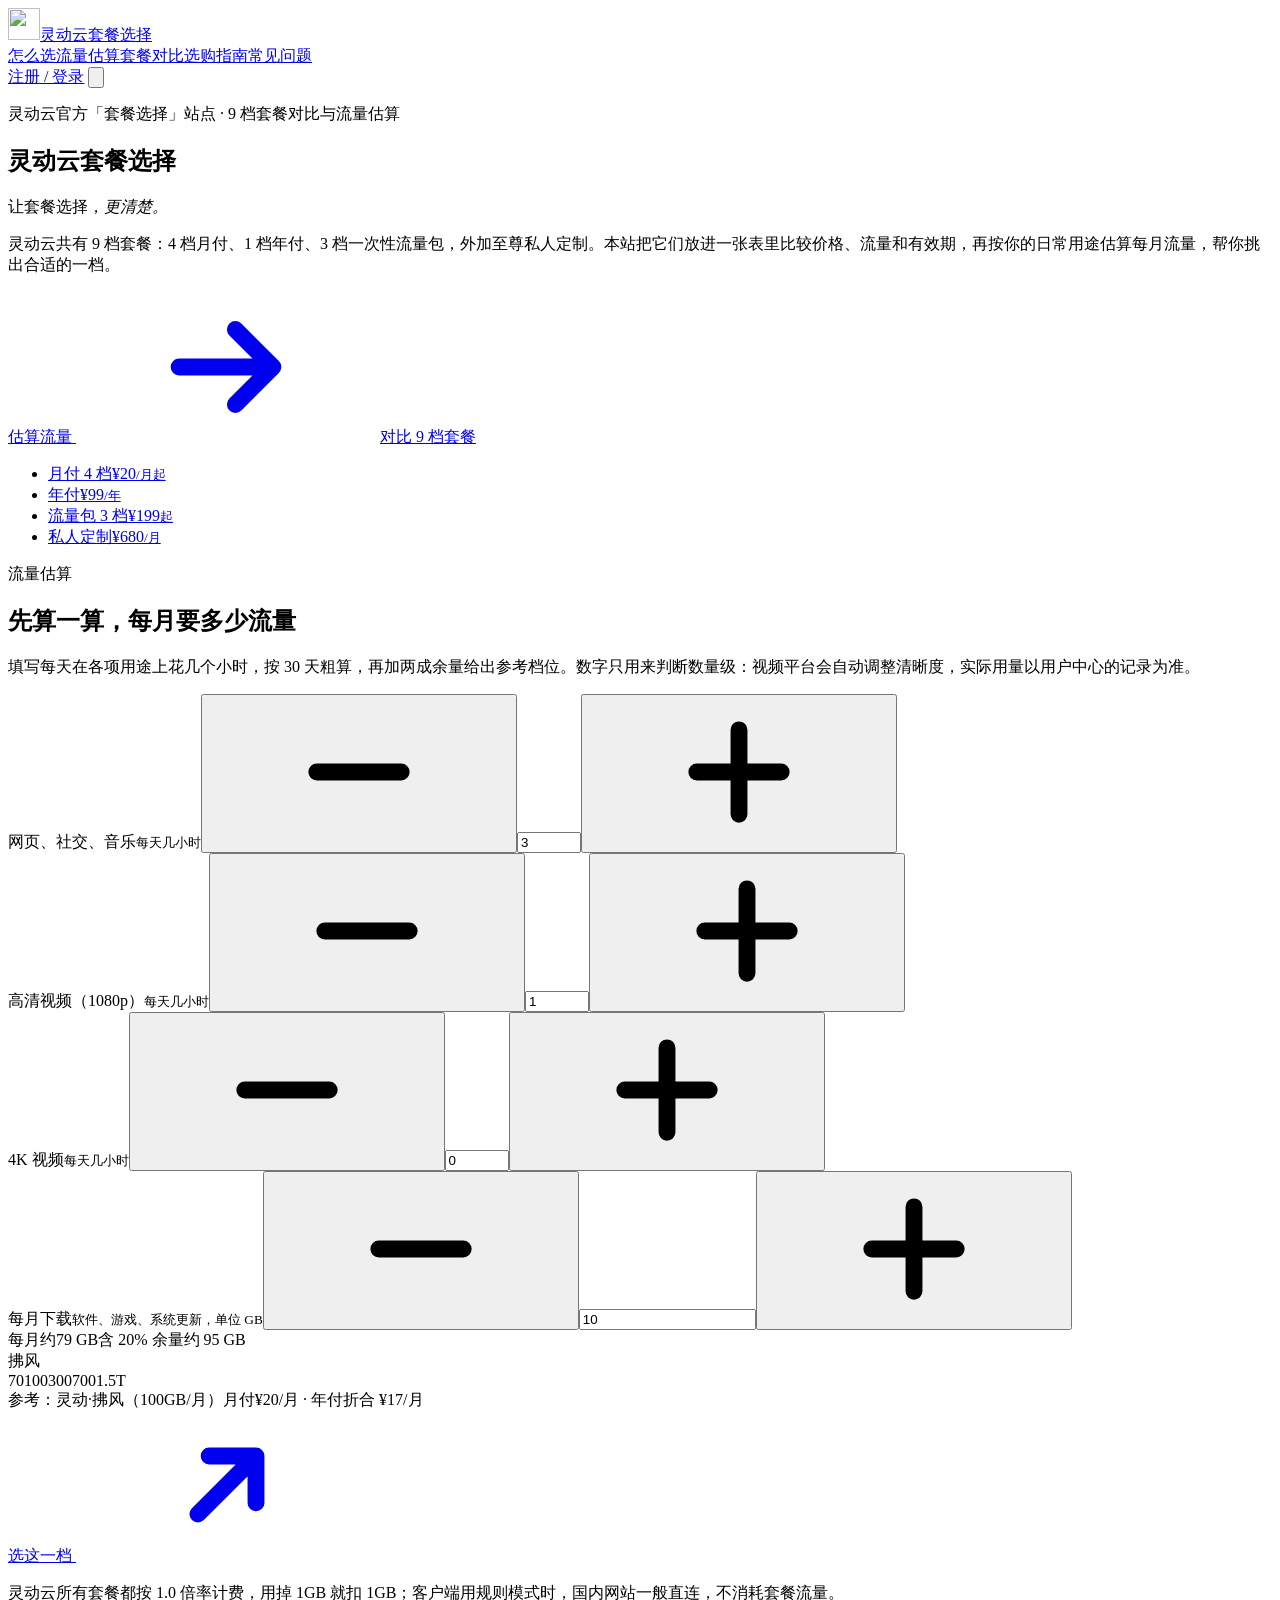
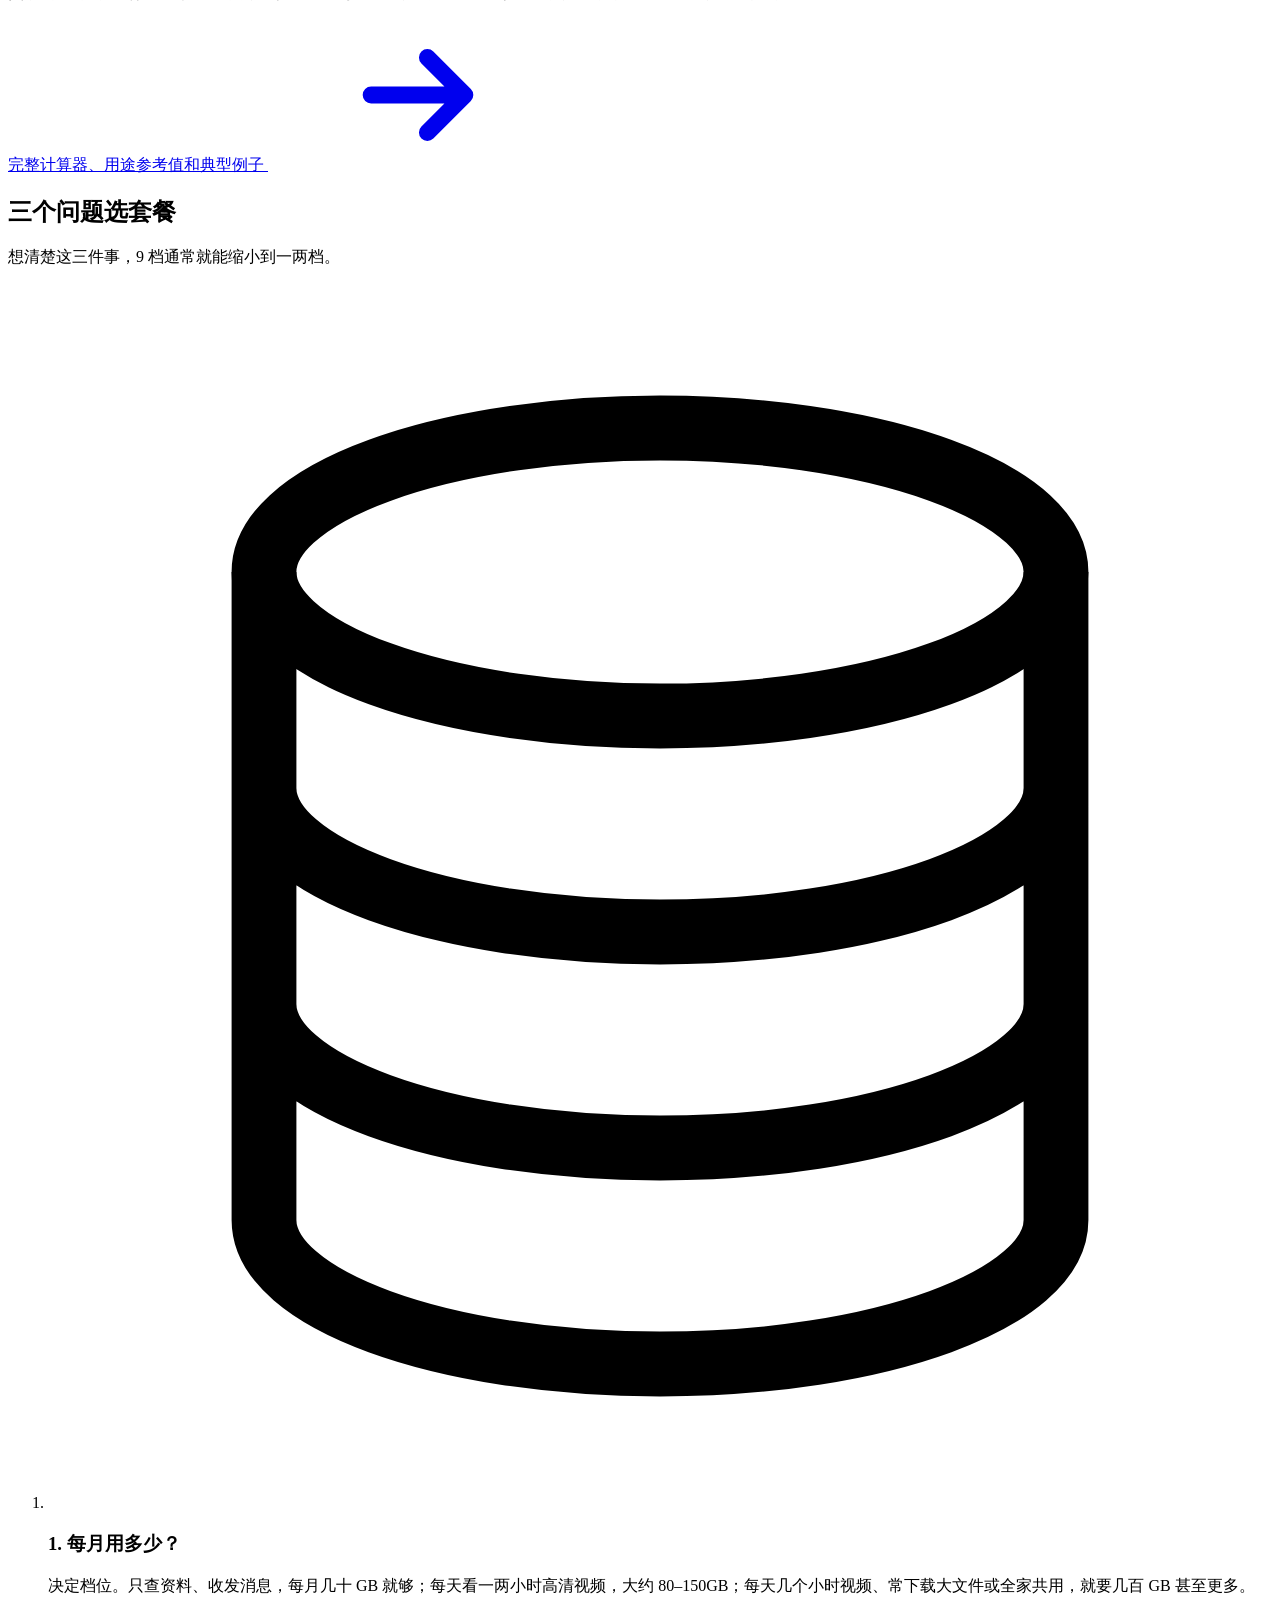
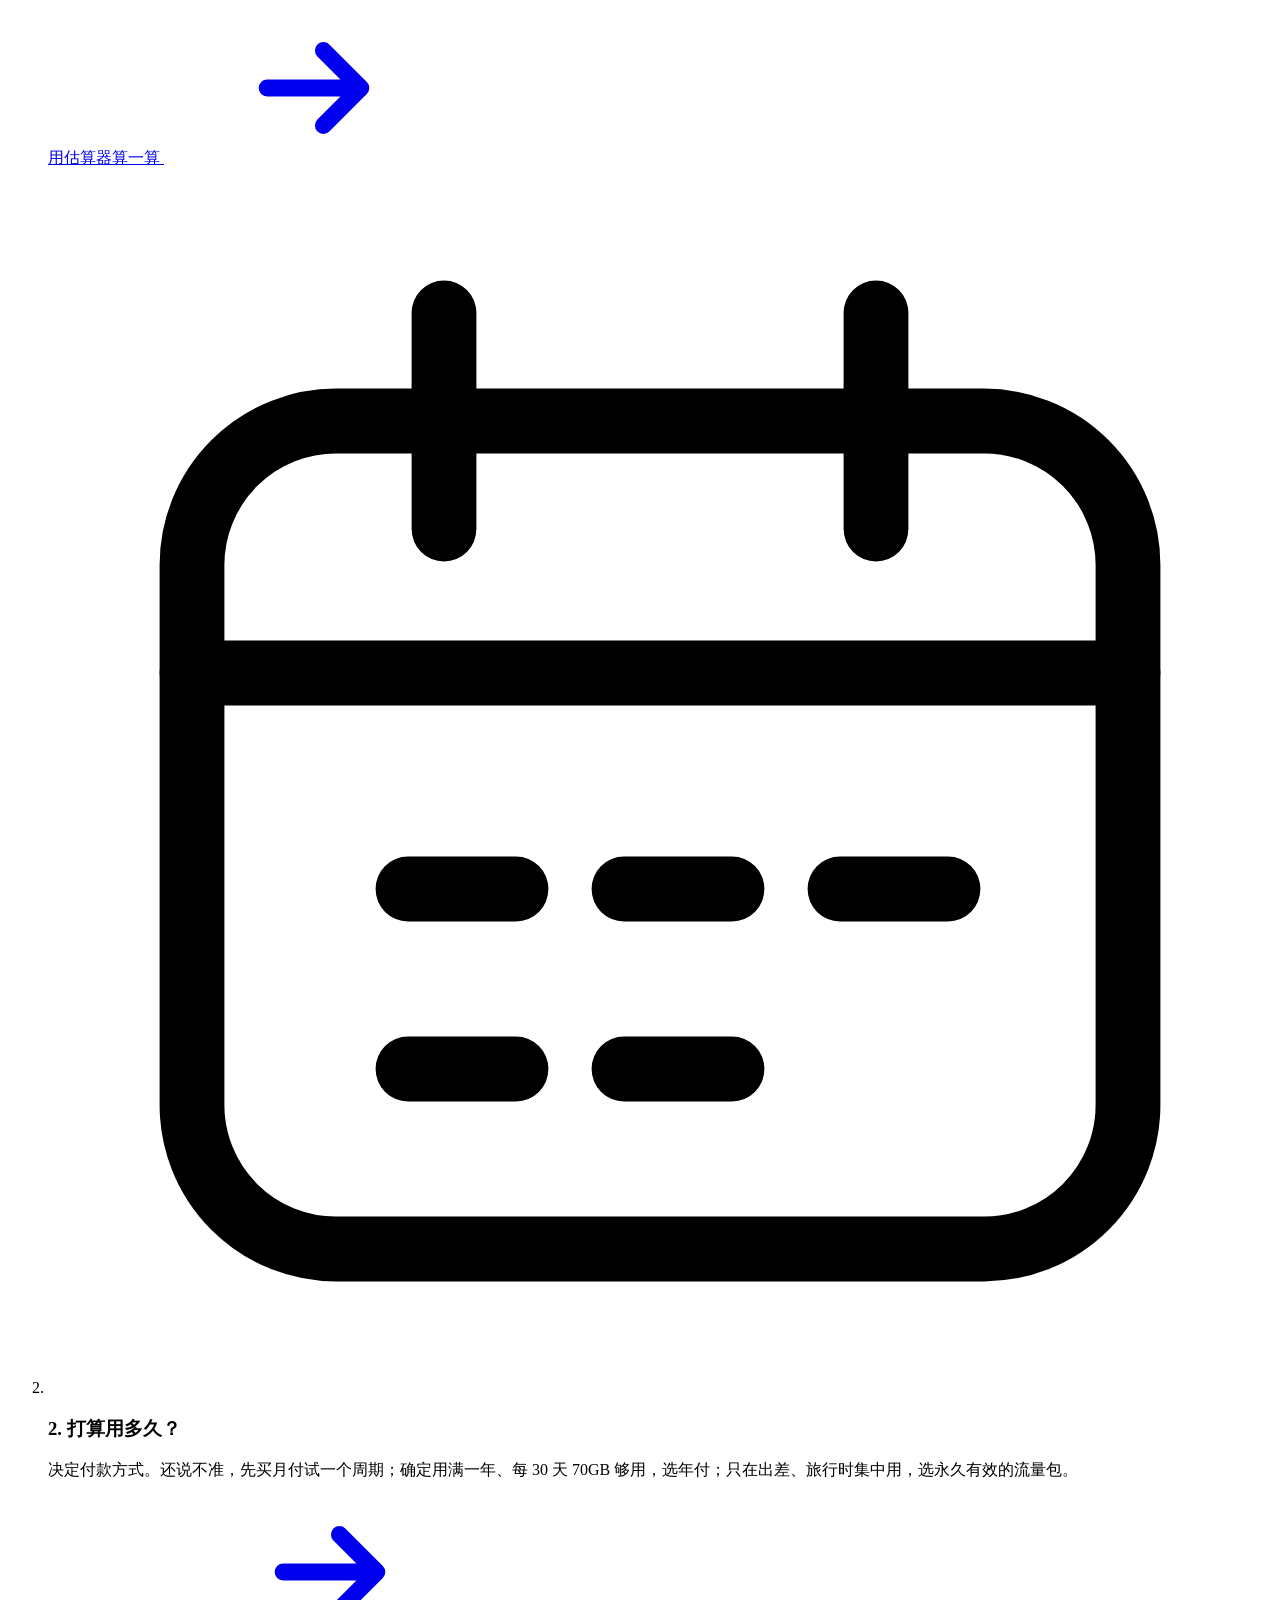
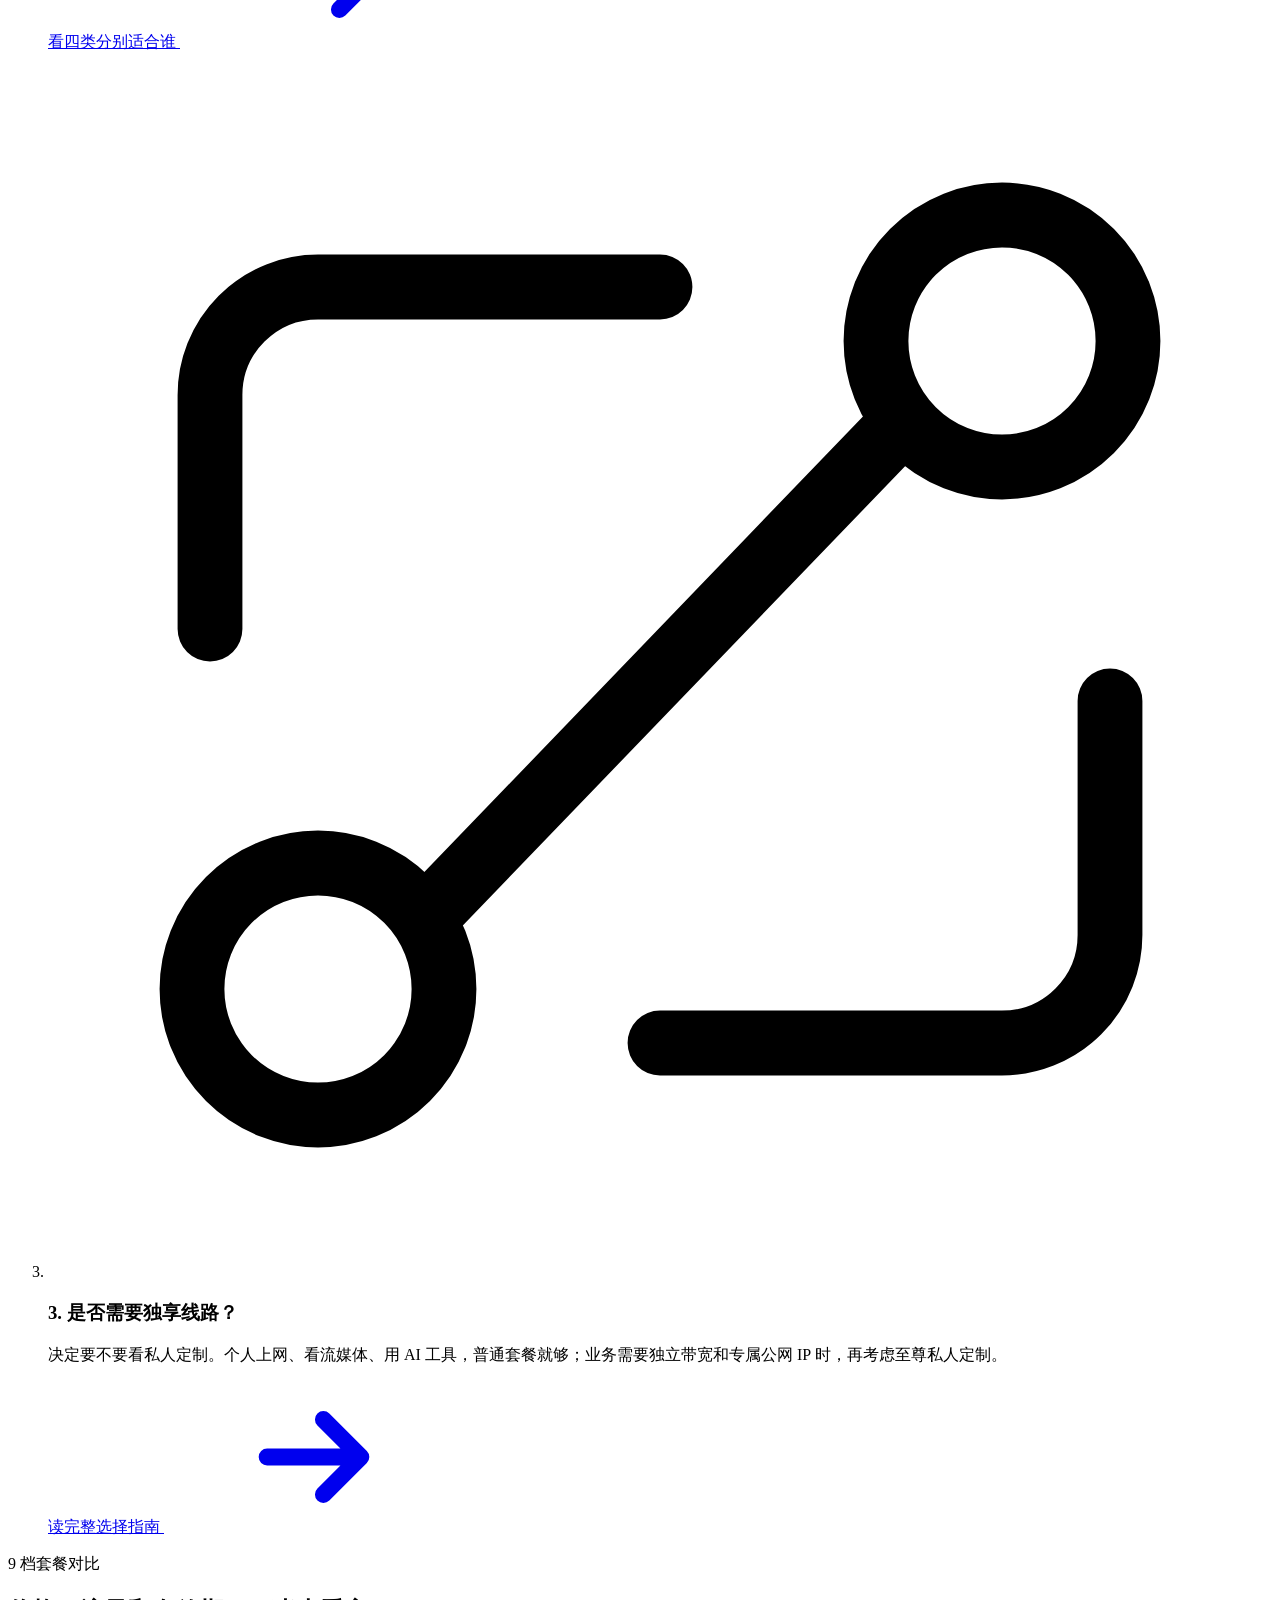
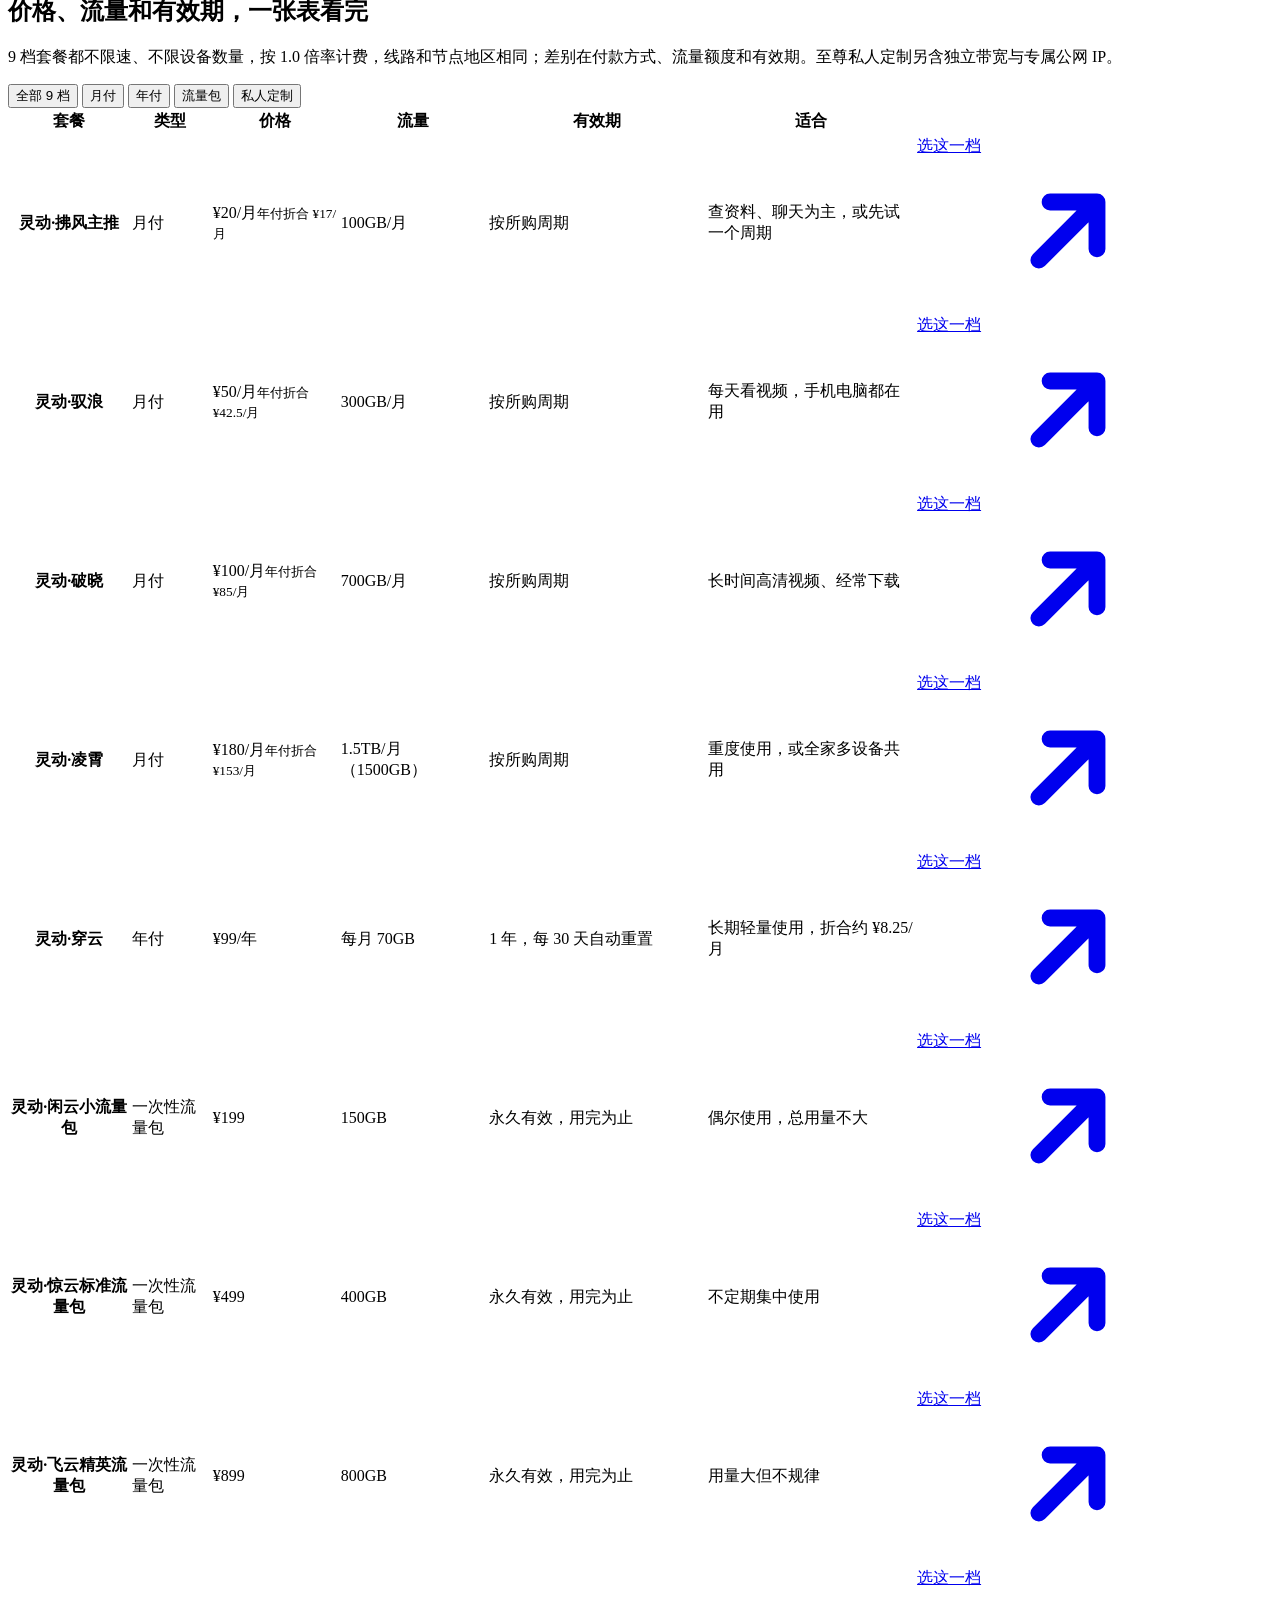
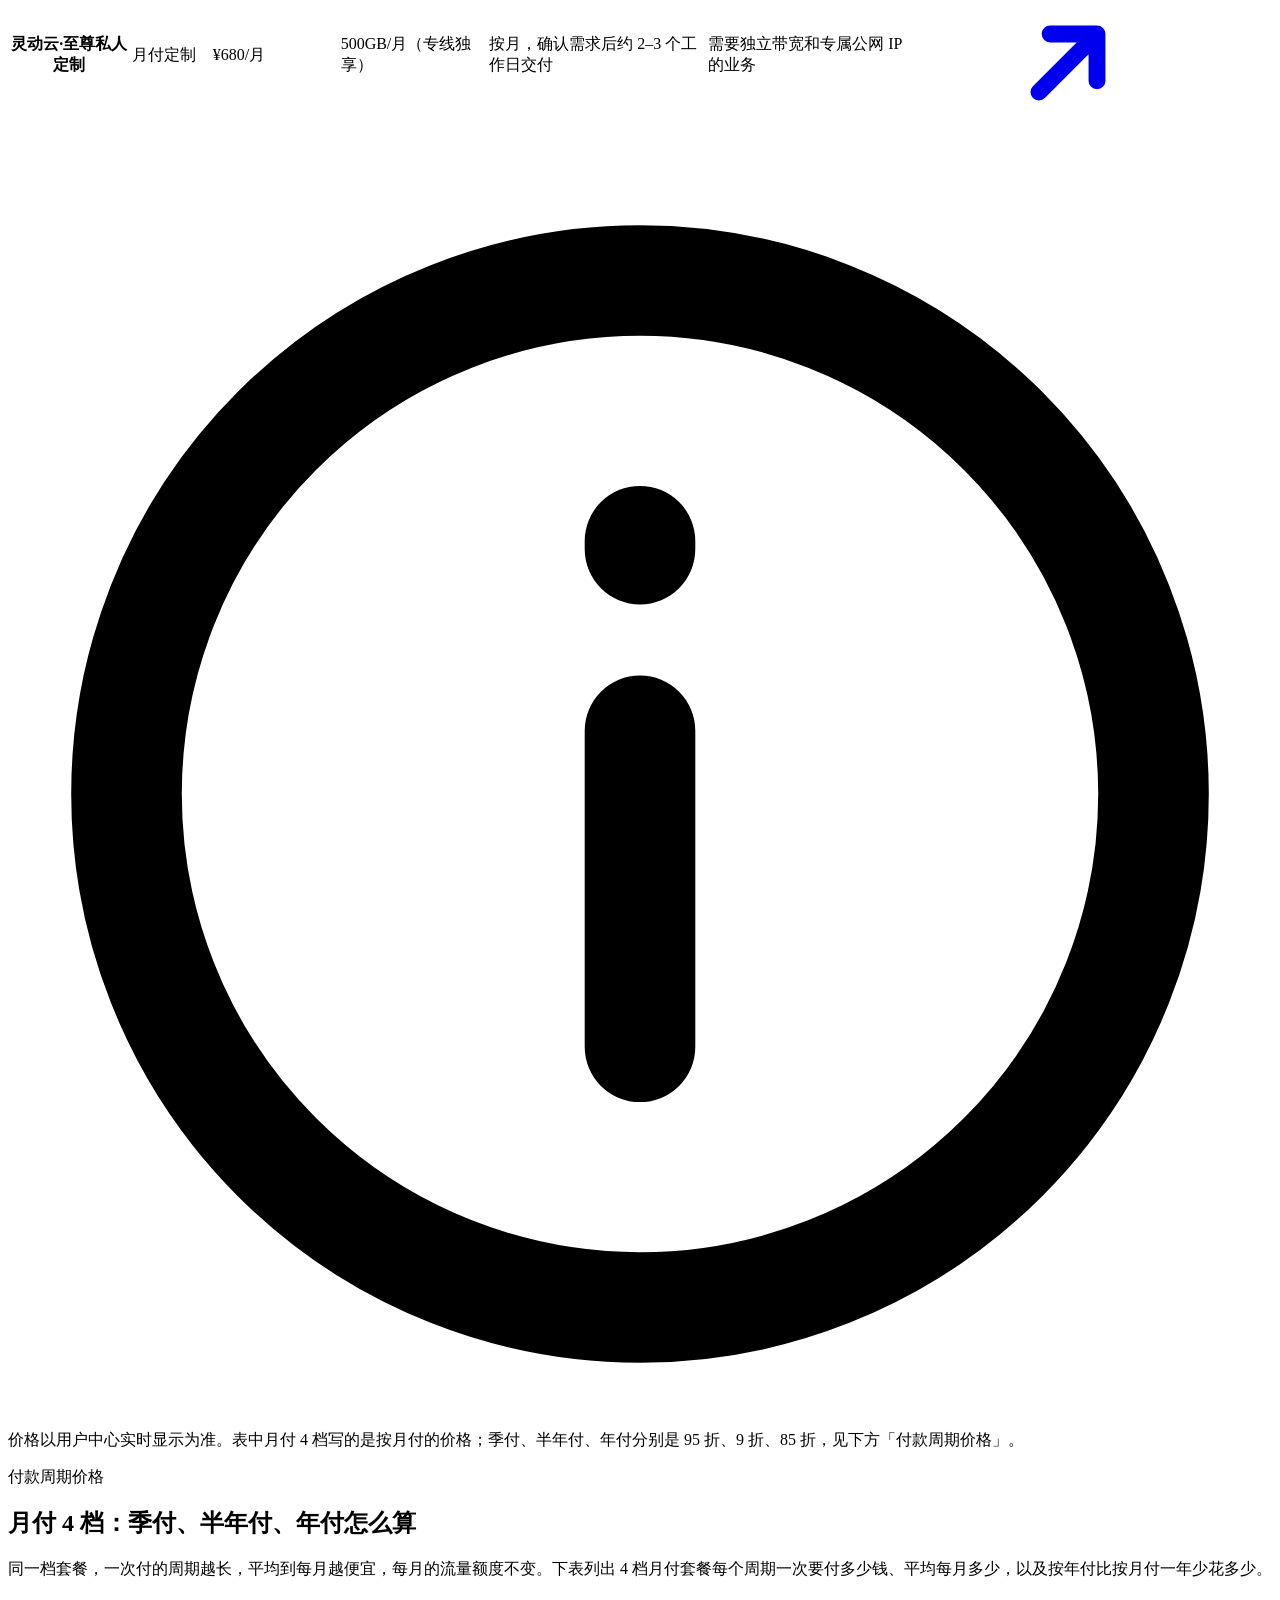
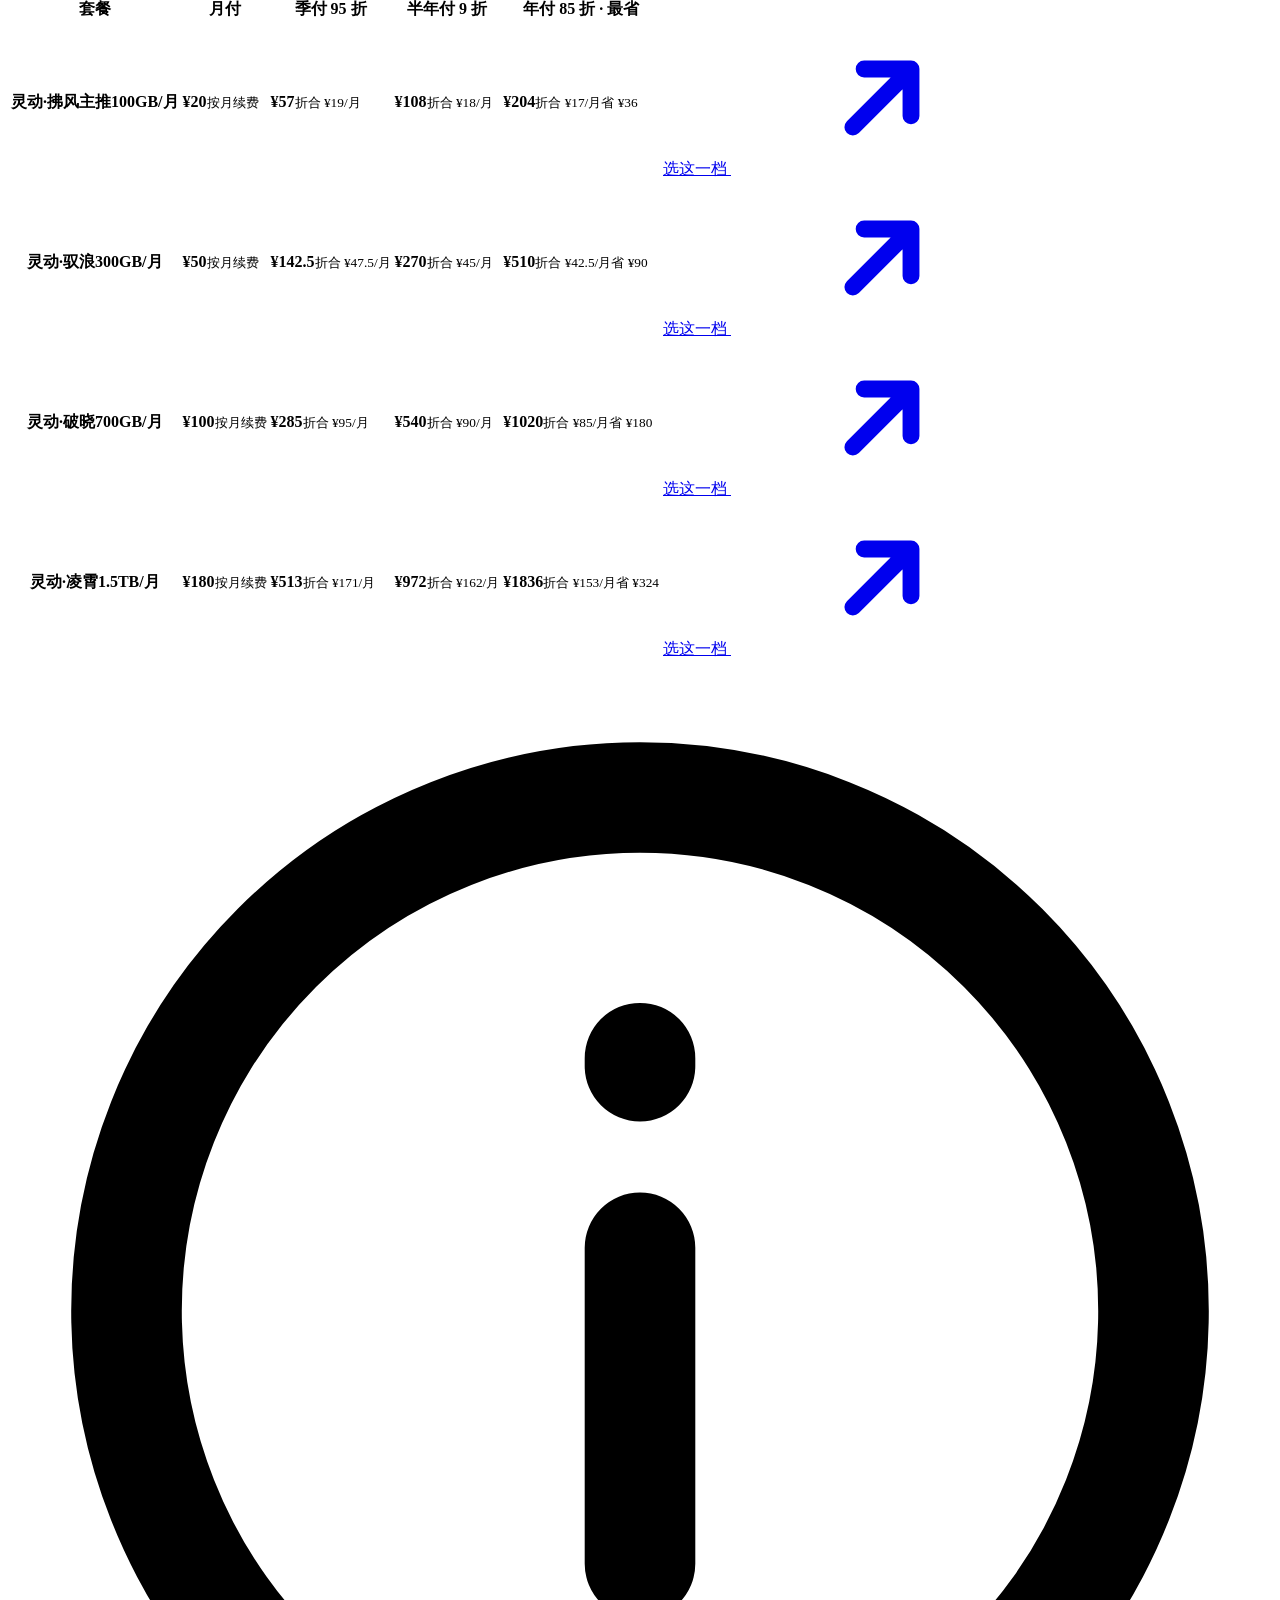
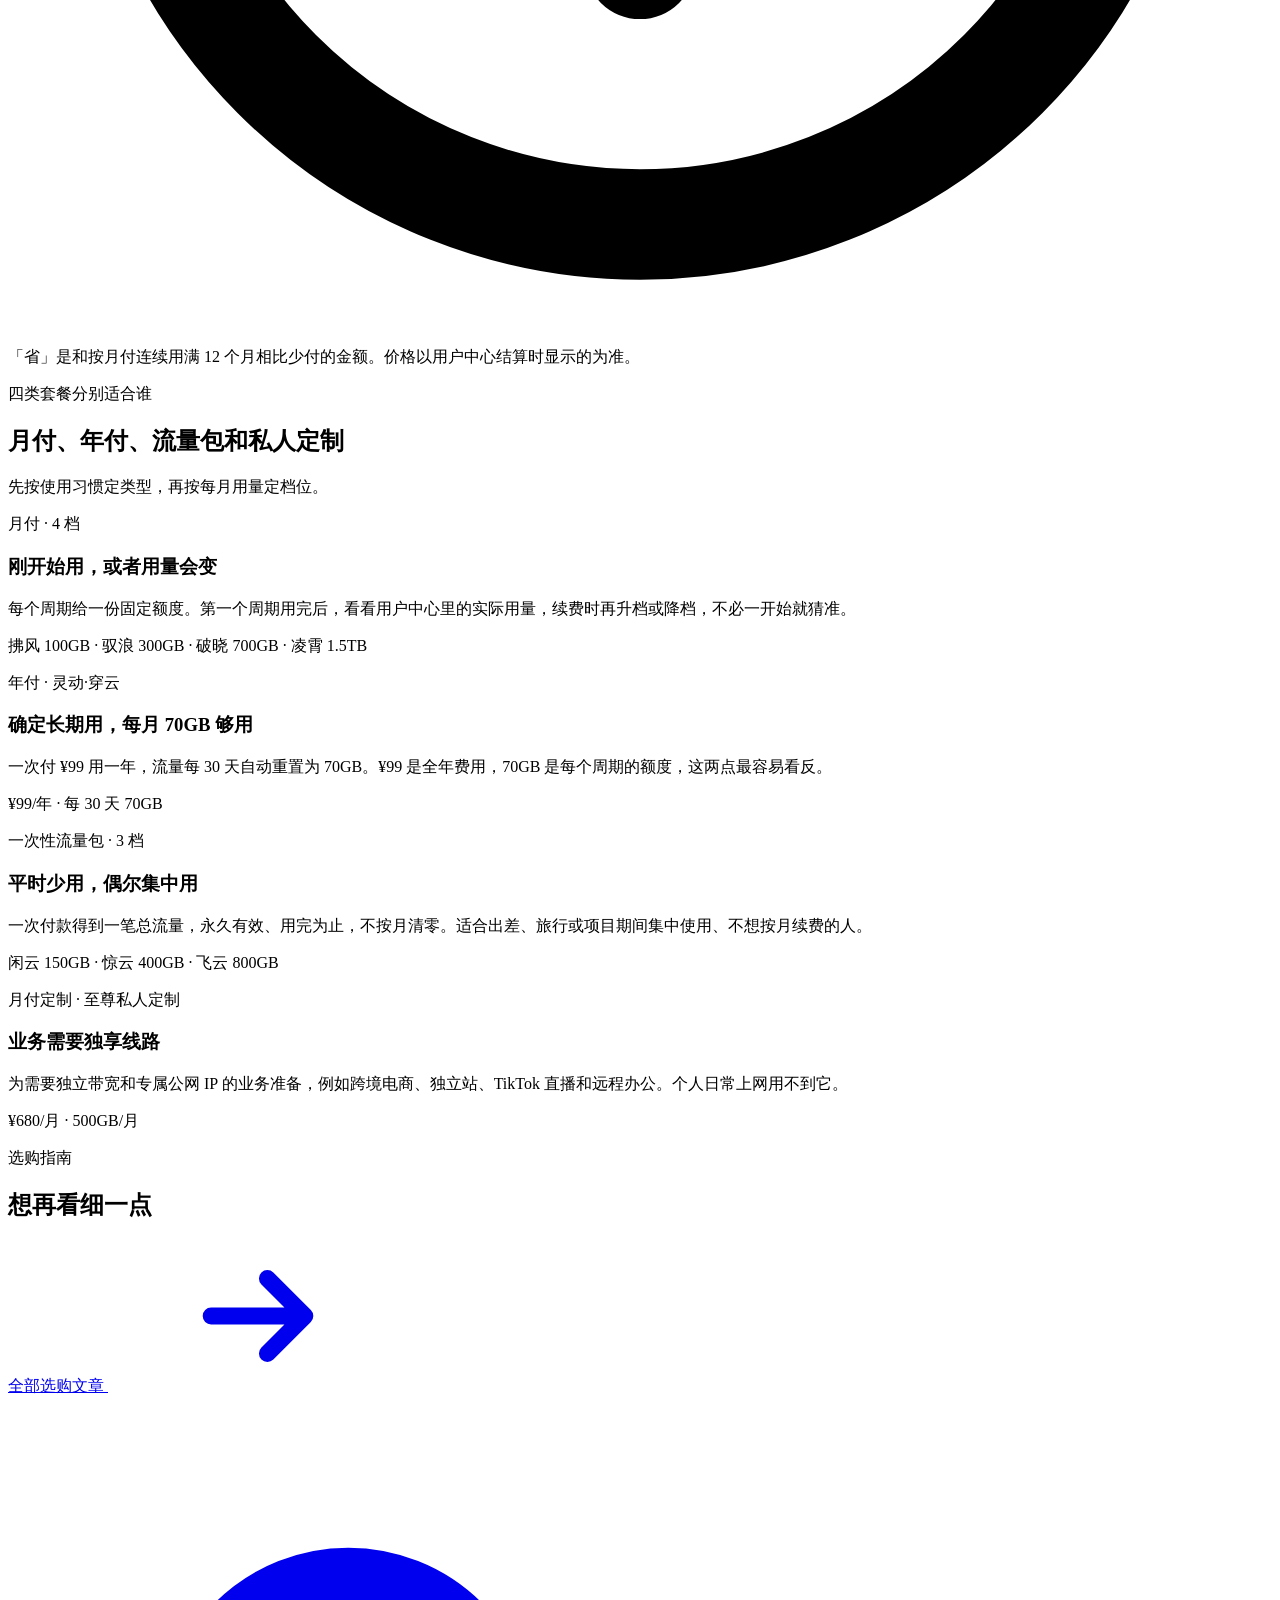
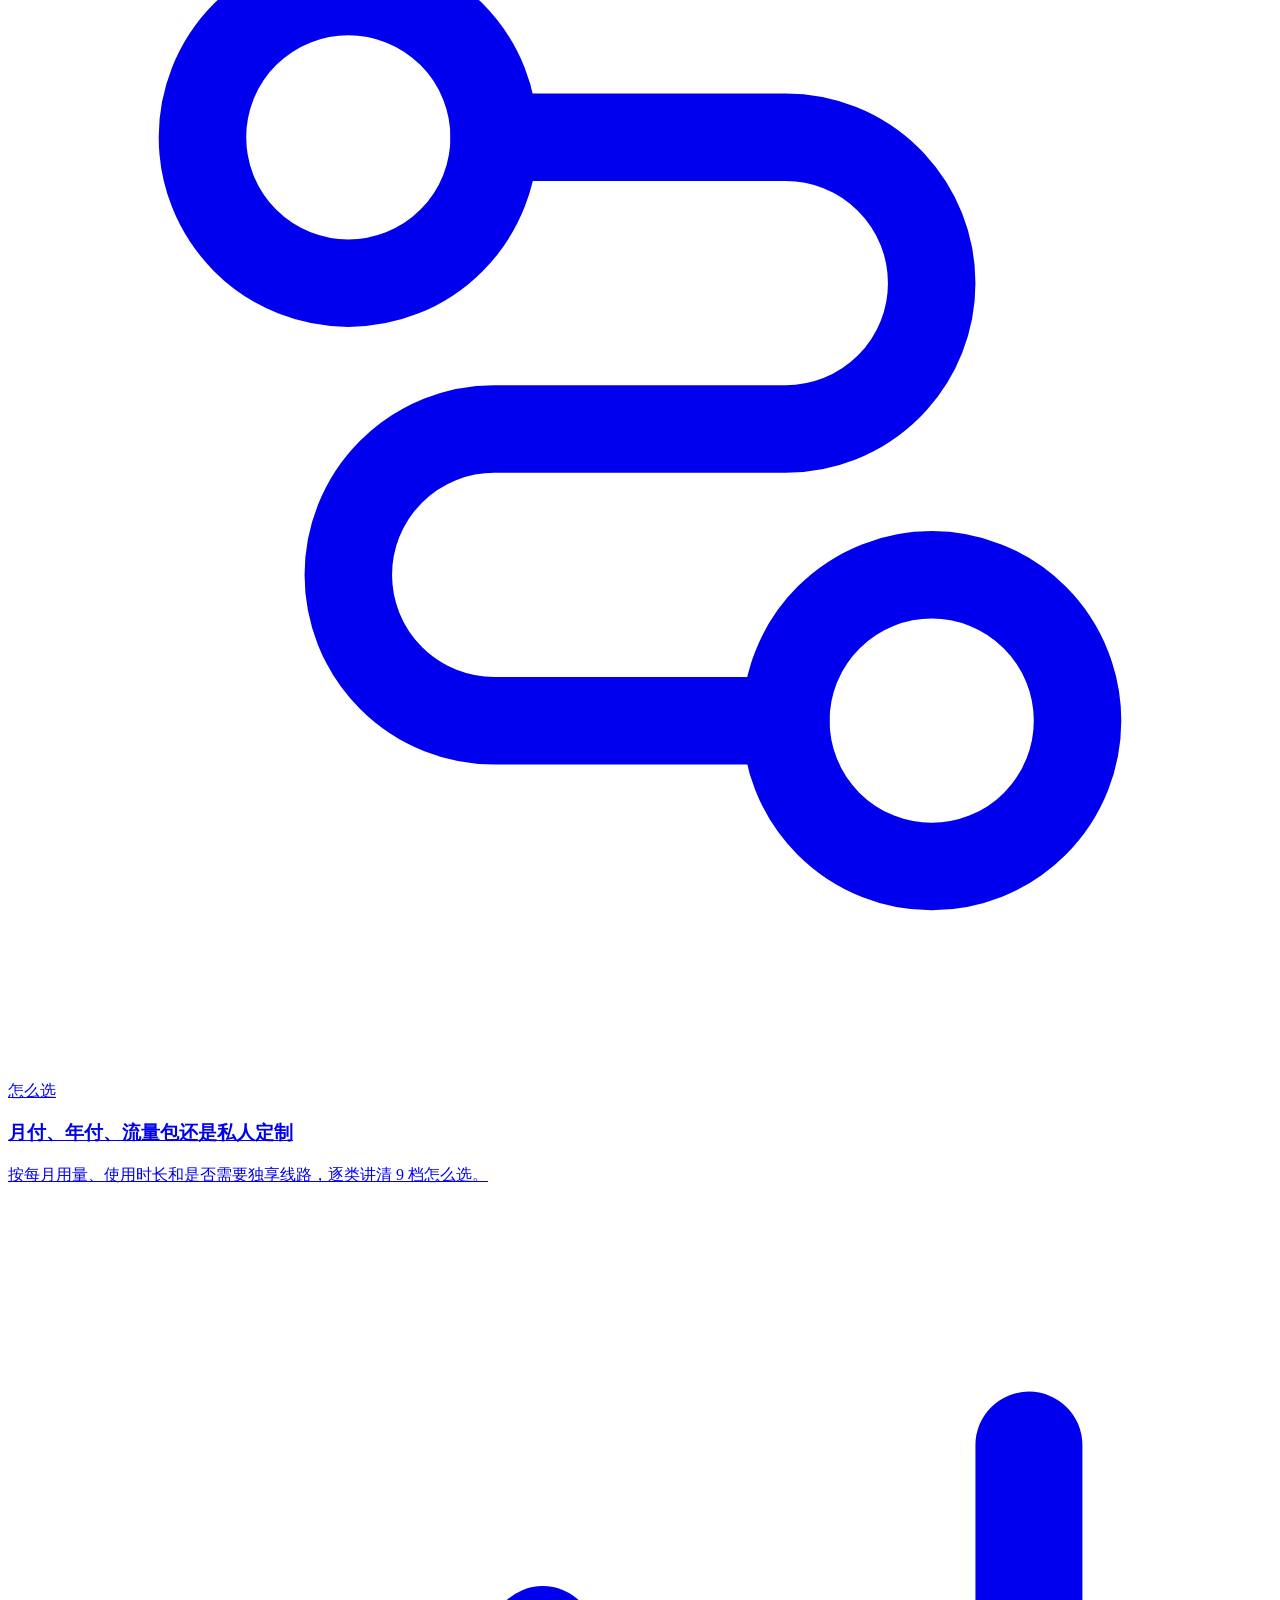
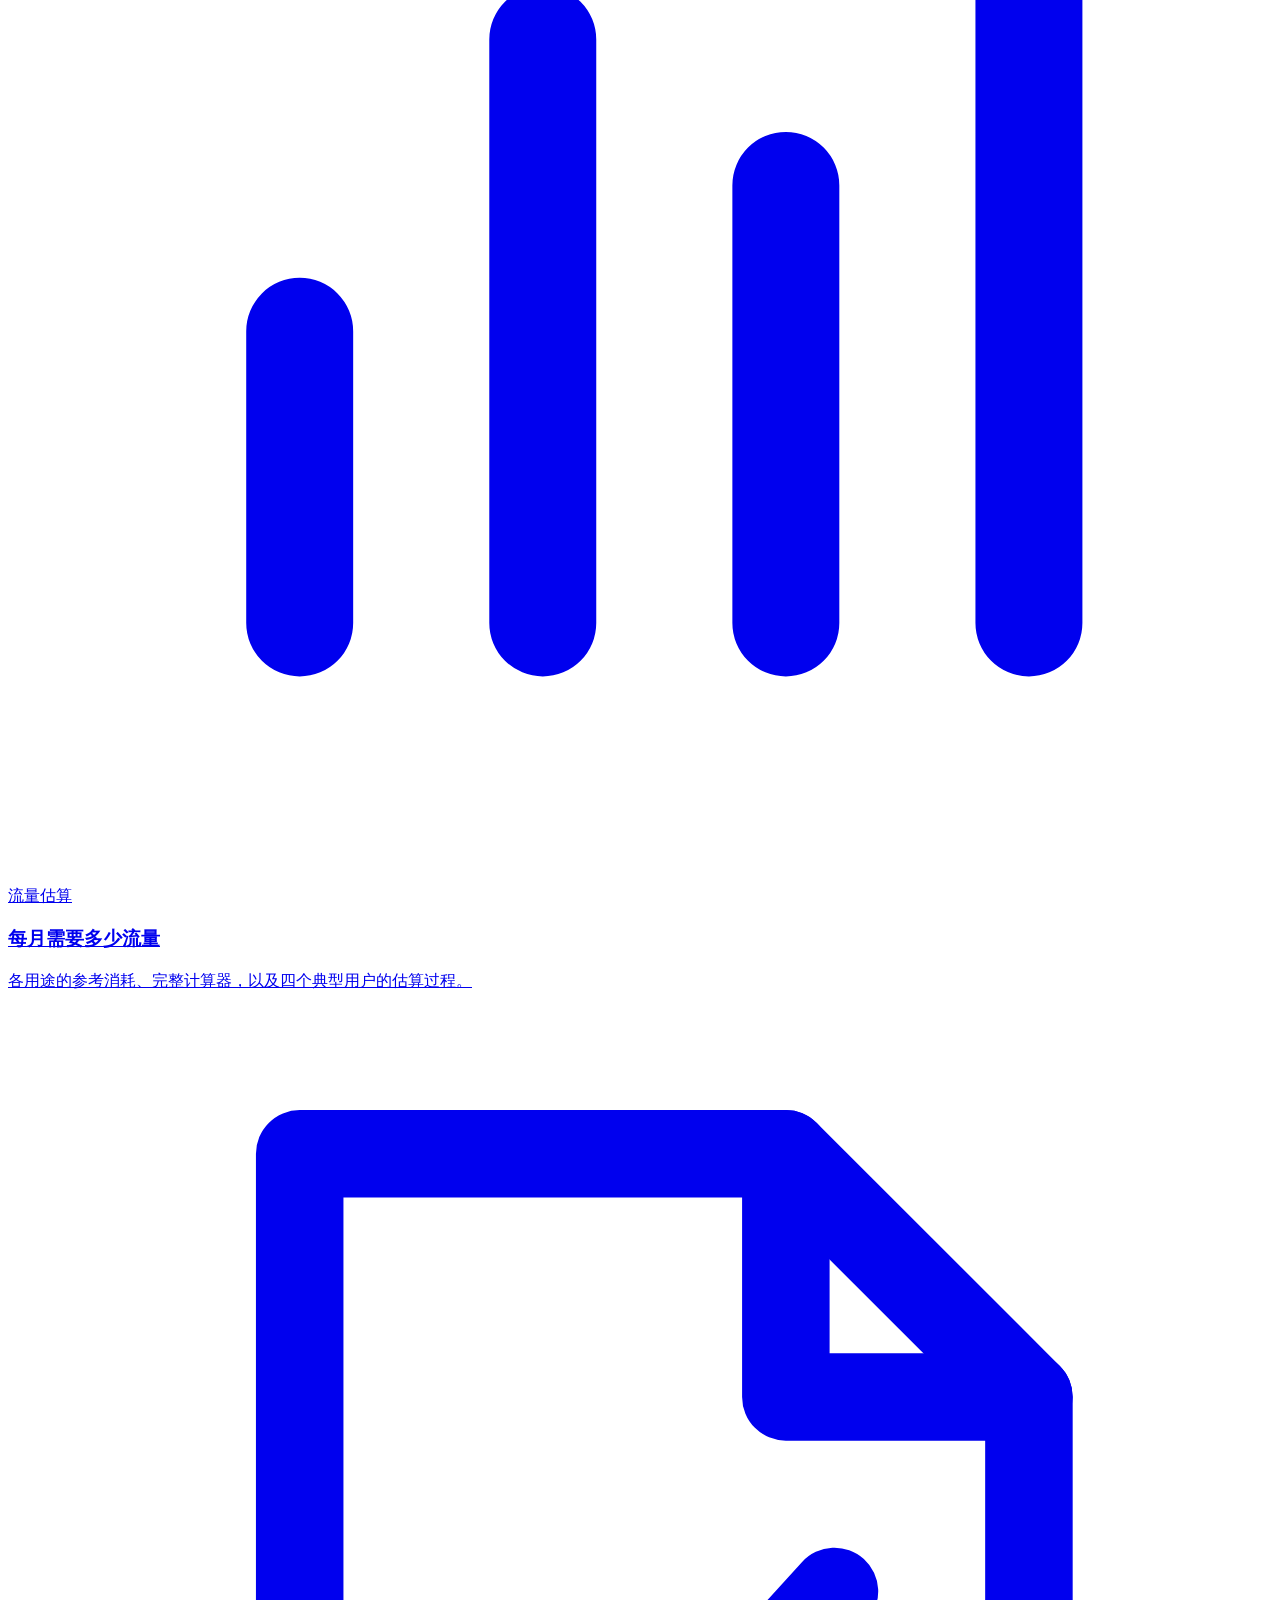
==== commit 487bef45: "v4：五站完全分开，移除站间链接" ====
--- a/lingdongyun.best/index.html
+++ b/lingdongyun.best/index.html
@@ -94,9 +94,9 @@
  "@graph": [
   {
    "@type": "Organization",
-   "@id": "https://lingdongyun.site/#org",
+   "@id": "https://lingdongyun.best/#org",
    "name": "灵动云",
-   "url": "https://lingdongyun.site/"
+   "url": "https://lingdongyun.best/"
   },
   {
    "@type": "WebSite",
@@ -106,7 +106,7 @@
    "inLanguage": "zh-CN",
    "description": "灵动云官方「套餐选择」站点：9 档套餐对比与每月流量估算。",
    "publisher": {
-    "@id": "https://lingdongyun.site/#org"
+    "@id": "https://lingdongyun.best/#org"
    }
   },
   {
@@ -120,7 +120,7 @@
     "@id": "https://lingdongyun.best/#website"
    },
    "about": {
-    "@id": "https://lingdongyun.site/#org"
+    "@id": "https://lingdongyun.best/#org"
    },
    "dateModified": "2026-11-01"
   },
@@ -140,7 +140,7 @@
      "priceCurrency": "CNY",
      "url": "https://lingdongyun.best/#plans",
      "seller": {
-      "@id": "https://lingdongyun.site/#org"
+      "@id": "https://lingdongyun.best/#org"
      },
      "priceSpecification": {
       "@type": "UnitPriceSpecification",
@@ -159,7 +159,7 @@
      "priceCurrency": "CNY",
      "url": "https://lingdongyun.best/#plans",
      "seller": {
-      "@id": "https://lingdongyun.site/#org"
+      "@id": "https://lingdongyun.best/#org"
      },
      "priceSpecification": {
       "@type": "UnitPriceSpecification",
@@ -178,7 +178,7 @@
      "priceCurrency": "CNY",
      "url": "https://lingdongyun.best/#plans",
      "seller": {
-      "@id": "https://lingdongyun.site/#org"
+      "@id": "https://lingdongyun.best/#org"
      },
      "priceSpecification": {
       "@type": "UnitPriceSpecification",
@@ -197,7 +197,7 @@
      "priceCurrency": "CNY",
      "url": "https://lingdongyun.best/#plans",
      "seller": {
-      "@id": "https://lingdongyun.site/#org"
+      "@id": "https://lingdongyun.best/#org"
      },
      "priceSpecification": {
       "@type": "UnitPriceSpecification",
@@ -216,7 +216,7 @@
      "priceCurrency": "CNY",
      "url": "https://lingdongyun.best/#plans",
      "seller": {
-      "@id": "https://lingdongyun.site/#org"
+      "@id": "https://lingdongyun.best/#org"
      },
      "priceSpecification": {
       "@type": "UnitPriceSpecification",
@@ -234,7 +234,7 @@
      "priceCurrency": "CNY",
      "url": "https://lingdongyun.best/#plans",
      "seller": {
-      "@id": "https://lingdongyun.site/#org"
+      "@id": "https://lingdongyun.best/#org"
      }
     },
     {
@@ -246,7 +246,7 @@
      "priceCurrency": "CNY",
      "url": "https://lingdongyun.best/#plans",
      "seller": {
-      "@id": "https://lingdongyun.site/#org"
+      "@id": "https://lingdongyun.best/#org"
      }
     },
     {
@@ -258,7 +258,7 @@
      "priceCurrency": "CNY",
      "url": "https://lingdongyun.best/#plans",
      "seller": {
-      "@id": "https://lingdongyun.site/#org"
+      "@id": "https://lingdongyun.best/#org"
      }
     },
     {
@@ -270,7 +270,7 @@
      "priceCurrency": "CNY",
      "url": "https://lingdongyun.best/#plans",
      "seller": {
-      "@id": "https://lingdongyun.site/#org"
+      "@id": "https://lingdongyun.best/#org"
      },
      "priceSpecification": {
       "@type": "UnitPriceSpecification",
@@ -338,7 +338,7 @@
      "name": "至尊私人定制怎么开通？",
      "acceptedAnswer": {
       "@type": "Answer",
-      "text": "它和其他套餐一样，列在用户中心的套餐列表里。地区（香港、台湾、日本、新加坡、美国等）按需配置，由专人技术维护，确认需求后约 2–3 个工作日交付。下单前想先沟通，可以在帮助中心联系在线客服，或在用户中心提交工单。"
+      "text": "它和其他套餐一样，列在用户中心的套餐列表里。地区（香港、台湾、日本、新加坡、美国等）按需配置，由专人技术维护，确认需求后约 2–3 个工作日交付。下单前想先沟通，可以在用户中心提交工单。"
      }
     },
     {
@@ -346,7 +346,7 @@
      "name": "在哪里注册和购买？",
      "acceptedAnswer": {
       "@type": "Answer",
-      "text": "点本站的「注册 / 登录」或「注册并选购」按钮，会在新窗口打开灵动云用户中心；注册后在用户中心选择套餐、付款。订阅链接再到帮助中心向在线客服领取，说清设备和客户端即可。之后在各设备上导入订阅的步骤，见灵动云使用指南。"
+      "text": "点本站的「注册 / 登录」或「注册并选购」按钮，会在新窗口打开灵动云用户中心；注册后在用户中心选择套餐、付款。订阅链接再在用户中心提交工单向客服领取，说清设备和客户端即可。之后在各设备上导入订阅的步骤，见灵动云使用指南。"
      }
     }
    ]
@@ -387,15 +387,14 @@
     <symbol id="i-minus" viewBox="0 0 16 16"><path d="M3.5 8h9" fill="none" stroke="currentColor" stroke-width="1.8" stroke-linecap="round"/></symbol>
   </defs>
 </svg>
-<nav class="ldy-gn" aria-label="灵动云官方站点"><div class="ldy-gn__in"><a class="ldy-gn__brand" href="https://lingdongyun.site/" aria-label="灵动云官网"><img class="ldy-gn__logo" src="/brand/logo.svg" width="22" height="22" alt="" decoding="async"><span class="ldy-gn__name">灵动云</span><span class="ldy-gn__tag">官方站点</span></a><ul class="ldy-gn__list" id="ldy-gn-list"><li><a class="ldy-gn__link" href="https://lingdongyun.site/">官网</a></li><li><a class="ldy-gn__link" href="https://lingdongyun.website/">使用指南</a></li><li><a class="ldy-gn__link" href="/" aria-current="true">套餐选择</a></li><li><a class="ldy-gn__link" href="https://lingdongyun.sbs/">帮助中心</a></li><li><a class="ldy-gn__link" href="https://lingdongyun.lol/">新手入门</a></li></ul></div></nav><script>(function(){var l=document.getElementById('ldy-gn-list');if(!l||l.scrollWidth<=l.clientWidth+1)return;var c=l.querySelector('[aria-current]');if(!c)return;var lr=l.getBoundingClientRect(),cr=c.getBoundingClientRect();if(cr.right>lr.right-14)l.scrollLeft+=cr.right-lr.right+14;else if(cr.left<lr.left+4)l.scrollLeft-=lr.left+4-cr.left})();</script>
 <header class="hd">
   <div class="wrap hd-in">
     <a class="brand" href="#top" aria-label="灵动云套餐选择首页"><img class="brand-mark" src="/brand/logo.svg" width="32" height="32" alt="" decoding="async"><span class="brand-word">灵动云</span><span class="brand-role">套餐选择</span></a>
-    <nav class="nav" aria-label="主导航"><a href="#questions">怎么选</a><a href="#estimate">流量估算</a><a href="#plans">套餐对比</a><a href="/guides/">选购指南</a><a href="#faq">常见问题</a><a href="https://lingdongyun.site/">官网</a></nav>
+    <nav class="nav" aria-label="主导航"><a href="#questions">怎么选</a><a href="#estimate">流量估算</a><a href="#plans">套餐对比</a><a href="/guides/">选购指南</a><a href="#faq">常见问题</a></nav>
     <a class="btn btn-primary btn-sm hd-cta" href="https://varnexa.lingdongaff.com/#/?code=HHoxxHGa" target="_blank" rel="noopener" data-panel>注册 / 登录</a>
     <button class="menu-btn" id="menuBtn" type="button" aria-label="打开菜单" aria-expanded="false" aria-controls="mobileNav"><svg viewBox="0 0 24 24" aria-hidden="true"><path d="M4 7h16M4 12h16M4 17h16" stroke="currentColor" stroke-width="1.8" stroke-linecap="round"/></svg></button>
   </div>
-  <div class="mnav" id="mobileNav" hidden><div class="wrap"><a href="#questions">怎么选</a><a href="#estimate">流量估算</a><a href="#plans">套餐对比</a><a href="/guides/">选购指南</a><a href="#faq">常见问题</a><a href="https://lingdongyun.site/">官网</a><a class="btn btn-primary btn-block" href="https://varnexa.lingdongaff.com/#/?code=HHoxxHGa" target="_blank" rel="noopener" data-panel>注册 / 登录</a></div></div>
+  <div class="mnav" id="mobileNav" hidden><div class="wrap"><a href="#questions">怎么选</a><a href="#estimate">流量估算</a><a href="#plans">套餐对比</a><a href="/guides/">选购指南</a><a href="#faq">常见问题</a><a class="btn btn-primary btn-block" href="https://varnexa.lingdongaff.com/#/?code=HHoxxHGa" target="_blank" rel="noopener" data-panel>注册 / 登录</a></div></div>
 </header>
 
 <main id="top">
@@ -535,23 +534,9 @@
   <section class="section pt0" aria-labelledby="cta-title">
     <div class="wrap">
       <div class="cta">
-        <div><h2 id="cta-title">选好了？注册后在用户中心购买</h2><p>注册、选套餐和付款都在灵动云用户中心完成，价格以用户中心实时显示为准。想看每档套餐的完整说明和计费规则，可以查阅官网的<a href="https://lingdongyun.site/guides/plan-selection/">套餐价格与服务说明</a>。</p></div>
+        <div><h2 id="cta-title">选好了？注册后在用户中心购买</h2><p>注册、选套餐和付款都在灵动云用户中心完成，价格以用户中心实时显示为准。想看每档套餐的完整说明和计费规则，可以在用户中心查看每档套餐的说明和计费规则。</p></div>
         <div class="cta-actions"><a class="btn btn-primary btn-lg" href="https://varnexa.lingdongaff.com/#/?code=HHoxxHGa" target="_blank" rel="noopener" data-panel>注册并选购 <svg class="i-ext" aria-hidden="true"><use href="#i-ext"/></svg></a></div>
       </div>
-    </div>
-  </section>
-
-  <section class="section family pt0" id="official-sites" data-ldy-family aria-labelledby="family-title">
-    <div class="wrap">
-      <div class="section-head"><div><h2 id="family-title">灵动云官方站点</h2><p class="lede">灵动云的内容分布在以下五个官方站点，各自负责一件事。</p></div></div>
-      <ul class="fam">
-        <li><a class="fam-item" href="https://lingdongyun.site/"><span class="fam-name">灵动云官网</span><small class="fam-domain">lingdongyun.site</small><span class="fam-desc">品牌介绍、9 档套餐与注册入口</span></a></li>
-        <li><a class="fam-item" href="https://lingdongyun.website/"><span class="fam-name">灵动云使用指南</span><small class="fam-domain">lingdongyun.website</small><span class="fam-desc">按设备整理的客户端与订阅导入教程</span></a></li>
-        <li><div class="fam-item is-current" aria-current="page"><span class="fam-name">灵动云套餐选择<em class="fam-badge">当前站点</em></span><small class="fam-domain">lingdongyun.best</small><span class="fam-desc">9 档套餐对比与每月流量估算</span></div></li>
-        <li><a class="fam-item" href="https://lingdongyun.sbs/"><span class="fam-name">灵动云帮助中心</span><small class="fam-domain">lingdongyun.sbs</small><span class="fam-desc">连接问题排查、网络知识与在线客服</span></a></li>
-        <li><a class="fam-item" href="https://lingdongyun.lol/"><span class="fam-name">灵动云新手入门</span><small class="fam-domain">lingdongyun.lol</small><span class="fam-desc">注册、选套餐、导入订阅、连接，4 步上手</span></a></li>
-      </ul>
-      <a class="link-more fam-more" href="https://lingdongyun.site/guides/lingdongyun-official/">查看官方站点说明 <svg class="i-go" aria-hidden="true"><use href="#i-arrow"/></svg></a>
     </div>
   </section>
 
@@ -560,7 +545,7 @@
       <div class="faq-side">
         <p class="kicker">购买常见问题</p>
         <h2>下单前常问的几件事</h2>
-        <p>价格周期、流量规则和购买方式。连接和使用上的问题，请到<a href="https://lingdongyun.sbs/">帮助中心</a>查找。</p>
+        <p>价格周期、流量规则和购买方式。连接和使用上的问题，可以在用户中心提交工单。</p>
       </div>
       <div class="acc" id="acc">
         <div class="acc-item">
@@ -589,11 +574,11 @@
         </div>
         <div class="acc-item">
           <h3><button class="acc-q" type="button" id="q7" aria-expanded="false" aria-controls="a7"><span class="acc-ic" aria-hidden="true"><svg viewBox="0 0 12 12"><path d="M2.5 6h7M6 2.5v7" stroke="currentColor" stroke-width="1.6" stroke-linecap="round"/></svg></span>至尊私人定制怎么开通？<svg class="chev" viewBox="0 0 16 16" aria-hidden="true"><path d="M4 6l4 4 4-4" fill="none" stroke="currentColor" stroke-width="1.6" stroke-linecap="round"/></svg></button></h3>
-          <div class="acc-a" id="a7" role="region" aria-labelledby="q7" hidden>它和其他套餐一样，列在用户中心的套餐列表里。地区（香港、台湾、日本、新加坡、美国等）按需配置，由专人技术维护，确认需求后约 2–3 个工作日交付。下单前想先沟通，可以在<a href="https://lingdongyun.sbs/">帮助中心</a>联系在线客服，或在用户中心提交工单。</div>
+          <div class="acc-a" id="a7" role="region" aria-labelledby="q7" hidden>它和其他套餐一样，列在用户中心的套餐列表里。地区（香港、台湾、日本、新加坡、美国等）按需配置，由专人技术维护，确认需求后约 2–3 个工作日交付。下单前想先沟通，可以在用户中心提交工单。</div>
         </div>
         <div class="acc-item">
           <h3><button class="acc-q" type="button" id="q8" aria-expanded="false" aria-controls="a8"><span class="acc-ic" aria-hidden="true"><svg viewBox="0 0 12 12"><path d="M2.5 6h7M6 2.5v7" stroke="currentColor" stroke-width="1.6" stroke-linecap="round"/></svg></span>在哪里注册和购买？<svg class="chev" viewBox="0 0 16 16" aria-hidden="true"><path d="M4 6l4 4 4-4" fill="none" stroke="currentColor" stroke-width="1.6" stroke-linecap="round"/></svg></button></h3>
-          <div class="acc-a" id="a8" role="region" aria-labelledby="q8" hidden>点本站的「注册 / 登录」或「注册并选购」按钮，会在新窗口打开灵动云用户中心；注册后在用户中心选择套餐、付款。订阅链接再到<a href="https://lingdongyun.sbs/">帮助中心</a>向在线客服领取，说清设备和客户端即可。之后在各设备上导入订阅的步骤，见<a href="https://lingdongyun.website/">灵动云使用指南</a>。</div>
+          <div class="acc-a" id="a8" role="region" aria-labelledby="q8" hidden>点本站的「注册 / 登录」或「注册并选购」按钮，会在新窗口打开灵动云用户中心；注册后在用户中心选择套餐、付款。订阅链接再在用户中心提交工单向客服领取，说清设备和客户端即可。</div>
         </div>
       </div>
     </div>
@@ -604,7 +589,7 @@
   <div class="wrap ft-in">
     <a class="brand" href="#top" aria-label="灵动云套餐选择首页"><img class="brand-mark" src="/brand/logo.svg" width="32" height="32" alt="" loading="lazy" decoding="async"><span class="brand-word">灵动云</span><span class="brand-role">套餐选择</span></a>
     <nav class="ft-links" aria-label="页脚导航"><a href="#plans">套餐对比</a><a href="#estimate">流量估算</a><a href="/guides/">选购指南</a><a href="#faq">常见问题</a></nav>
-    <p class="ft-desc">本站是灵动云官方「套餐选择」站点。官网：<a href="https://lingdongyun.site/">lingdongyun.site</a> · <a href="https://lingdongyun.site/guides/lingdongyun-official/">官方站点说明</a></p>
+    <p class="ft-desc">本站是灵动云官方「套餐选择」站点。</p>
     <p class="copy">价格与套餐规则以用户中心实时显示为准。© 2026 灵动云</p>
   </div>
 </footer>
